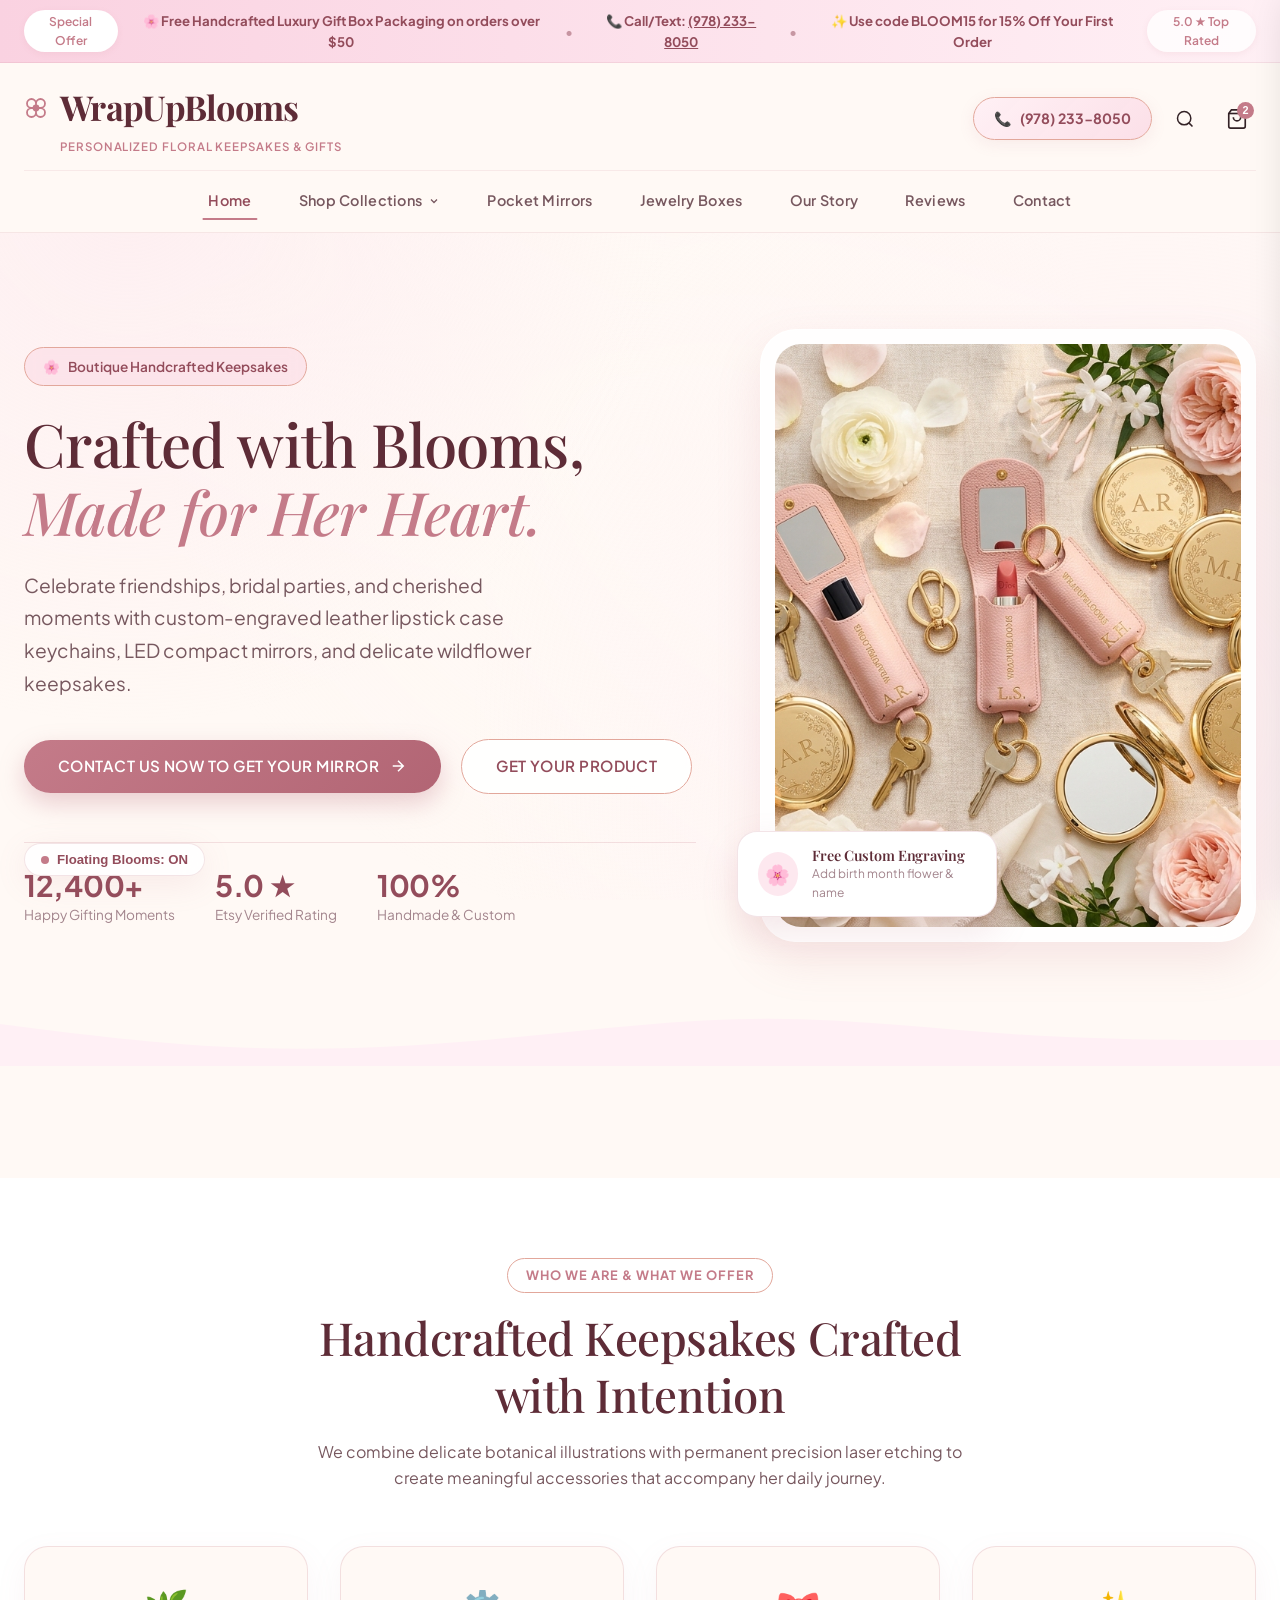
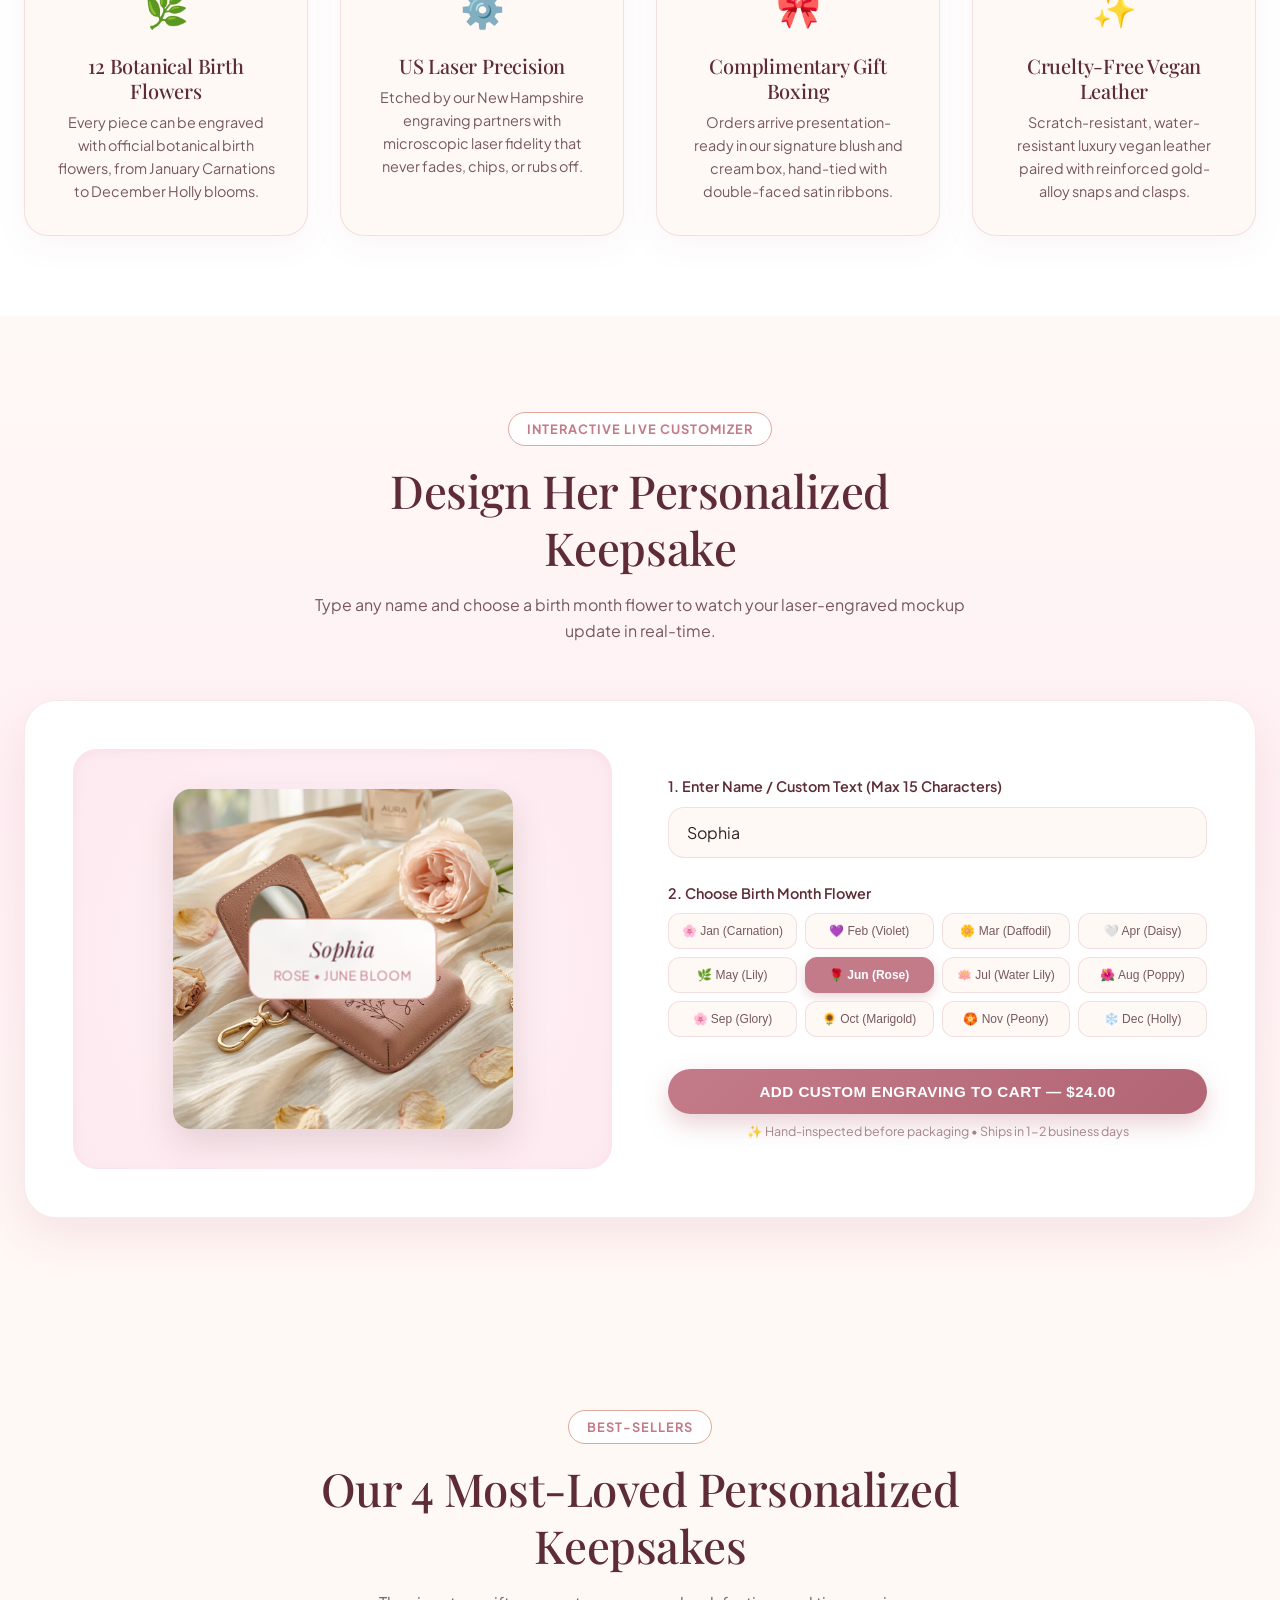
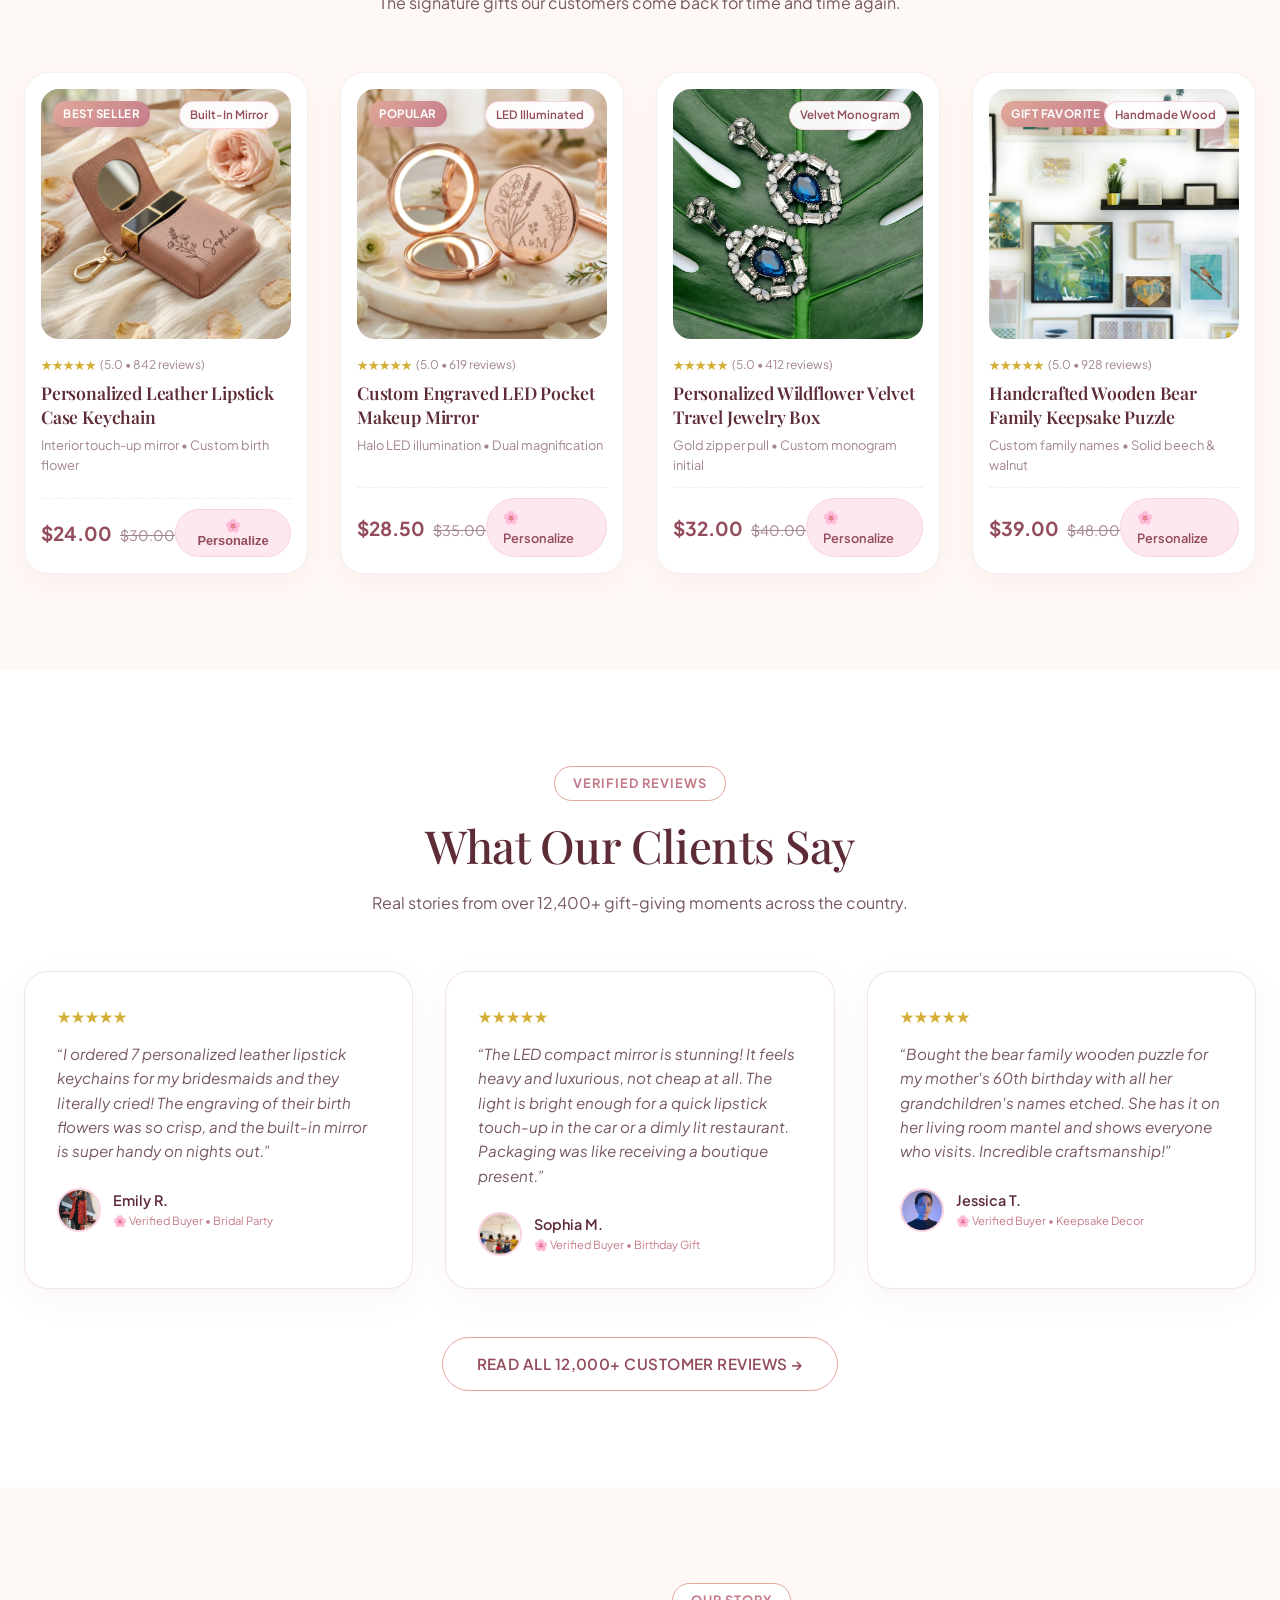
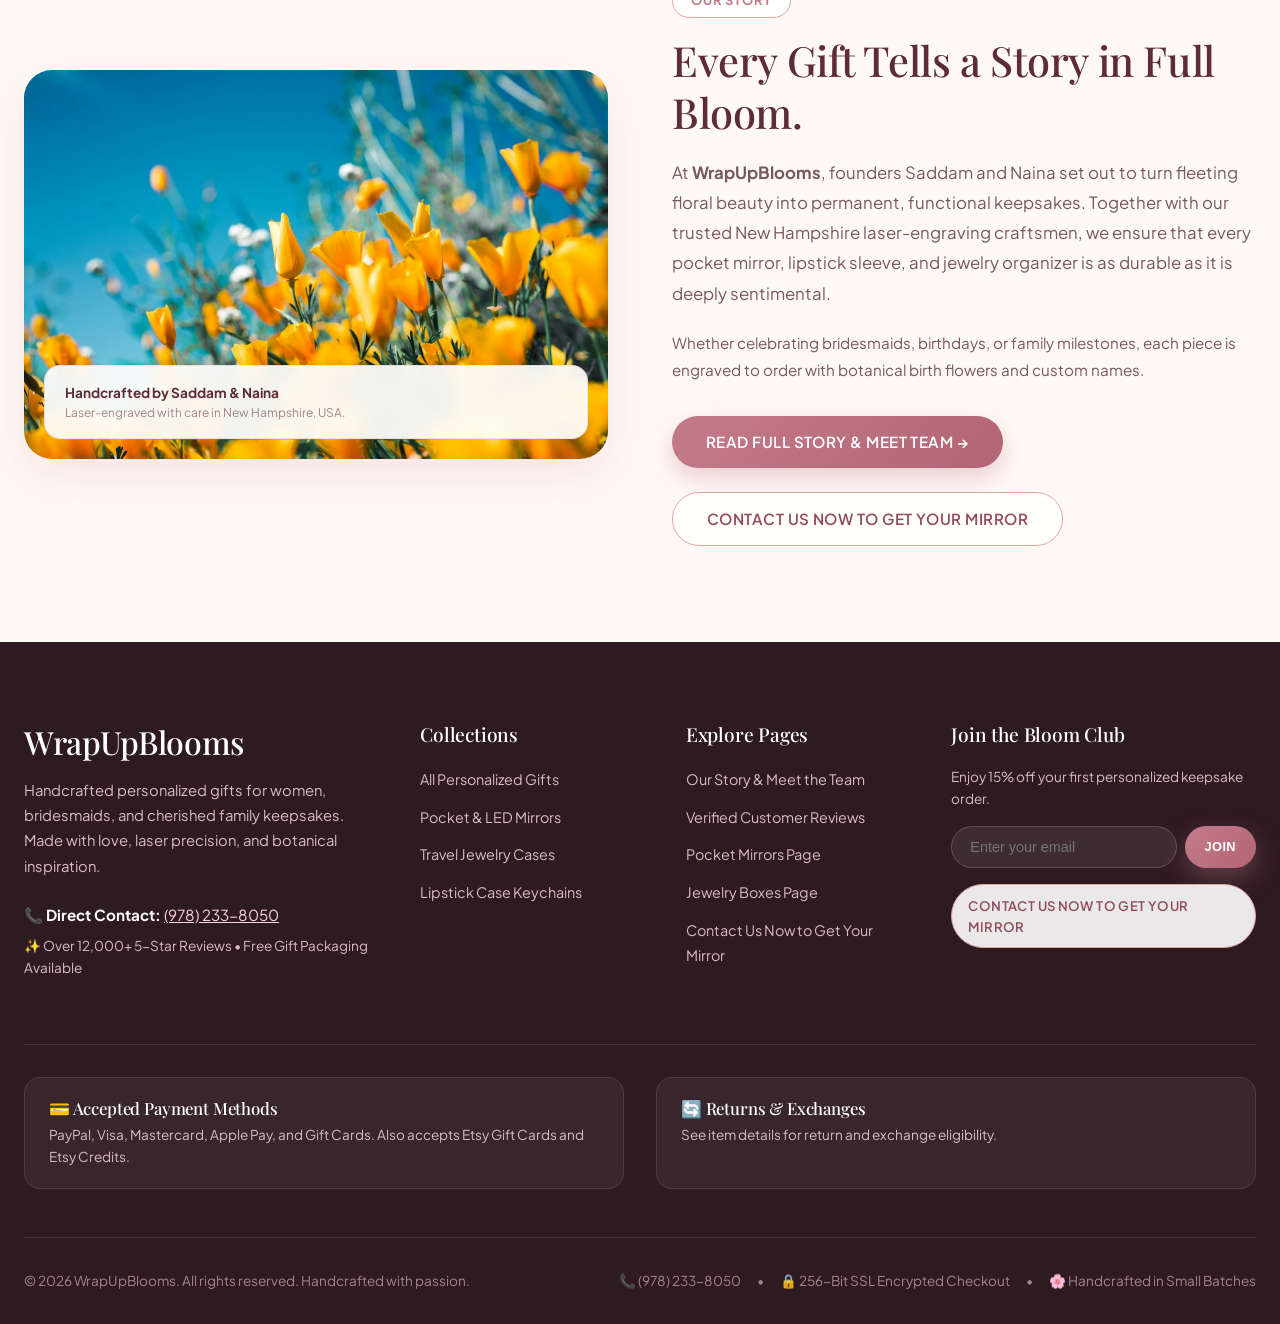
==== index.html @ 99eb697b "feat: add pink flower boutique favicon (SVG & PNG) across theme, layout, and pages" ====
<!DOCTYPE html>
<html lang="en">
<head>
  <meta charset="UTF-8">
  <meta name="viewport" content="width=device-width, initial-scale=1.0">
  <title>WrapUpBlooms &bull; Romantic Floral Personalized Gifts & Keepsakes</title>
  
  <!-- Pink Flower Boutique Favicon -->
  <link rel="icon" type="image/svg+xml" href="favicon.svg">
  <link rel="alternate icon" type="image/png" href="favicon.png">
  <link rel="apple-touch-icon" href="favicon.png">
  
  <!-- Google Fonts: Playfair Display & Plus Jakarta Sans -->
  <link rel="preconnect" href="https://fonts.googleapis.com">
  <link rel="preconnect" href="https://fonts.gstatic.com" crossorigin>
  <link href="https://fonts.googleapis.com/css2?family=Playfair+Display:ital,wght@0,400;0,600;0,700;1,400;1,600&family=Plus+Jakarta+Sans:wght@300;400;500;600;700&display=swap" rel="stylesheet">
  
  <link rel="stylesheet" href="WrapUpBlooms-Theme/assets/theme.css">
  <style>
    .hero-img-wrapper img, .preview-product-img, .product-card-media img, .cart-item-img {
      object-fit: cover;
    }
  </style>
</head>
<body>

  <!-- Floating Blossom Petals Canvas -->
  <canvas id="petals-canvas"></canvas>

  <!-- Petals Motion Toggle Pill -->
  <button id="toggle-petals" class="petals-toggle-btn" aria-label="Toggle Floating Blooms Animation">
    <span class="sparkle-dot"></span> Floating Blooms: ON
  </button>

  <!-- Announcement Bar -->
  <div class="announcement-bar" role="region" aria-label="Announcement">
    <div class="container">
      <div class="marquee-content">
        <span class="badge-pill">Special Offer</span>
        <span>🌸 <strong>Free Handcrafted Luxury Gift Box Packaging on orders over $50</strong></span>
        <span style="opacity: 0.5;">•</span>
        <span>📞 <strong>Call/Text: <a href="tel:9782338050" style="color: inherit; text-decoration: underline;">(978) 233-8050</a></strong></span>
        <span style="opacity: 0.5;">•</span>
        <span>✨ <strong>Use code BLOOM15 for 15% Off Your First Order</strong></span>
        <span class="badge-pill" style="background: rgba(255,255,255,0.8);">5.0 ★ Top Rated</span>
      </div>
    </div>
  </div>

  <!-- Two-Row Luxury Header -->
  <header class="site-header" role="banner">
    <div class="container">
      <!-- Row 1: Prominent Logo & Top Actions -->
      <div class="header-top-row">
        <div class="header-brand">
          <a href="index.html" class="brand-logo-text">
            <span class="bloom-icon">
              <svg width="24" height="24" viewBox="0 0 24 24" fill="none" stroke="currentColor" stroke-width="1.8" stroke-linecap="round" stroke-linejoin="round">
                <path d="M12 7.5a4.5 4.5 0 1 1 4.5 4.5M12 7.5A4.5 4.5 0 1 0 7.5 12M12 7.5V12m4.5 0a4.5 4.5 0 1 1-4.5 4.5M16.5 12H12m-4.5 0a4.5 4.5 0 1 0 4.5 4.5M7.5 12H12m0 4.5V12" />
                <circle cx="12" cy="12" r="2.5" fill="currentColor" />
              </svg>
            </span>
            <span>WrapUpBlooms</span>
          </a>
          <span class="brand-tagline-sub">Personalized Floral Keepsakes & Gifts</span>
        </div>

        <div class="header-top-actions">
          <a href="tel:9782338050" class="header-phone-pill" title="Call or Text WrapUpBlooms">
            <span>📞</span>
            <span>(978) 233-8050</span>
          </a>

          <button class="action-icon-btn" aria-label="Search" onclick="alert('Search WrapUpBlooms catalog');">
            <svg width="20" height="20" viewBox="0 0 24 24" fill="none" stroke="currentColor" stroke-width="1.8"><circle cx="11" cy="11" r="8"></circle><line x1="21" y1="21" x2="16.65" y2="16.65"></line></svg>
          </button>

          <button class="action-icon-btn cart-trigger-btn" aria-label="View Cart" onclick="window.WrapUpBloomsTheme.openCart();">
            <svg width="22" height="22" viewBox="0 0 24 24" fill="none" stroke="currentColor" stroke-width="1.8"><path d="M6 2L3 6v14a2 2 0 0 0 2 2h14a2 2 0 0 0 2-2V6l-3-4z"></path><line x1="3" y1="6" x2="21" y2="6"></line><path d="M16 10a4 4 0 0 1-8 0"></path></svg>
            <span class="cart-count-badge">2</span>
          </button>
        </div>
      </div>

      <!-- Row 2: Centered Navigation Bar with Dropdown -->
      <nav class="header-nav-row" role="navigation">
        <ul class="nav-menu">
          <li class="nav-item">
            <a href="index.html" class="nav-link active">Home</a>
          </li>

          <li class="nav-item">
            <a href="#featured-collection" class="nav-link">
              <span>Shop Collections</span>
              <svg width="12" height="12" viewBox="0 0 24 24" fill="none" stroke="currentColor" stroke-width="2.5"><polyline points="6 9 12 15 18 9"></polyline></svg>
            </a>
            <div class="nav-dropdown">
              <a href="#featured-collection" class="dropdown-item"><span class="icon">🌸</span><span>All Personalized Gifts</span></a>
              <a href="pocket-mirrors.html" class="dropdown-item"><span class="icon">🪞</span><span>Pocket & LED Mirrors</span></a>
              <a href="jewelry-boxes.html" class="dropdown-item"><span class="icon">💍</span><span>Jewelry & Keepsake Boxes</span></a>
              <a href="#water-showcase" class="dropdown-item"><span class="icon">💄</span><span>Lipstick Case Keychains</span></a>
            </div>
          </li>

          <li class="nav-item"><a href="pocket-mirrors.html" class="nav-link">Pocket Mirrors</a></li>
          <li class="nav-item"><a href="jewelry-boxes.html" class="nav-link">Jewelry Boxes</a></li>
          <li class="nav-item"><a href="our-story.html" class="nav-link">Our Story</a></li>
          <li class="nav-item"><a href="reviews.html" class="nav-link">Reviews</a></li>
          <li class="nav-item"><a href="contact.html" class="nav-link">Contact</a></li>
        </ul>
      </nav>
    </div>
  </header>

  <!-- 1. Hero Section -->
  <section class="hero-section" id="hero-banner">
    <div class="container">
      <div class="hero-grid">
        <div class="hero-content">
          <div class="hero-pill-badge">
            <span>🌸</span>
            <span>Boutique Handcrafted Keepsakes</span>
          </div>

          <h1 class="hero-title">
            Crafted with Blooms, <br>
            <span class="highlight">Made for Her Heart.</span>
          </h1>

          <p class="hero-subtitle">
            Celebrate friendships, bridal parties, and cherished moments with custom-engraved leather lipstick case keychains, LED compact mirrors, and delicate wildflower keepsakes.
          </p>

          <div class="hero-cta-group">
            <a href="contact.html" class="btn btn-primary">
              <span>Contact Us Now to Get Your Mirror</span>
              <svg width="18" height="18" viewBox="0 0 24 24" fill="none" stroke="currentColor" stroke-width="2"><path d="M5 12h14M12 5l7 7-7 7"/></svg>
            </a>
            <a href="#water-showcase" class="btn btn-secondary">
              <span>Get Your Product</span>
            </a>
          </div>

          <div class="hero-stats-row">
            <div class="stat-item">
              <h4>12,400+</h4>
              <p>Happy Gifting Moments</p>
            </div>
            <div class="stat-item">
              <h4>5.0 ★</h4>
              <p>Etsy Verified Rating</p>
            </div>
            <div class="stat-item">
              <h4>100%</h4>
              <p>Handmade & Custom</p>
            </div>
          </div>
        </div>

        <div class="hero-visual">
          <div class="hero-visual-card">
            <div class="hero-img-wrapper">
              <img src="images/hero-bespoke-banner.jpg" alt="WrapUpBlooms Luxury Personalized Keepsakes" onerror="this.src='images/hero-banner.jpg'">
            </div>

            <div class="hero-floating-floater floating-badge">
              <div class="floater-icon-circle">🌸</div>
              <div class="floater-text">
                <h5>Free Custom Engraving</h5>
                <p>Add birth month flower & name</p>
              </div>
            </div>
          </div>
        </div>
      </div>
    </div>

    <!-- Undulating Water Wave Divider -->
    <div class="water-wave-divider water-wave-animated" style="margin-top: 4rem;">
      <svg viewBox="0 0 1440 120" fill="none" preserveAspectRatio="none">
        <path d="M0,32L48,42.7C96,53,192,75,288,80C384,85,480,75,576,58.7C672,43,768,21,864,21.3C960,21,1056,43,1152,53.3C1248,64,1344,64,1392,64L1440,64L1440,120L1392,120C1344,120,1248,120,1152,120C1056,120,960,120,864,120C768,120,672,120,576,120C480,120,384,120,288,120C192,120,96,120,48,120L0,120Z" fill="#FFF0F5"></path>
      </svg>
    </div>
  </section>

  <!-- 2. Who We Are & What We Do Offer Section -->
  <section style="padding: 5rem 0; background: #FFFFFF;">
    <div class="container">
      <div class="section-header-center">
        <span class="section-subtitle-pill">Who We Are & What We Offer</span>
        <h2 class="section-title">Handcrafted Keepsakes Crafted with Intention</h2>
        <p>We combine delicate botanical illustrations with permanent precision laser etching to create meaningful accessories that accompany her daily journey.</p>
      </div>

      <div style="display: grid; grid-template-columns: repeat(auto-fit, minmax(260px, 1fr)); gap: 2rem;">
        <div style="background: var(--bg-cream); padding: 2rem; border-radius: 24px; border: 1px solid var(--border-delicate); text-align: center; box-shadow: var(--shadow-soft);">
          <div style="font-size: 2.25rem; margin-bottom: 1rem;">🌿</div>
          <h3 style="font-family: var(--font-serif); font-size: 1.25rem; color: var(--primary-deep); margin-bottom: 8px;">12 Botanical Birth Flowers</h3>
          <p style="font-size: 0.9rem; color: var(--text-secondary); line-height: 1.6;">Every piece can be engraved with official botanical birth flowers, from January Carnations to December Holly blooms.</p>
        </div>

        <div style="background: var(--bg-cream); padding: 2rem; border-radius: 24px; border: 1px solid var(--border-delicate); text-align: center; box-shadow: var(--shadow-soft);">
          <div style="font-size: 2.25rem; margin-bottom: 1rem;">⚙️</div>
          <h3 style="font-family: var(--font-serif); font-size: 1.25rem; color: var(--primary-deep); margin-bottom: 8px;">US Laser Precision</h3>
          <p style="font-size: 0.9rem; color: var(--text-secondary); line-height: 1.6;">Etched by our New Hampshire engraving partners with microscopic laser fidelity that never fades, chips, or rubs off.</p>
        </div>

        <div style="background: var(--bg-cream); padding: 2rem; border-radius: 24px; border: 1px solid var(--border-delicate); text-align: center; box-shadow: var(--shadow-soft);">
          <div style="font-size: 2.25rem; margin-bottom: 1rem;">🎀</div>
          <h3 style="font-family: var(--font-serif); font-size: 1.25rem; color: var(--primary-deep); margin-bottom: 8px;">Complimentary Gift Boxing</h3>
          <p style="font-size: 0.9rem; color: var(--text-secondary); line-height: 1.6;">Orders arrive presentation-ready in our signature blush and cream box, hand-tied with double-faced satin ribbons.</p>
        </div>

        <div style="background: var(--bg-cream); padding: 2rem; border-radius: 24px; border: 1px solid var(--border-delicate); text-align: center; box-shadow: var(--shadow-soft);">
          <div style="font-size: 2.25rem; margin-bottom: 1rem;">✨</div>
          <h3 style="font-family: var(--font-serif); font-size: 1.25rem; color: var(--primary-deep); margin-bottom: 8px;">Cruelty-Free Vegan Leather</h3>
          <p style="font-size: 0.9rem; color: var(--text-secondary); line-height: 1.6;">Scratch-resistant, water-resistant luxury vegan leather paired with reinforced gold-alloy snaps and clasps.</p>
        </div>
      </div>
    </div>
  </section>

  <!-- Interactive Live Customizer Spotlight -->
  <section class="water-showcase-section" id="water-showcase">
    <div class="container">
      <div class="section-header-center">
        <span class="section-subtitle-pill">Interactive Live Customizer</span>
        <h2 class="section-title">Design Her Personalized Keepsake</h2>
        <p>Type any name and choose a birth month flower to watch your laser-engraved mockup update in real-time.</p>
      </div>

      <div class="customizer-card">
        <div class="customizer-preview-box">
          <img src="images/bespoke-lipstick-keychain.jpg" alt="Custom Lipstick Case" class="preview-product-img" onerror="this.src='images/product-lipstick-case.jpg'">
          <div class="live-engrave-overlay floating-badge">
            <div class="live-engrave-name" id="live-engrave-name-display">Sophia</div>
            <div class="live-engrave-flower" id="live-engrave-flower-display">Rose • June Bloom</div>
          </div>
        </div>

        <div class="customizer-controls">
          <div class="control-group">
            <label class="control-label" for="customizer-name-input">1. Enter Name / Custom Text (Max 15 Characters)</label>
            <input type="text" id="customizer-name-input" class="input-engrave-text" placeholder="e.g. Sophia, Bridesmaid, Mama" maxlength="15" value="Sophia">
          </div>

          <div class="control-group">
            <label class="control-label">2. Choose Birth Month Flower</label>
            <div class="flower-chips-grid">
              <button type="button" class="flower-chip" data-flower="Carnation" data-month="Jan">🌸 Jan (Carnation)</button>
              <button type="button" class="flower-chip" data-flower="Violet" data-month="Feb">💜 Feb (Violet)</button>
              <button type="button" class="flower-chip" data-flower="Daffodil" data-month="Mar">🌼 Mar (Daffodil)</button>
              <button type="button" class="flower-chip" data-flower="Daisy" data-month="Apr">🤍 Apr (Daisy)</button>
              <button type="button" class="flower-chip" data-flower="Lily" data-month="May">🌿 May (Lily)</button>
              <button type="button" class="flower-chip active" data-flower="Rose" data-month="Jun">🌹 Jun (Rose)</button>
              <button type="button" class="flower-chip" data-flower="Water Lily" data-month="Jul">🪷 Jul (Water Lily)</button>
              <button type="button" class="flower-chip" data-flower="Poppy" data-month="Aug">🌺 Aug (Poppy)</button>
              <button type="button" class="flower-chip" data-flower="Morning Glory" data-month="Sep">🌸 Sep (Glory)</button>
              <button type="button" class="flower-chip" data-flower="Marigold" data-month="Oct">🌻 Oct (Marigold)</button>
              <button type="button" class="flower-chip" data-flower="Peony" data-month="Nov">🏵️ Nov (Peony)</button>
              <button type="button" class="flower-chip" data-flower="Holly" data-month="Dec">❄️ Dec (Holly)</button>
            </div>
          </div>

          <div style="margin-top: 2rem;">
            <button type="button" id="customizer-add-btn" class="btn btn-primary" style="width: 100%;">
              <span>Add Custom Engraving to Cart &mdash; $24.00</span>
            </button>
            <p style="font-size: 0.78rem; text-align: center; margin-top: 8px; color: var(--text-muted);">
              ✨ Hand-inspected before packaging &bull; Ships in 1-2 business days
            </p>
          </div>
        </div>
      </div>
    </div>
  </section>

  <!-- 3. Best-Selling Products Showcase (4 Signature Products with Tags) -->
  <section class="featured-collection-section" id="featured-collection" style="padding: 6rem 0; background: var(--bg-cream);">
    <div class="container">
      <div class="section-header-center">
        <span class="section-subtitle-pill">Best-Sellers</span>
        <h2 class="section-title">Our 4 Most-Loved Personalized Keepsakes</h2>
        <p>The signature gifts our customers come back for time and time again.</p>
      </div>

      <div style="display: grid; grid-template-columns: repeat(auto-fit, minmax(280px, 1fr)); gap: 2rem;">
        
        <!-- Product 1 -->
        <div class="product-card">
          <div class="product-card-media">
            <span class="product-badge-sale">Best Seller</span>
            <span class="product-badge-custom">Built-In Mirror</span>
            <a href="#water-showcase">
              <img src="images/bespoke-lipstick-keychain.jpg" alt="Personalized Leather Lipstick Case Keychain" onerror="this.src='images/product-lipstick-case.jpg'">
            </a>
          </div>
          <div class="product-rating">★★★★★ <span style="font-size: 0.75rem; color: var(--text-muted);">(5.0 &bull; 842 reviews)</span></div>
          <h3 class="product-title"><a href="#water-showcase">Personalized Leather Lipstick Case Keychain</a></h3>
          <p class="product-tagline">Interior touch-up mirror &bull; Custom birth flower</p>
          <div class="product-price-row">
            <div class="price-container">
              <span class="current-price">$24.00</span>
              <span class="compare-price">$30.00</span>
            </div>
            <button class="btn-quick-add">🌸 Personalize</button>
          </div>
        </div>

        <!-- Product 2 -->
        <div class="product-card">
          <div class="product-card-media">
            <span class="product-badge-sale">Popular</span>
            <span class="product-badge-custom">LED Illuminated</span>
            <a href="pocket-mirrors.html">
              <img src="images/bespoke-compact-mirror.jpg" alt="Custom Engraved LED Pocket Makeup Mirror" onerror="this.src='images/product-compact-mirror.jpg'">
            </a>
          </div>
          <div class="product-rating">★★★★★ <span style="font-size: 0.75rem; color: var(--text-muted);">(5.0 &bull; 619 reviews)</span></div>
          <h3 class="product-title"><a href="pocket-mirrors.html">Custom Engraved LED Pocket Makeup Mirror</a></h3>
          <p class="product-tagline">Halo LED illumination &bull; Dual magnification</p>
          <div class="product-price-row">
            <div class="price-container">
              <span class="current-price">$28.50</span>
              <span class="compare-price">$35.00</span>
            </div>
            <a href="pocket-mirrors.html" class="btn-quick-add">🌸 Personalize</a>
          </div>
        </div>

        <!-- Product 3 -->
        <div class="product-card">
          <div class="product-card-media">
            <span class="product-badge-custom">Velvet Monogram</span>
            <a href="jewelry-boxes.html">
              <img src="images/product-jewelry-box.jpg" alt="Personalized Wildflower Velvet Travel Jewelry Box">
            </a>
          </div>
          <div class="product-rating">★★★★★ <span style="font-size: 0.75rem; color: var(--text-muted);">(5.0 &bull; 412 reviews)</span></div>
          <h3 class="product-title"><a href="jewelry-boxes.html">Personalized Wildflower Velvet Travel Jewelry Box</a></h3>
          <p class="product-tagline">Gold zipper pull &bull; Custom monogram initial</p>
          <div class="product-price-row">
            <div class="price-container">
              <span class="current-price">$32.00</span>
              <span class="compare-price">$40.00</span>
            </div>
            <a href="jewelry-boxes.html" class="btn-quick-add">🌸 Personalize</a>
          </div>
        </div>

        <!-- Product 4 -->
        <div class="product-card">
          <div class="product-card-media">
            <span class="product-badge-sale">Gift Favorite</span>
            <span class="product-badge-custom">Handmade Wood</span>
            <a href="contact.html">
              <img src="images/product-bear-puzzle.jpg" alt="Handcrafted Wooden Bear Family Keepsake Puzzle">
            </a>
          </div>
          <div class="product-rating">★★★★★ <span style="font-size: 0.75rem; color: var(--text-muted);">(5.0 &bull; 928 reviews)</span></div>
          <h3 class="product-title"><a href="contact.html">Handcrafted Wooden Bear Family Keepsake Puzzle</a></h3>
          <p class="product-tagline">Custom family names &bull; Solid beech & walnut</p>
          <div class="product-price-row">
            <div class="price-container">
              <span class="current-price">$39.00</span>
              <span class="compare-price">$48.00</span>
            </div>
            <a href="contact.html" class="btn-quick-add">🌸 Personalize</a>
          </div>
        </div>

      </div>
    </div>
  </section>

  <!-- 4. What Our Clients Say (Testimonials Section) -->
  <section class="reviews-section" id="reviews" style="background: #FFF; padding: 6rem 0;">
    <div class="container">
      <div class="section-header-center">
        <span class="section-subtitle-pill">Verified Reviews</span>
        <h2 class="section-title">What Our Clients Say</h2>
        <p>Real stories from over 12,400+ gift-giving moments across the country.</p>
      </div>

      <div class="reviews-grid">
        <div class="review-card">
          <div class="review-stars">★★★★★</div>
          <p class="review-text">
            &ldquo;I ordered 7 personalized leather lipstick keychains for my bridesmaids and they literally cried! The engraving of their birth flowers was so crisp, and the built-in mirror is super handy on nights out.&rdquo;
          </p>
          <div class="reviewer-meta">
            <img src="images/lookbook-1.jpg" alt="Emily R." class="reviewer-avatar">
            <div>
              <div class="reviewer-name">Emily R.</div>
              <div class="verified-pill">🌸 Verified Buyer &bull; Bridal Party</div>
            </div>
          </div>
        </div>

        <div class="review-card">
          <div class="review-stars">★★★★★</div>
          <p class="review-text">
            &ldquo;The LED compact mirror is stunning! It feels heavy and luxurious, not cheap at all. The light is bright enough for a quick lipstick touch-up in the car or a dimly lit restaurant. Packaging was like receiving a boutique present.&rdquo;
          </p>
          <div class="reviewer-meta">
            <img src="images/lookbook-2.jpg" alt="Sophia M." class="reviewer-avatar">
            <div>
              <div class="reviewer-name">Sophia M.</div>
              <div class="verified-pill">🌸 Verified Buyer &bull; Birthday Gift</div>
            </div>
          </div>
        </div>

        <div class="review-card">
          <div class="review-stars">★★★★★</div>
          <p class="review-text">
            &ldquo;Bought the bear family wooden puzzle for my mother's 60th birthday with all her grandchildren's names etched. She has it on her living room mantel and shows everyone who visits. Incredible craftsmanship!&rdquo;
          </p>
          <div class="reviewer-meta">
            <img src="images/lookbook-3.jpg" alt="Jessica T." class="reviewer-avatar">
            <div>
              <div class="reviewer-name">Jessica T.</div>
              <div class="verified-pill">🌸 Verified Buyer &bull; Keepsake Decor</div>
            </div>
          </div>
        </div>
      </div>

      <div style="text-align: center; margin-top: 3rem;">
        <a href="reviews.html" class="btn btn-secondary">
          <span>Read All 12,000+ Customer Reviews &rarr;</span>
        </a>
      </div>
    </div>
  </section>

  <!-- 5. Small Story Section on Homepage -->
  <section class="story-section" id="story" style="padding: 6rem 0; background: var(--bg-cream); position: relative;">
    <div class="container">
      <div style="display: grid; grid-template-columns: 1fr 1fr; gap: 4rem; align-items: center;">
        <div style="position: relative; border-radius: 28px; overflow: hidden; box-shadow: var(--shadow-hover);">
          <img src="images/story-artisan-craft.jpg" alt="Artisan Craftsmanship at WrapUpBlooms" style="width: 100%; height: 100%; object-fit: cover;">
          <div style="position: absolute; bottom: 20px; left: 20px; right: 20px; background: rgba(255,255,255,0.92); backdrop-filter: blur(10px); padding: 16px 20px; border-radius: 16px; border: 1px solid var(--border-delicate);">
            <div style="font-size: 0.85rem; font-weight: 700; color: var(--primary-deep);">Handcrafted by Saddam & Naina</div>
            <div style="font-size: 0.75rem; color: var(--text-muted);">Laser-engraved with care in New Hampshire, USA.</div>
          </div>
        </div>

        <div>
          <span class="section-subtitle-pill">Our Story</span>
          <h2 style="font-size: 2.6rem; font-family: var(--font-serif); color: var(--primary-deep); margin-bottom: 1.25rem; line-height: 1.25;">
            Every Gift Tells a Story in Full Bloom.
          </h2>
          <p style="font-size: 1.05rem; line-height: 1.8; color: var(--text-secondary); margin-bottom: 1.25rem;">
            At <strong>WrapUpBlooms</strong>, founders Saddam and Naina set out to turn fleeting floral beauty into permanent, functional keepsakes. Together with our trusted New Hampshire laser-engraving craftsmen, we ensure that every pocket mirror, lipstick sleeve, and jewelry organizer is as durable as it is deeply sentimental.
          </p>
          <p style="font-size: 0.95rem; line-height: 1.8; color: var(--text-secondary); margin-bottom: 2rem;">
            Whether celebrating bridesmaids, birthdays, or family milestones, each piece is engraved to order with botanical birth flowers and custom names.
          </p>

          <div style="display: flex; gap: 1.5rem; align-items: center; flex-wrap: wrap;">
            <a href="our-story.html" class="btn btn-primary">
              <span>Read Full Story & Meet Team &rarr;</span>
            </a>
            <a href="contact.html" class="btn btn-secondary">
              <span>Contact Us Now to Get Your Mirror</span>
            </a>
          </div>
        </div>
      </div>
    </div>
  </section>

  <!-- Slide-out AJAX Cart Drawer -->
  <div id="cart-drawer-overlay" class="cart-drawer-overlay"></div>
  <div id="cart-drawer" class="cart-drawer" role="dialog" aria-modal="true" aria-label="Your Shopping Cart">
    <div class="cart-drawer-header">
      <h3 class="cart-drawer-title">Your Bloom Cart</h3>
      <button id="cart-drawer-close" class="cart-close-btn" aria-label="Close Cart"><svg width="20" height="20" viewBox="0 0 24 24" fill="none" stroke="currentColor" stroke-width="2"><line x1="18" y1="6" x2="6" y2="18"></line><line x1="6" y1="6" x2="18" y2="18"></line></svg></button>
    </div>
    <div class="shipping-meter">
      <div id="shipping-meter-text" class="shipping-meter-text">🌸 Add <strong>$7.50</strong> more to unlock FREE Luxury Gift Box Packaging!</div>
      <div class="shipping-bar-track"><div id="shipping-meter-fill" class="shipping-bar-fill" style="width: 87%;"></div></div>
    </div>
    <div class="cart-drawer-body"><div id="cart-drawer-items-list"></div></div>
    <div class="cart-drawer-footer">
      <div class="cart-subtotal-row"><span class="subtotal-label">Subtotal</span><span id="cart-drawer-subtotal" class="subtotal-val">$52.50</span></div>
      <button type="button" class="btn btn-primary" style="width: 100%;" onclick="alert('Proceeding to checkout');"><span>Proceed to Secure Checkout</span></button>
    </div>
  </div>

  <!-- 6. Footer -->
  <footer class="site-footer" role="contentinfo">
    <div class="container">
      <div class="footer-grid">
        <div>
          <h3 class="footer-brand-title">WrapUpBlooms</h3>
          <p class="footer-desc">Handcrafted personalized gifts for women, bridesmaids, and cherished family keepsakes. Made with love, laser precision, and botanical inspiration.</p>
          <div style="font-size: 0.95rem; color: #FFF; margin-bottom: 0.5rem;">📞 <strong>Direct Contact:</strong> <a href="tel:9782338050" style="color: var(--accent-blush); text-decoration: underline;">(978) 233-8050</a></div>
          <div style="font-size: 0.85rem; color: #D6BDC4;">✨ Over 12,000+ 5-Star Reviews &bull; Free Gift Packaging Available</div>
        </div>

        <div>
          <h4 class="footer-heading">Collections</h4>
          <ul class="footer-links">
            <li><a href="#featured-collection">All Personalized Gifts</a></li>
            <li><a href="pocket-mirrors.html">Pocket & LED Mirrors</a></li>
            <li><a href="jewelry-boxes.html">Travel Jewelry Cases</a></li>
            <li><a href="#water-showcase">Lipstick Case Keychains</a></li>
          </ul>
        </div>

        <div>
          <h4 class="footer-heading">Explore Pages</h4>
          <ul class="footer-links">
            <li><a href="our-story.html">Our Story & Meet the Team</a></li>
            <li><a href="reviews.html">Verified Customer Reviews</a></li>
            <li><a href="pocket-mirrors.html">Pocket Mirrors Page</a></li>
            <li><a href="jewelry-boxes.html">Jewelry Boxes Page</a></li>
            <li><a href="contact.html">Contact Us Now to Get Your Mirror</a></li>
          </ul>
        </div>

        <div>
          <h4 class="footer-heading">Join the Bloom Club</h4>
          <p style="font-size: 0.85rem; color: #D6BDC4; margin-bottom: 0.75rem;">Enjoy 15% off your first personalized keepsake order.</p>
          <form class="newsletter-form" onsubmit="event.preventDefault(); alert('🌸 Thank you for joining! Code BLOOM15 applied.');">
            <div class="newsletter-input-group">
              <input type="email" class="newsletter-input" placeholder="Enter your email" required>
              <button type="submit" class="btn btn-primary" style="padding: 10px 20px; font-size: 0.8rem;">Join</button>
            </div>
          </form>
          <div style="margin-top: 1rem;">
            <a href="contact.html" class="btn btn-secondary" style="width: 100%; font-size: 0.82rem; padding: 10px 16px;">Contact Us Now to Get Your Mirror</a>
          </div>
        </div>
      </div>

      <!-- Store Policies in Footer -->
      <div style="border-top: 1px solid rgba(255, 255, 255, 0.12); padding: 2rem 0 1.5rem; margin-bottom: 1.5rem; display: grid; grid-template-columns: 1fr 1fr; gap: 2rem;">
        <div style="background: rgba(255, 255, 255, 0.05); padding: 1.25rem 1.5rem; border-radius: 16px; border: 1px solid rgba(255, 255, 255, 0.1);">
          <h5 style="color: #FFF; font-family: var(--font-serif); font-size: 1.05rem; margin-bottom: 0.35rem;">💳 Accepted Payment Methods</h5>
          <p style="color: #D6BDC4; font-size: 0.85rem; line-height: 1.6; margin: 0;">PayPal, Visa, Mastercard, Apple Pay, and Gift Cards. Also accepts Etsy Gift Cards and Etsy Credits.</p>
        </div>
        <div style="background: rgba(255, 255, 255, 0.05); padding: 1.25rem 1.5rem; border-radius: 16px; border: 1px solid rgba(255, 255, 255, 0.1);">
          <h5 style="color: #FFF; font-family: var(--font-serif); font-size: 1.05rem; margin-bottom: 0.35rem;">🔄 Returns & Exchanges</h5>
          <p style="color: #D6BDC4; font-size: 0.85rem; line-height: 1.6; margin: 0;">See item details for return and exchange eligibility.</p>
        </div>
      </div>

      <div class="footer-bottom">
        <div>&copy; 2026 WrapUpBlooms. All rights reserved. Handcrafted with passion.</div>
        <div style="display: flex; gap: 1rem; align-items: center; flex-wrap: wrap;">
          <span>📞 (978) 233-8050</span><span>&bull;</span><span>🔒 256-Bit SSL Encrypted Checkout</span><span>&bull;</span><span>🌸 Handcrafted in Small Batches</span>
        </div>
      </div>
    </div>
  </footer>

  <script src="WrapUpBlooms-Theme/assets/floating-petals.js"></script>
  <script src="WrapUpBlooms-Theme/assets/water-ripple.js"></script>
  <script src="WrapUpBlooms-Theme/assets/theme.js"></script>
</body>
</html>
---- WrapUpBlooms-Theme/assets/theme.css ----
/* ==========================================================================
   WrapUpBlooms - Romantic Floral Luxury Boutique Shopify Theme CSS
   Palette: Soft Blossom Pink, Warm Ivory Cream, Rose Gold, Silk Lavender
   ========================================================================== */

:root {
  /* Color System */
  --bg-cream: #FFF9F5;
  --bg-blush: #FFF0F5;
  --bg-petal: #FDE8EF;
  --bg-card: #FFFFFF;
  --bg-card-glass: rgba(255, 255, 255, 0.85);
  
  --primary-rose: #C47B89;
  --primary-dark-rose: #934C5B;
  --primary-deep: #5E2C37;
  --accent-blush: #FAD2E1;
  --accent-gold: #D4AF37;
  --accent-rose-gold: #E2A79B;
  
  --text-primary: #332226;
  --text-secondary: #77585F;
  --text-muted: #A3858D;
  --text-light: #FAF4F4;
  
  --border-delicate: rgba(196, 123, 137, 0.2);
  --border-focus: #C47B89;
  --shadow-soft: 0 10px 30px rgba(196, 123, 137, 0.08);
  --shadow-hover: 0 18px 45px rgba(196, 123, 137, 0.16);
  --shadow-glass: 0 8px 32px 0 rgba(196, 123, 137, 0.12);
  
  /* Typography */
  --font-serif: 'Playfair Display', 'Cormorant Garamond', Georgia, serif;
  --font-sans: 'Plus Jakarta Sans', 'Inter', -apple-system, BlinkMacSystemFont, sans-serif;
  
  /* Transitions */
  --transition-smooth: all 0.4s cubic-bezier(0.16, 1, 0.3, 1);
  --transition-water: all 0.6s cubic-bezier(0.25, 0.8, 0.25, 1);
}

/* Base Styles */
*, *::before, *::after {
  box-sizing: border-box;
  margin: 0;
  padding: 0;
}

html {
  scroll-behavior: smooth;
  font-size: 16px;
}

body {
  font-family: var(--font-sans);
  background-color: var(--bg-cream);
  color: var(--text-primary);
  line-height: 1.6;
  overflow-x: hidden;
  position: relative;
  -webkit-font-smoothing: antialiased;
}

/* Background Subtle Gradient & Silk Wave Effect */
body::before {
  content: '';
  position: fixed;
  top: 0;
  left: 0;
  width: 100vw;
  height: 100vh;
  background: 
    radial-gradient(circle at 10% 20%, rgba(253, 232, 239, 0.6) 0%, transparent 40%),
    radial-gradient(circle at 90% 80%, rgba(255, 240, 245, 0.7) 0%, transparent 50%),
    radial-gradient(circle at 50% 50%, rgba(255, 249, 245, 0.5) 0%, transparent 60%);
  pointer-events: none;
  z-index: -1;
}

/* Typography Helpers */
h1, h2, h3, h4, h5, h6, .font-serif {
  font-family: var(--font-serif);
  font-weight: 500;
  line-height: 1.25;
  color: var(--text-primary);
  letter-spacing: -0.01em;
}

p {
  color: var(--text-secondary);
  font-size: 1rem;
}

a {
  color: inherit;
  text-decoration: none;
  transition: var(--transition-smooth);
}

img {
  max-width: 100%;
  height: auto;
  display: block;
}

.container {
  width: 100%;
  max-width: 1320px;
  margin: 0 auto;
  padding: 0 1.5rem;
}

/* Floating Flower Petals Canvas Container */
#petals-canvas {
  position: fixed;
  top: 0;
  left: 0;
  width: 100vw;
  height: 100vh;
  pointer-events: none;
  z-index: 99;
}

/* Petals Motion Toggle Pill */
.petals-toggle-btn {
  position: fixed;
  bottom: 24px;
  left: 24px;
  background: var(--bg-card-glass);
  backdrop-filter: blur(12px);
  -webkit-backdrop-filter: blur(12px);
  border: 1px solid var(--border-delicate);
  padding: 8px 16px;
  border-radius: 999px;
  font-size: 0.825rem;
  font-weight: 600;
  color: var(--primary-dark-rose);
  cursor: pointer;
  box-shadow: var(--shadow-glass);
  display: flex;
  align-items: center;
  gap: 8px;
  z-index: 100;
  transition: var(--transition-smooth);
}

.petals-toggle-btn:hover {
  transform: translateY(-2px);
  background: #FFF;
  box-shadow: var(--shadow-hover);
}

.petals-toggle-btn .sparkle-dot {
  width: 8px;
  height: 8px;
  border-radius: 50%;
  background: var(--primary-rose);
  animation: pulseDot 2s infinite;
}

@keyframes pulseDot {
  0%, 100% { transform: scale(1); opacity: 0.8; }
  50% { transform: scale(1.4); opacity: 1; }
}

/* Buttons & CTAs */
.btn {
  display: inline-flex;
  align-items: center;
  justify-content: center;
  gap: 10px;
  padding: 14px 34px;
  border-radius: 999px;
  font-size: 0.95rem;
  font-weight: 600;
  letter-spacing: 0.03em;
  text-transform: uppercase;
  cursor: pointer;
  transition: var(--transition-smooth);
  position: relative;
  overflow: hidden;
  border: none;
}

.btn-primary {
  background: linear-gradient(135deg, #C47B89 0%, #B26574 100%);
  color: #FFFFFF;
  box-shadow: 0 10px 24px rgba(196, 123, 137, 0.35);
}

.btn-primary:hover {
  background: linear-gradient(135deg, #B26574 0%, #934C5B 100%);
  box-shadow: 0 14px 30px rgba(178, 101, 116, 0.45);
  transform: translateY(-3px) scale(1.02);
  color: #FFF;
}

.btn-primary::after {
  content: '';
  position: absolute;
  top: -50%;
  left: -60%;
  width: 40%;
  height: 200%;
  background: rgba(255, 255, 255, 0.35);
  transform: rotate(25deg);
  transition: all 0.7s ease;
}

.btn-primary:hover::after {
  left: 130%;
}

.btn-secondary {
  background: rgba(255, 255, 255, 0.9);
  color: var(--primary-dark-rose);
  border: 1.5px solid var(--accent-rose-gold);
  backdrop-filter: blur(8px);
}

.btn-secondary:hover {
  background: #FFF;
  border-color: var(--primary-rose);
  transform: translateY(-2px);
  box-shadow: var(--shadow-soft);
}

/* Fluid Water Ripple & Wave Transitions */
.water-wave-divider {
  width: 100%;
  overflow: hidden;
  line-height: 0;
  position: relative;
  z-index: 2;
}

.water-wave-divider svg {
  display: block;
  width: 100%;
  height: 60px;
}

.water-wave-divider.inverted {
  transform: rotate(180deg);
}

.water-wave-animated path {
  animation: waveMotion 8s ease-in-out infinite alternate;
}

@keyframes waveMotion {
  0% { transform: translateX(0) scaleY(1); }
  50% { transform: translateX(-25px) scaleY(1.1); }
  100% { transform: translateX(0) scaleY(1); }
}

/* Water Flowing Floating Badge */
.floating-badge {
  animation: floatGentle 4.5s ease-in-out infinite;
}

@keyframes floatGentle {
  0%, 100% { transform: translateY(0); }
  50% { transform: translateY(-8px); }
}

/* Announcement Bar */
.announcement-bar {
  background: linear-gradient(90deg, #FAD2E1, #FFF0F5, #FDE8EF, #FAD2E1);
  background-size: 300% 100%;
  animation: waterGradientFlow 12s ease infinite;
  padding: 10px 0;
  text-align: center;
  font-size: 0.825rem;
  font-weight: 600;
  color: var(--primary-dark-rose);
  border-bottom: 1px solid rgba(196, 123, 137, 0.15);
  position: relative;
  z-index: 101;
}

@keyframes waterGradientFlow {
  0% { background-position: 0% 50%; }
  50% { background-position: 100% 50%; }
  100% { background-position: 0% 50%; }
}

.announcement-bar .marquee-content {
  display: flex;
  justify-content: center;
  align-items: center;
  gap: 20px;
}

.announcement-bar .badge-pill {
  background: #FFF;
  padding: 2px 10px;
  border-radius: 999px;
  font-size: 0.75rem;
  color: var(--primary-rose);
  box-shadow: 0 2px 6px rgba(196, 123, 137, 0.1);
}

/* Two-Row Luxury Boutique Header */
.site-header {
  position: sticky;
  top: 0;
  width: 100%;
  background: rgba(255, 249, 245, 0.95);
  backdrop-filter: blur(20px);
  -webkit-backdrop-filter: blur(20px);
  border-bottom: 1px solid rgba(196, 123, 137, 0.15);
  z-index: 100;
  transition: var(--transition-smooth);
}

.site-header.scrolled {
  background: rgba(255, 255, 255, 0.98);
  box-shadow: 0 10px 30px rgba(196, 123, 137, 0.08);
}

/* Row 1: Brand Logo & Top Actions */
.header-top-row {
  display: flex;
  align-items: center;
  justify-content: space-between;
  padding: 1.1rem 0 0.85rem;
  gap: 2rem;
}

.header-brand {
  display: flex;
  flex-direction: column;
}

.brand-logo-text {
  font-family: var(--font-serif);
  font-size: 2.15rem;
  font-weight: 700;
  color: var(--primary-deep);
  letter-spacing: -0.02em;
  display: inline-flex;
  align-items: center;
  gap: 12px;
  text-decoration: none;
}

.brand-logo-text .bloom-icon {
  color: var(--primary-rose);
  display: inline-flex;
  align-items: center;
  animation: rotateBloom 20s linear infinite;
}

.brand-tagline-sub {
  font-family: var(--font-sans);
  font-size: 0.72rem;
  font-weight: 600;
  color: var(--primary-rose);
  letter-spacing: 0.08em;
  text-transform: uppercase;
  margin-top: 2px;
  padding-left: 36px;
}

.header-top-actions {
  display: flex;
  align-items: center;
  gap: 14px;
}

.header-phone-pill {
  display: inline-flex;
  align-items: center;
  gap: 8px;
  font-size: 0.88rem;
  font-weight: 700;
  color: var(--primary-dark-rose);
  background: linear-gradient(135deg, rgba(255, 240, 245, 0.95), rgba(250, 210, 225, 0.65));
  padding: 9px 20px;
  border-radius: 999px;
  border: 1.5px solid var(--accent-rose-gold);
  white-space: nowrap;
  box-shadow: 0 4px 15px rgba(196, 123, 137, 0.12);
  text-decoration: none;
  transition: var(--transition-smooth);
}

.header-phone-pill:hover {
  background: #FFFFFF;
  box-shadow: 0 6px 20px rgba(196, 123, 137, 0.22);
  transform: translateY(-2px);
  color: var(--primary-rose);
}

/* Row 2: Clean Centered Navigation Bar with Dropdown */
.header-nav-row {
  border-top: 1px solid rgba(196, 123, 137, 0.12);
  padding: 0.65rem 0 0.75rem;
  display: flex;
  justify-content: center;
}

.nav-menu {
  display: flex;
  list-style: none;
  gap: 2.2rem;
  align-items: center;
  justify-content: center;
  margin: 0;
  padding: 0;
}

.nav-item {
  position: relative;
}

.nav-link {
  font-size: 0.9rem;
  font-weight: 600;
  color: var(--text-secondary);
  position: relative;
  padding: 8px 6px;
  white-space: nowrap;
  letter-spacing: 0.02em;
  display: inline-flex;
  align-items: center;
  gap: 6px;
  transition: var(--transition-smooth);
}

.nav-link:hover, .nav-link.active {
  color: var(--primary-dark-rose);
}

.nav-link::after {
  content: '';
  position: absolute;
  bottom: 0;
  left: 50%;
  width: 0;
  height: 2px;
  background: var(--primary-rose);
  border-radius: 2px;
  transition: var(--transition-smooth);
  transform: translateX(-50%);
}

.nav-link:hover::after, .nav-link.active::after {
  width: 100%;
}

/* Dropdown Menu Styles */
.nav-dropdown {
  position: absolute;
  top: 100%;
  left: 50%;
  transform: translateX(-50%) translateY(12px);
  background: rgba(255, 255, 255, 0.98);
  backdrop-filter: blur(16px);
  border: 1px solid var(--border-delicate);
  box-shadow: 0 15px 35px rgba(196, 123, 137, 0.18);
  border-radius: 20px;
  padding: 12px;
  min-width: 270px;
  opacity: 0;
  visibility: hidden;
  transition: all 0.3s cubic-bezier(0.16, 1, 0.3, 1);
  z-index: 200;
}

.nav-item:hover .nav-dropdown {
  opacity: 1;
  visibility: visible;
  transform: translateX(-50%) translateY(4px);
}

.dropdown-item {
  display: flex;
  align-items: center;
  gap: 12px;
  padding: 10px 14px;
  border-radius: 12px;
  font-size: 0.875rem;
  font-weight: 600;
  color: var(--primary-deep);
  transition: var(--transition-smooth);
  text-decoration: none;
}

.dropdown-item:hover {
  background: var(--bg-petal);
  color: var(--primary-rose);
  transform: translateX(4px);
}

.dropdown-item .icon {
  font-size: 1.15rem;
}

.action-icon-btn {
  background: transparent;
  border: none;
  cursor: pointer;
  color: var(--text-primary);
  display: flex;
  align-items: center;
  justify-content: center;
  width: 38px;
  height: 38px;
  border-radius: 50%;
  transition: var(--transition-smooth);
  position: relative;
  flex-shrink: 0;
}

.action-icon-btn:hover {
  background: var(--bg-petal);
  color: var(--primary-dark-rose);
  transform: translateY(-2px);
}

.cart-count-badge {
  position: absolute;
  top: 2px;
  right: 2px;
  background: var(--primary-rose);
  color: #FFF;
  font-size: 0.68rem;
  font-weight: 700;
  width: 17px;
  height: 17px;
  border-radius: 50%;
  display: flex;
  align-items: center;
  justify-content: center;
}

/* Hero Section */
.hero-section {
  position: relative;
  padding: 6rem 0 7rem;
  overflow: hidden;
}

.hero-grid {
  display: grid;
  grid-template-columns: 1.15fr 0.85fr;
  align-items: center;
  gap: 4rem;
}

.hero-pill-badge {
  display: inline-flex;
  align-items: center;
  gap: 8px;
  background: rgba(250, 210, 225, 0.45);
  border: 1px solid var(--accent-rose-gold);
  padding: 8px 18px;
  border-radius: 999px;
  font-size: 0.85rem;
  font-weight: 600;
  color: var(--primary-dark-rose);
  margin-bottom: 1.5rem;
  backdrop-filter: blur(8px);
}

.hero-title {
  font-size: 3.75rem;
  line-height: 1.12;
  color: var(--primary-deep);
  margin-bottom: 1.5rem;
}

.hero-title span.highlight {
  color: var(--primary-rose);
  font-style: italic;
  position: relative;
}

.hero-subtitle {
  font-size: 1.2rem;
  color: var(--text-secondary);
  margin-bottom: 2.5rem;
  max-width: 540px;
  line-height: 1.7;
}

.hero-cta-group {
  display: flex;
  align-items: center;
  gap: 1.25rem;
  flex-wrap: wrap;
  margin-bottom: 3rem;
}

.hero-stats-row {
  display: flex;
  align-items: center;
  gap: 2.5rem;
  padding-top: 1.5rem;
  border-top: 1px solid var(--border-delicate);
}

.stat-item h4 {
  font-size: 1.85rem;
  color: var(--primary-dark-rose);
  font-weight: 700;
  font-family: var(--font-sans);
}

.stat-item p {
  font-size: 0.85rem;
  color: var(--text-muted);
}

.hero-visual-card {
  position: relative;
  border-radius: 36px;
  padding: 14px;
  background: var(--bg-card-glass);
  box-shadow: var(--shadow-hover);
  border: 1px solid rgba(255, 255, 255, 0.8);
  backdrop-filter: blur(20px);
}

.hero-img-wrapper {
  position: relative;
  border-radius: 26px;
  overflow: hidden;
  aspect-ratio: 4/5;
}

.hero-img-wrapper img {
  width: 100%;
  height: 100%;
  object-fit: cover;
  transition: transform 1.2s cubic-bezier(0.16, 1, 0.3, 1);
}

.hero-visual-card:hover .hero-img-wrapper img {
  transform: scale(1.04);
}

.hero-floating-floater {
  position: absolute;
  bottom: 24px;
  left: -24px;
  background: #FFF;
  padding: 14px 20px;
  border-radius: 20px;
  box-shadow: 0 15px 35px rgba(196, 123, 137, 0.18);
  border: 1px solid var(--border-delicate);
  display: flex;
  align-items: center;
  gap: 14px;
  max-width: 260px;
}

.floater-icon-circle {
  width: 44px;
  height: 44px;
  border-radius: 50%;
  background: var(--bg-petal);
  display: flex;
  align-items: center;
  justify-content: center;
  color: var(--primary-rose);
  font-size: 1.25rem;
}

.floater-text h5 {
  font-size: 0.9rem;
  font-weight: 600;
  color: var(--primary-deep);
}

.floater-text p {
  font-size: 0.75rem;
  color: var(--text-muted);
}

/* Product Card */
.product-card {
  background: #FFFFFF;
  border-radius: 24px;
  padding: 16px;
  box-shadow: var(--shadow-soft);
  border: 1px solid rgba(196, 123, 137, 0.12);
  transition: var(--transition-water);
  position: relative;
  display: flex;
  flex-direction: column;
}

.product-card:hover {
  transform: translateY(-8px);
  box-shadow: var(--shadow-hover);
  border-color: var(--accent-rose-gold);
}

.product-card-media {
  position: relative;
  border-radius: 18px;
  overflow: hidden;
  aspect-ratio: 1/1;
  background: var(--bg-petal);
  margin-bottom: 1rem;
}

.product-card-media img {
  width: 100%;
  height: 100%;
  object-fit: cover;
  transition: transform 0.8s cubic-bezier(0.16, 1, 0.3, 1);
}

.product-card:hover .product-card-media img {
  transform: scale(1.08);
}

.product-badge-sale {
  position: absolute;
  top: 12px;
  left: 12px;
  background: linear-gradient(135deg, #E0A899, #C47B89);
  color: #FFF;
  font-size: 0.72rem;
  font-weight: 700;
  padding: 4px 10px;
  border-radius: 999px;
  text-transform: uppercase;
  letter-spacing: 0.05em;
  box-shadow: 0 4px 10px rgba(196, 123, 137, 0.3);
}

.product-badge-custom {
  position: absolute;
  top: 12px;
  right: 12px;
  background: rgba(255, 255, 255, 0.95);
  backdrop-filter: blur(6px);
  color: var(--primary-dark-rose);
  font-size: 0.72rem;
  font-weight: 600;
  padding: 4px 10px;
  border-radius: 999px;
  border: 1px solid var(--accent-blush);
}

.product-rating {
  display: flex;
  align-items: center;
  gap: 4px;
  font-size: 0.8rem;
  color: var(--accent-gold);
  margin-bottom: 6px;
}

.product-title {
  font-size: 1.1rem;
  font-family: var(--font-serif);
  font-weight: 600;
  color: var(--primary-deep);
  margin-bottom: 6px;
  line-height: 1.35;
}

.product-title a:hover {
  color: var(--primary-rose);
}

.product-tagline {
  font-size: 0.8rem;
  color: var(--text-muted);
  margin-bottom: 12px;
}

.product-price-row {
  display: flex;
  align-items: center;
  justify-content: space-between;
  margin-top: auto;
  padding-top: 10px;
  border-top: 1px dashed rgba(196, 123, 137, 0.15);
}

.price-container {
  display: flex;
  align-items: baseline;
  gap: 8px;
}

.current-price {
  font-size: 1.2rem;
  font-weight: 700;
  color: var(--primary-dark-rose);
}

.compare-price {
  font-size: 0.9rem;
  text-decoration: line-through;
  color: var(--text-muted);
}

.btn-quick-add {
  background: var(--bg-petal);
  color: var(--primary-dark-rose);
  border: 1px solid var(--accent-blush);
  padding: 8px 16px;
  border-radius: 999px;
  font-size: 0.8rem;
  font-weight: 600;
  cursor: pointer;
  transition: var(--transition-smooth);
}

.btn-quick-add:hover {
  background: var(--primary-rose);
  color: #FFF;
  border-color: var(--primary-rose);
}

/* Interactive Water Showcase Customizer */
.water-showcase-section {
  padding: 6rem 0;
  background: linear-gradient(180deg, var(--bg-cream) 0%, #FFF0F5 50%, var(--bg-cream) 100%);
  position: relative;
}

.section-header-center {
  text-align: center;
  max-width: 680px;
  margin: 0 auto 3.5rem;
}

.section-subtitle-pill {
  display: inline-block;
  background: #FFF;
  border: 1px solid var(--accent-rose-gold);
  color: var(--primary-rose);
  font-size: 0.8rem;
  font-weight: 700;
  letter-spacing: 0.08em;
  text-transform: uppercase;
  padding: 6px 18px;
  border-radius: 999px;
  margin-bottom: 1rem;
}

.section-title {
  font-size: 2.85rem;
  color: var(--primary-deep);
  margin-bottom: 1rem;
}

.customizer-card {
  background: #FFFFFF;
  border-radius: 32px;
  padding: 3rem;
  box-shadow: var(--shadow-hover);
  border: 1.5px solid rgba(196, 123, 137, 0.16);
  display: grid;
  grid-template-columns: 1fr 1fr;
  gap: 3.5rem;
  align-items: center;
}

.customizer-preview-box {
  background: radial-gradient(circle, #FFF5F8 0%, #FDE8EF 100%);
  border-radius: 24px;
  padding: 2.5rem;
  text-align: center;
  position: relative;
  overflow: hidden;
  box-shadow: inset 0 2px 10px rgba(196, 123, 137, 0.08);
}

.preview-product-img {
  max-width: 340px;
  margin: 0 auto;
  border-radius: 18px;
  box-shadow: 0 15px 35px rgba(94, 44, 55, 0.15);
  transition: transform 0.5s ease;
}

.live-engrave-overlay {
  position: absolute;
  top: 50%;
  left: 50%;
  transform: translate(-50%, -50%);
  background: rgba(255, 255, 255, 0.92);
  backdrop-filter: blur(8px);
  padding: 12px 24px;
  border-radius: 16px;
  box-shadow: 0 8px 24px rgba(196, 123, 137, 0.25);
  border: 1px solid var(--accent-rose-gold);
  text-align: center;
  pointer-events: none;
}

.live-engrave-name {
  font-family: var(--font-serif);
  font-size: 1.35rem;
  font-style: italic;
  color: var(--primary-deep);
}

.live-engrave-flower {
  font-size: 0.8rem;
  color: var(--primary-rose);
  text-transform: uppercase;
  letter-spacing: 0.05em;
}

/* Customizer Controls */
.control-group {
  margin-bottom: 1.5rem;
}

.control-label {
  display: block;
  font-size: 0.9rem;
  font-weight: 600;
  color: var(--primary-deep);
  margin-bottom: 8px;
}

.input-engrave-text {
  width: 100%;
  padding: 14px 18px;
  border-radius: 16px;
  border: 1.5px solid var(--border-delicate);
  font-family: var(--font-sans);
  font-size: 1rem;
  color: var(--text-primary);
  background: var(--bg-cream);
  outline: none;
  transition: var(--transition-smooth);
}

.input-engrave-text:focus {
  border-color: var(--primary-rose);
  background: #FFF;
  box-shadow: 0 0 0 4px rgba(196, 123, 137, 0.15);
}

.flower-chips-grid {
  display: grid;
  grid-template-columns: repeat(4, 1fr);
  gap: 8px;
}

.flower-chip {
  padding: 10px 8px;
  border-radius: 12px;
  background: var(--bg-cream);
  border: 1px solid var(--border-delicate);
  font-size: 0.75rem;
  font-weight: 500;
  text-align: center;
  cursor: pointer;
  transition: var(--transition-smooth);
  color: var(--text-secondary);
}

.flower-chip:hover {
  border-color: var(--primary-rose);
  background: #FFF;
}

.flower-chip.active {
  background: var(--primary-rose);
  color: #FFF;
  border-color: var(--primary-rose);
  font-weight: 600;
  box-shadow: 0 4px 12px rgba(196, 123, 137, 0.3);
}

/* Slide-out Cart Drawer */
.cart-drawer-overlay {
  position: fixed;
  top: 0;
  left: 0;
  width: 100vw;
  height: 100vh;
  background: rgba(51, 34, 38, 0.45);
  backdrop-filter: blur(4px);
  z-index: 1000;
  opacity: 0;
  visibility: hidden;
  transition: var(--transition-smooth);
}

.cart-drawer-overlay.active {
  opacity: 1;
  visibility: visible;
}

.cart-drawer {
  position: fixed;
  top: 0;
  right: -480px;
  width: 100%;
  max-width: 460px;
  height: 100vh;
  background: #FFFFFF;
  box-shadow: -10px 0 40px rgba(0, 0, 0, 0.15);
  z-index: 1001;
  transition: right 0.5s cubic-bezier(0.16, 1, 0.3, 1);
  display: flex;
  flex-direction: column;
}

.cart-drawer.active {
  right: 0;
}

.cart-drawer-header {
  padding: 1.5rem;
  border-bottom: 1px solid var(--border-delicate);
  display: flex;
  align-items: center;
  justify-content: space-between;
  background: var(--bg-cream);
}

.cart-drawer-title {
  font-family: var(--font-serif);
  font-size: 1.4rem;
  color: var(--primary-deep);
}

.cart-close-btn {
  background: none;
  border: none;
  font-size: 1.5rem;
  cursor: pointer;
  color: var(--text-secondary);
  transition: var(--transition-smooth);
}

.cart-close-btn:hover {
  color: var(--primary-rose);
  transform: rotate(90deg);
}

/* Free Shipping Meter */
.shipping-meter {
  padding: 1rem 1.5rem;
  background: var(--bg-blush);
  border-bottom: 1px solid var(--border-delicate);
}

.shipping-meter-text {
  font-size: 0.85rem;
  font-weight: 600;
  color: var(--primary-dark-rose);
  margin-bottom: 6px;
  display: flex;
  align-items: center;
  gap: 6px;
}

.shipping-bar-track {
  width: 100%;
  height: 6px;
  background: rgba(196, 123, 137, 0.2);
  border-radius: 999px;
  overflow: hidden;
}

.shipping-bar-fill {
  height: 100%;
  width: 75%;
  background: linear-gradient(90deg, #FAD2E1, #C47B89);
  border-radius: 999px;
  transition: width 0.6s ease;
}

.cart-drawer-body {
  padding: 1.5rem;
  overflow-y: auto;
  flex: 1;
}

.cart-item {
  display: flex;
  gap: 1rem;
  padding-bottom: 1.25rem;
  margin-bottom: 1.25rem;
  border-bottom: 1px solid rgba(196, 123, 137, 0.1);
}

.cart-item-img {
  width: 80px;
  height: 80px;
  border-radius: 12px;
  object-fit: cover;
  background: var(--bg-petal);
}

.cart-item-details {
  flex: 1;
}

.cart-item-title {
  font-family: var(--font-serif);
  font-size: 1rem;
  font-weight: 600;
  color: var(--primary-deep);
  margin-bottom: 4px;
}

.cart-item-customization {
  font-size: 0.75rem;
  color: var(--primary-rose);
  background: var(--bg-petal);
  padding: 2px 8px;
  border-radius: 6px;
  display: inline-block;
  margin-bottom: 6px;
}

.cart-item-price {
  font-weight: 700;
  color: var(--primary-dark-rose);
  font-size: 0.95rem;
}

.cart-drawer-footer {
  padding: 1.5rem;
  background: var(--bg-cream);
  border-top: 1px solid var(--border-delicate);
}

.cart-subtotal-row {
  display: flex;
  align-items: center;
  justify-content: space-between;
  margin-bottom: 1.25rem;
}

.subtotal-label {
  font-size: 1.1rem;
  font-weight: 600;
  color: var(--primary-deep);
}

.subtotal-val {
  font-size: 1.3rem;
  font-weight: 700;
  color: var(--primary-dark-rose);
}

/* Reviews / Testimonials */
.reviews-section {
  padding: 6rem 0;
  position: relative;
}

.reviews-grid {
  display: grid;
  grid-template-columns: repeat(3, 1fr);
  gap: 2rem;
}

.review-card {
  background: #FFF;
  border-radius: 24px;
  padding: 2rem;
  box-shadow: var(--shadow-soft);
  border: 1px solid var(--border-delicate);
  transition: var(--transition-smooth);
}

.review-card:hover {
  transform: translateY(-6px);
  box-shadow: var(--shadow-hover);
  border-color: var(--accent-rose-gold);
}

.review-stars {
  color: var(--accent-gold);
  font-size: 1rem;
  margin-bottom: 12px;
}

.review-text {
  font-size: 0.95rem;
  color: var(--text-secondary);
  font-style: italic;
  margin-bottom: 1.5rem;
  line-height: 1.6;
}

.reviewer-meta {
  display: flex;
  align-items: center;
  gap: 12px;
}

.reviewer-avatar {
  width: 44px;
  height: 44px;
  border-radius: 50%;
  object-fit: cover;
  border: 2px solid var(--accent-blush);
}

.reviewer-name {
  font-weight: 600;
  font-size: 0.9rem;
  color: var(--primary-deep);
}

.verified-pill {
  font-size: 0.7rem;
  color: var(--primary-rose);
  display: flex;
  align-items: center;
  gap: 4px;
}

/* Footer */
.site-footer {
  background: #2E1B21;
  color: #FAF4F4;
  padding: 5rem 0 2rem;
  position: relative;
}

.footer-grid {
  display: grid;
  grid-template-columns: 1.6fr 1fr 1fr 1.4fr;
  gap: 3rem;
  margin-bottom: 4rem;
}

.footer-brand-title {
  font-family: var(--font-serif);
  font-size: 2rem;
  color: #FFF;
  margin-bottom: 1rem;
}

.footer-desc {
  color: #D6BDC4;
  font-size: 0.925rem;
  margin-bottom: 1.5rem;
  line-height: 1.7;
}

.footer-heading {
  font-family: var(--font-serif);
  font-size: 1.2rem;
  color: #FFF;
  margin-bottom: 1.25rem;
}

.footer-links {
  list-style: none;
}

.footer-links li {
  margin-bottom: 0.75rem;
}

.footer-links a {
  color: #D6BDC4;
  font-size: 0.9rem;
  transition: var(--transition-smooth);
}

.footer-links a:hover {
  color: var(--accent-blush);
  padding-left: 4px;
}

.newsletter-input-group {
  display: flex;
  gap: 8px;
  margin-top: 1rem;
}

.newsletter-input {
  flex: 1;
  padding: 12px 18px;
  border-radius: 999px;
  border: 1px solid rgba(250, 210, 225, 0.2);
  background: rgba(255, 255, 255, 0.08);
  color: #FFF;
  outline: none;
  font-size: 0.9rem;
}

.newsletter-input:focus {
  border-color: var(--accent-rose-gold);
}

.footer-bottom {
  border-top: 1px solid rgba(255, 255, 255, 0.1);
  padding-top: 2rem;
  display: flex;
  align-items: center;
  justify-content: space-between;
  font-size: 0.85rem;
  color: #A3858D;
  flex-wrap: wrap;
  gap: 1rem;
}

/* Responsive Media Queries */
@media (max-width: 1024px) {
  .hero-grid {
    grid-template-columns: 1fr;
    text-align: center;
    gap: 3rem;
  }
  .hero-subtitle {
    margin: 0 auto 2.5rem;
  }
  .hero-cta-group {
    justify-content: center;
  }
  .hero-stats-row {
    justify-content: center;
  }
  .customizer-card {
    grid-template-columns: 1fr;
    padding: 2rem;
  }
  .footer-grid {
    grid-template-columns: 1fr 1fr;
  }
}

@media (max-width: 768px) {
  .hero-title {
    font-size: 2.6rem;
  }
  .nav-menu {
    display: none;
  }
  .reviews-grid {
    grid-template-columns: 1fr;
  }
  .flower-chips-grid {
    grid-template-columns: repeat(3, 1fr);
  }
  .footer-grid {
    grid-template-columns: 1fr;
  }
}
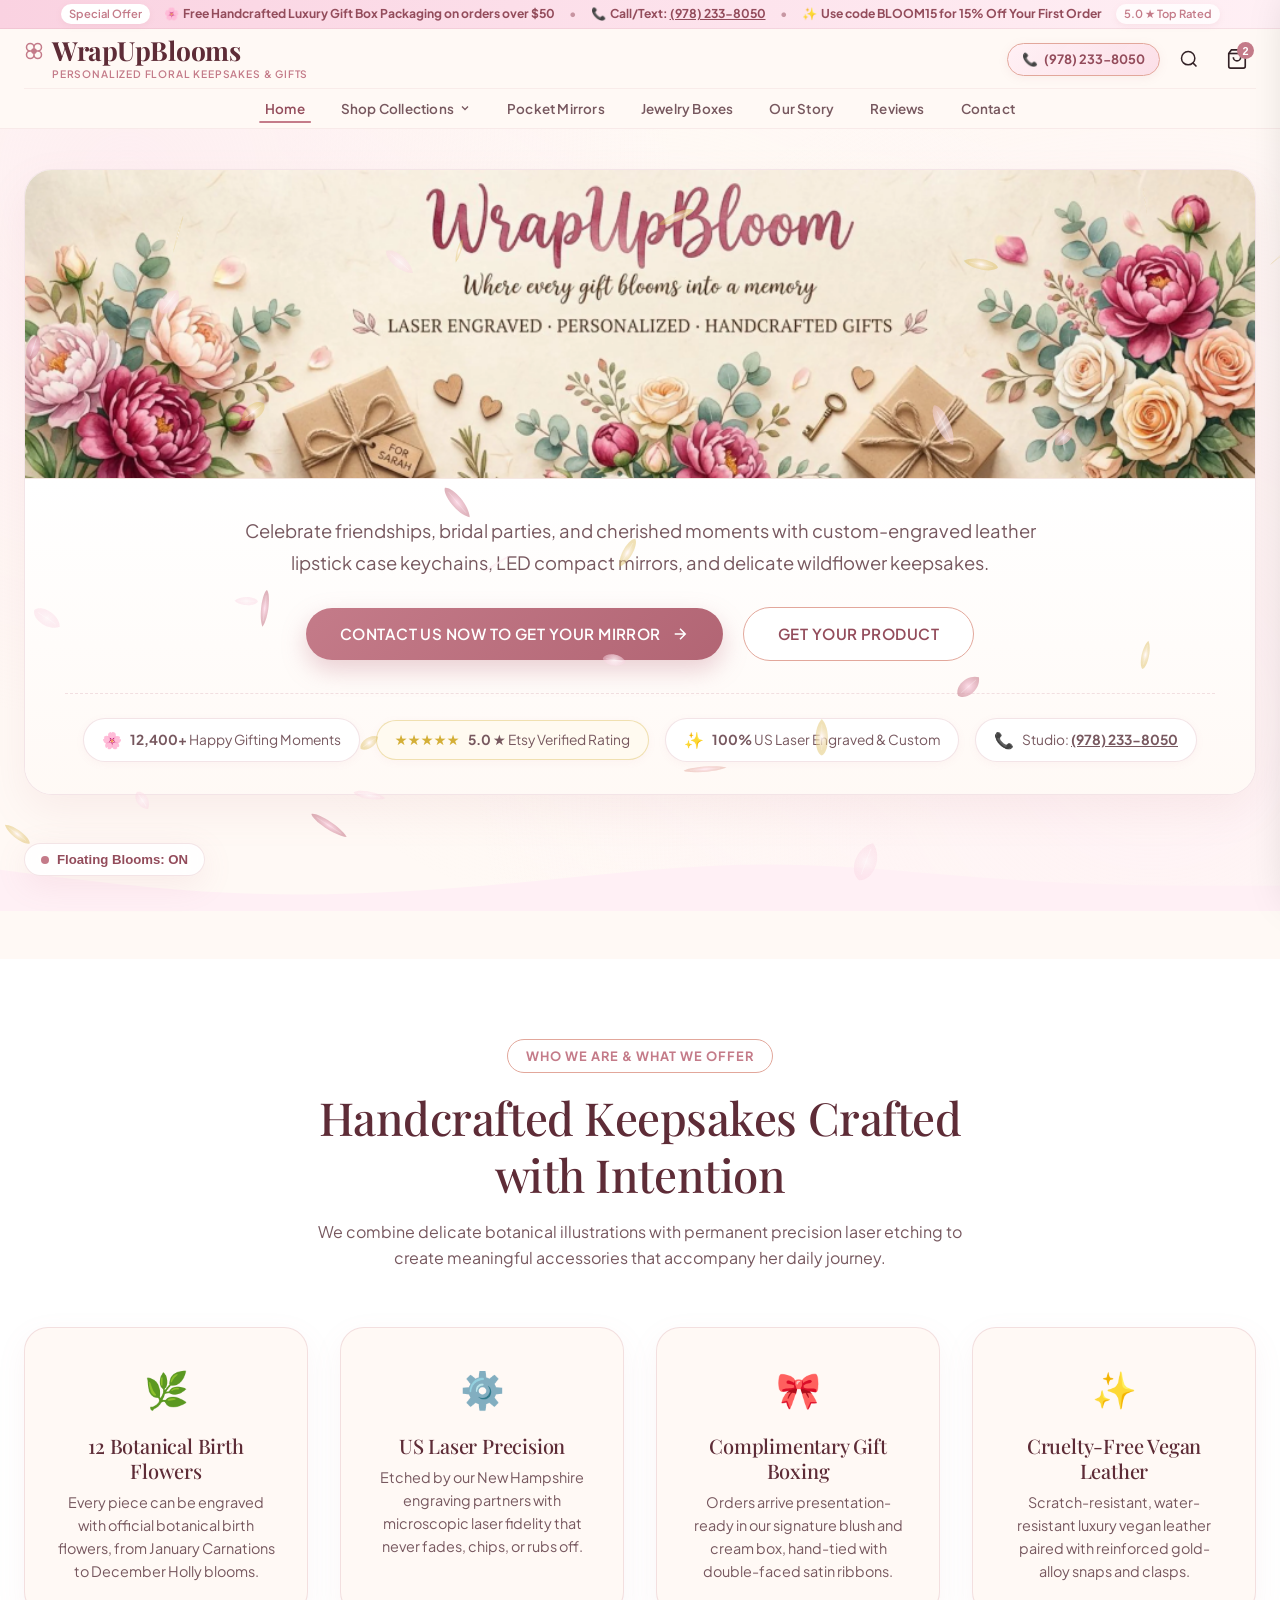
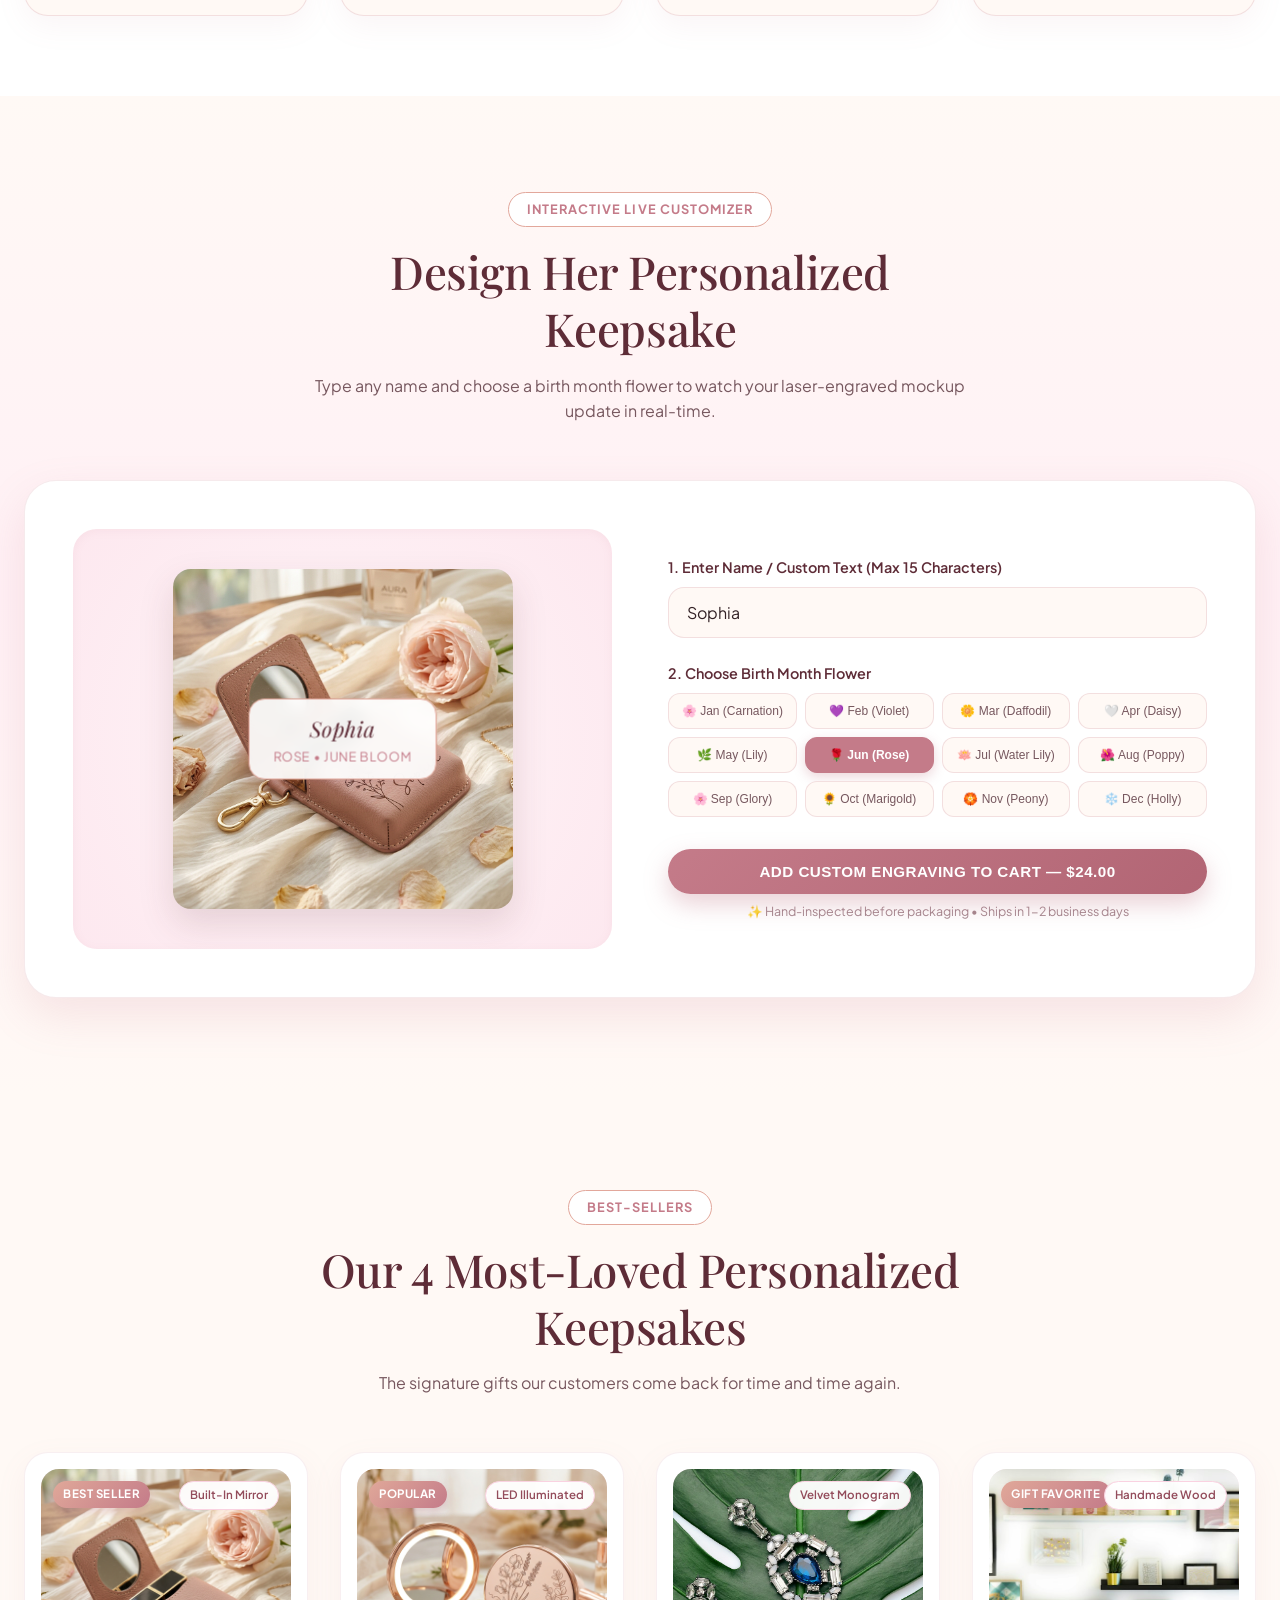
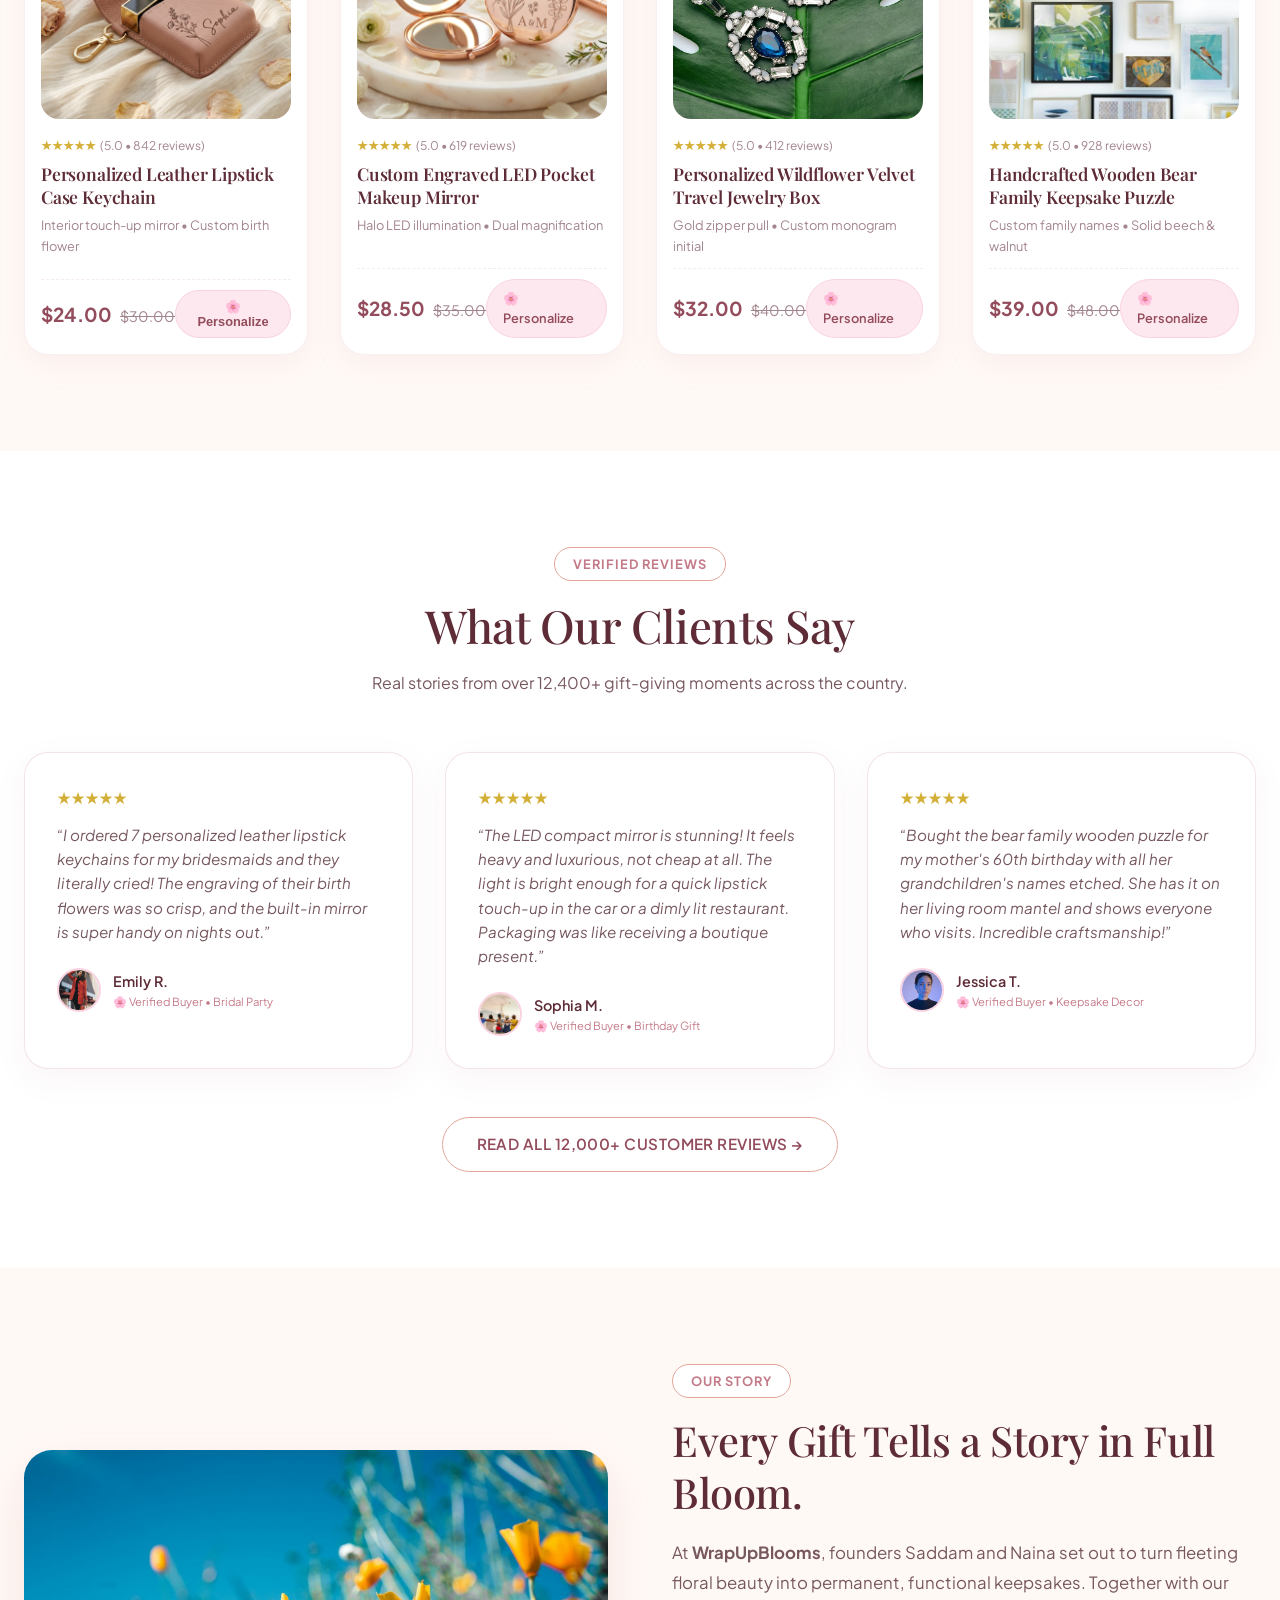
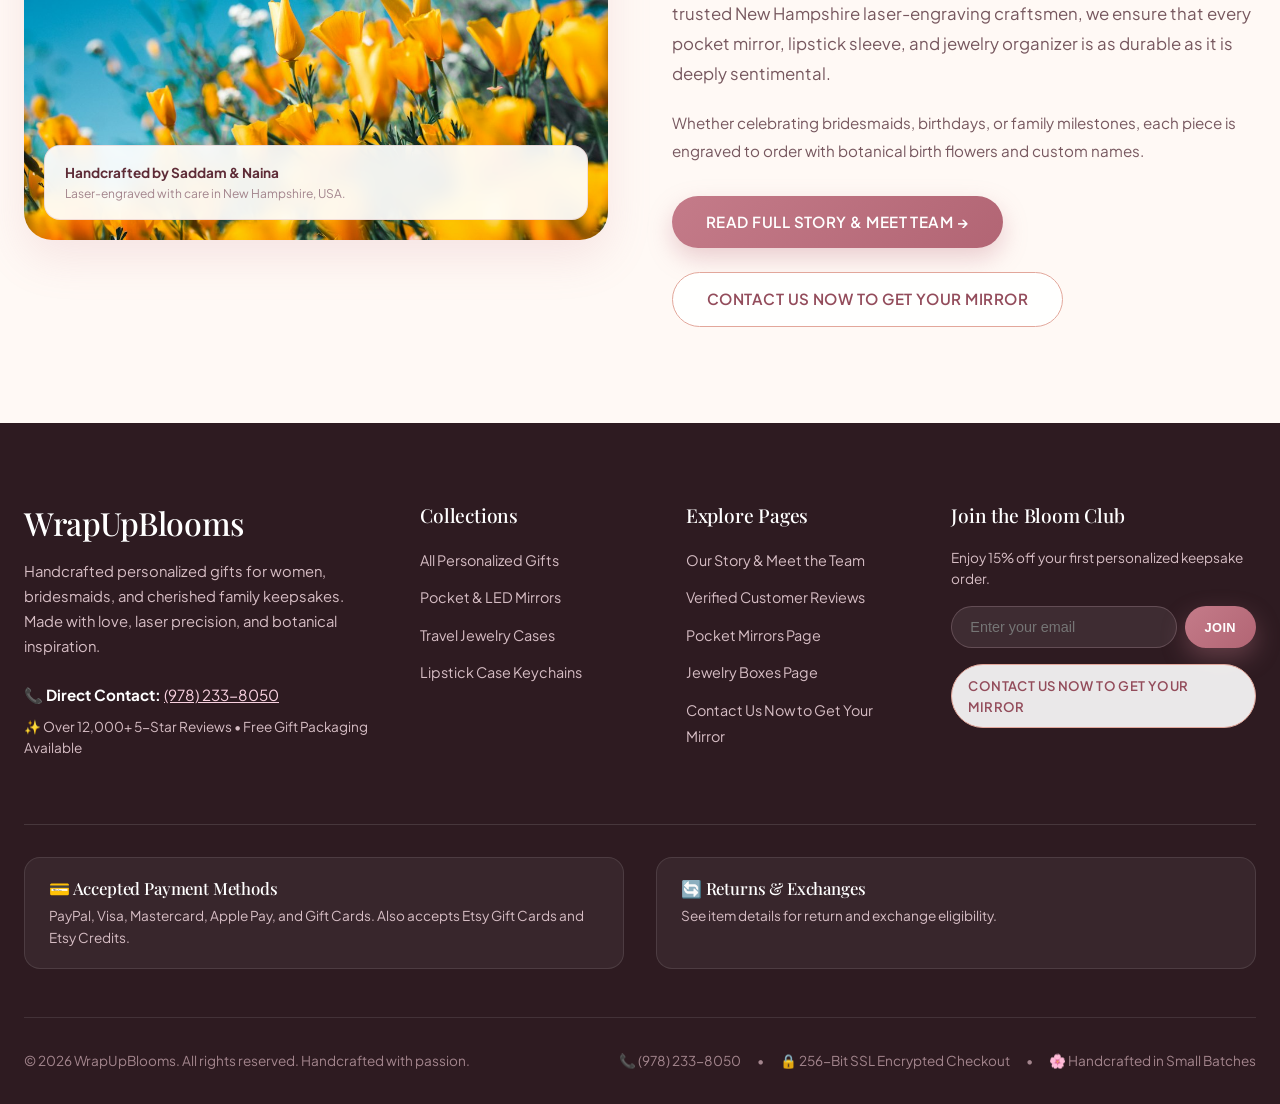
==== commit b9b8735a: "feat(hero): integrate panoramic WrapUpBloom artwork banner with unobstructed action shelf, CTAs, and" ====
--- a/index.html
+++ b/index.html
@@ -112,71 +112,68 @@
     </div>
   </header>
 
-  <!-- 1. Hero Section -->
-  <section class="hero-section" id="hero-banner">
-    <div class="container">
-      <div class="hero-grid">
-        <div class="hero-content">
-          <div class="hero-pill-badge">
-            <span>🌸</span>
-            <span>Boutique Handcrafted Keepsakes</span>
-          </div>
-
-          <h1 class="hero-title">
-            Crafted with Blooms, <br>
-            <span class="highlight">Made for Her Heart.</span>
-          </h1>
-
-          <p class="hero-subtitle">
+  <!-- 1. Hero Section: Panoramic Masterpiece Showcase -->
+  <section class="hero-section hero-panoramic-section" id="hero-banner">
+    <div class="container">
+      
+      <!-- Hero Panoramic Showcase Card -->
+      <div class="hero-banner-showcase">
+        <!-- 1. The Panoramic Artwork Image (Clean, completely unobstructed, full beauty) -->
+        <div class="hero-artwork-frame">
+          <img 
+            src="images/hero-wrapupbloom-banner.png" 
+            alt="WrapUpBloom - Where every gift blooms into a memory - Laser Engraved Personalized Handcrafted Gifts" 
+            class="hero-artwork-img"
+            width="1024"
+            height="256"
+          >
+        </div>
+
+        <!-- 2. Integrated Action & Social Proof Shelf (Unobstructed, elegant presentation) -->
+        <div class="hero-action-shelf">
+          
+          <p class="hero-shelf-subtitle">
             Celebrate friendships, bridal parties, and cherished moments with custom-engraved leather lipstick case keychains, LED compact mirrors, and delicate wildflower keepsakes.
           </p>
 
-          <div class="hero-cta-group">
-            <a href="contact.html" class="btn btn-primary">
+          <!-- CTAs: Prominent, luxury styled -->
+          <div class="hero-shelf-cta-group">
+            <a href="contact.html" class="btn btn-primary hero-btn-main">
               <span>Contact Us Now to Get Your Mirror</span>
               <svg width="18" height="18" viewBox="0 0 24 24" fill="none" stroke="currentColor" stroke-width="2"><path d="M5 12h14M12 5l7 7-7 7"/></svg>
             </a>
-            <a href="#water-showcase" class="btn btn-secondary">
+            <a href="#featured-collection" class="btn btn-secondary hero-btn-sub">
               <span>Get Your Product</span>
             </a>
           </div>
 
-          <div class="hero-stats-row">
-            <div class="stat-item">
-              <h4>12,400+</h4>
-              <p>Happy Gifting Moments</p>
-            </div>
-            <div class="stat-item">
-              <h4>5.0 ★</h4>
-              <p>Etsy Verified Rating</p>
-            </div>
-            <div class="stat-item">
-              <h4>100%</h4>
-              <p>Handmade & Custom</p>
-            </div>
-          </div>
-        </div>
-
-        <div class="hero-visual">
-          <div class="hero-visual-card">
-            <div class="hero-img-wrapper">
-              <img src="images/hero-bespoke-banner.jpg" alt="WrapUpBlooms Luxury Personalized Keepsakes" onerror="this.src='images/hero-banner.jpg'">
-            </div>
-
-            <div class="hero-floating-floater floating-badge">
-              <div class="floater-icon-circle">🌸</div>
-              <div class="floater-text">
-                <h5>Free Custom Engraving</h5>
-                <p>Add birth month flower & name</p>
-              </div>
-            </div>
-          </div>
-        </div>
-      </div>
+          <!-- Verified Reviews & Trust Metrics Strip -->
+          <div class="hero-shelf-trust-strip">
+            <div class="trust-pill">
+              <span class="trust-icon">🌸</span>
+              <span><strong>12,400+</strong> Happy Gifting Moments</span>
+            </div>
+            <div class="trust-pill highlight-gold">
+              <span class="trust-stars">★★★★★</span>
+              <span><strong>5.0 ★</strong> Etsy Verified Rating</span>
+            </div>
+            <div class="trust-pill">
+              <span class="trust-icon">✨</span>
+              <span><strong>100%</strong> US Laser Engraved & Custom</span>
+            </div>
+            <div class="trust-pill">
+              <span class="trust-icon">📞</span>
+              <span>Studio: <a href="tel:9782338050" style="color: inherit; text-decoration: underline;"><strong>(978) 233-8050</strong></a></span>
+            </div>
+          </div>
+
+        </div>
+      </div>
+
     </div>
 
     <!-- Undulating Water Wave Divider -->
-    <div class="water-wave-divider water-wave-animated" style="margin-top: 4rem;">
+    <div class="water-wave-divider water-wave-animated" style="margin-top: 3.5rem;">
       <svg viewBox="0 0 1440 120" fill="none" preserveAspectRatio="none">
         <path d="M0,32L48,42.7C96,53,192,75,288,80C384,85,480,75,576,58.7C672,43,768,21,864,21.3C960,21,1056,43,1152,53.3C1248,64,1344,64,1392,64L1440,64L1440,120L1392,120C1344,120,1248,120,1152,120C1056,120,960,120,864,120C768,120,672,120,576,120C480,120,384,120,288,120C192,120,96,120,48,120L0,120Z" fill="#FFF0F5"></path>
       </svg>
--- a/WrapUpBlooms-Theme/assets/theme.css
+++ b/WrapUpBlooms-Theme/assets/theme.css
@@ -268,9 +268,9 @@
   background: linear-gradient(90deg, #FAD2E1, #FFF0F5, #FDE8EF, #FAD2E1);
   background-size: 300% 100%;
   animation: waterGradientFlow 12s ease infinite;
-  padding: 10px 0;
+  padding: 4px 0;
   text-align: center;
-  font-size: 0.825rem;
+  font-size: 0.76rem;
   font-weight: 600;
   color: var(--primary-dark-rose);
   border-bottom: 1px solid rgba(196, 123, 137, 0.15);
@@ -288,14 +288,23 @@
   display: flex;
   justify-content: center;
   align-items: center;
-  gap: 20px;
+  gap: 14px;
+  white-space: nowrap;
+  flex-wrap: nowrap;
+}
+
+.announcement-bar .marquee-content > * {
+  white-space: nowrap;
+  display: inline-flex;
+  align-items: center;
+  gap: 4px;
 }
 
 .announcement-bar .badge-pill {
   background: #FFF;
-  padding: 2px 10px;
+  padding: 1px 8px;
   border-radius: 999px;
-  font-size: 0.75rem;
+  font-size: 0.7rem;
   color: var(--primary-rose);
   box-shadow: 0 2px 6px rgba(196, 123, 137, 0.1);
 }
@@ -305,17 +314,17 @@
   position: sticky;
   top: 0;
   width: 100%;
-  background: rgba(255, 249, 245, 0.95);
+  background: rgba(255, 249, 245, 0.96);
   backdrop-filter: blur(20px);
   -webkit-backdrop-filter: blur(20px);
-  border-bottom: 1px solid rgba(196, 123, 137, 0.15);
+  border-bottom: 1px solid rgba(196, 123, 137, 0.12);
   z-index: 100;
   transition: var(--transition-smooth);
 }
 
 .site-header.scrolled {
   background: rgba(255, 255, 255, 0.98);
-  box-shadow: 0 10px 30px rgba(196, 123, 137, 0.08);
+  box-shadow: 0 6px 20px rgba(196, 123, 137, 0.08);
 }
 
 /* Row 1: Brand Logo & Top Actions */
@@ -323,8 +332,8 @@
   display: flex;
   align-items: center;
   justify-content: space-between;
-  padding: 1.1rem 0 0.85rem;
-  gap: 2rem;
+  padding: 0.45rem 0 0.35rem;
+  gap: 1.5rem;
 }
 
 .header-brand {
@@ -334,14 +343,15 @@
 
 .brand-logo-text {
   font-family: var(--font-serif);
-  font-size: 2.15rem;
+  font-size: 1.65rem;
   font-weight: 700;
   color: var(--primary-deep);
-  letter-spacing: -0.02em;
+  letter-spacing: -0.01em;
   display: inline-flex;
   align-items: center;
-  gap: 12px;
+  gap: 8px;
   text-decoration: none;
+  line-height: 1.1;
 }
 
 .brand-logo-text .bloom-icon {
@@ -351,51 +361,56 @@
   animation: rotateBloom 20s linear infinite;
 }
 
+.brand-logo-text .bloom-icon svg {
+  width: 20px;
+  height: 20px;
+}
+
 .brand-tagline-sub {
   font-family: var(--font-sans);
-  font-size: 0.72rem;
+  font-size: 0.64rem;
   font-weight: 600;
   color: var(--primary-rose);
   letter-spacing: 0.08em;
   text-transform: uppercase;
-  margin-top: 2px;
-  padding-left: 36px;
+  margin-top: 1px;
+  padding-left: 28px;
 }
 
 .header-top-actions {
   display: flex;
   align-items: center;
-  gap: 14px;
+  gap: 10px;
 }
 
 .header-phone-pill {
   display: inline-flex;
   align-items: center;
-  gap: 8px;
-  font-size: 0.88rem;
+  gap: 6px;
+  font-size: 0.8rem;
   font-weight: 700;
   color: var(--primary-dark-rose);
   background: linear-gradient(135deg, rgba(255, 240, 245, 0.95), rgba(250, 210, 225, 0.65));
-  padding: 9px 20px;
+  padding: 5px 14px;
   border-radius: 999px;
-  border: 1.5px solid var(--accent-rose-gold);
+  border: 1.2px solid var(--accent-rose-gold);
   white-space: nowrap;
-  box-shadow: 0 4px 15px rgba(196, 123, 137, 0.12);
+  box-shadow: 0 2px 10px rgba(196, 123, 137, 0.1);
   text-decoration: none;
   transition: var(--transition-smooth);
 }
 
 .header-phone-pill:hover {
   background: #FFFFFF;
-  box-shadow: 0 6px 20px rgba(196, 123, 137, 0.22);
-  transform: translateY(-2px);
+  box-shadow: 0 4px 15px rgba(196, 123, 137, 0.2);
+  transform: translateY(-1px);
   color: var(--primary-rose);
 }
 
 /* Row 2: Clean Centered Navigation Bar with Dropdown */
 .header-nav-row {
-  border-top: 1px solid rgba(196, 123, 137, 0.12);
-  padding: 0.65rem 0 0.75rem;
+  border-top: 1px solid rgba(196, 123, 137, 0.1);
+  padding: 0.28rem 0 0.32rem;
   display: flex;
   justify-content: center;
 }
@@ -403,7 +418,7 @@
 .nav-menu {
   display: flex;
   list-style: none;
-  gap: 2.2rem;
+  gap: 1.5rem;
   align-items: center;
   justify-content: center;
   margin: 0;
@@ -415,16 +430,16 @@
 }
 
 .nav-link {
-  font-size: 0.9rem;
+  font-size: 0.84rem;
   font-weight: 600;
   color: var(--text-secondary);
   position: relative;
-  padding: 8px 6px;
+  padding: 4px 6px;
   white-space: nowrap;
-  letter-spacing: 0.02em;
+  letter-spacing: 0.015em;
   display: inline-flex;
   align-items: center;
-  gap: 6px;
+  gap: 5px;
   transition: var(--transition-smooth);
 }
 
@@ -538,8 +553,103 @@
 /* Hero Section */
 .hero-section {
   position: relative;
-  padding: 6rem 0 7rem;
+  padding: 2.5rem 0 3rem;
   overflow: hidden;
+}
+
+/* Panoramic Masterpiece Hero Showcase */
+.hero-banner-showcase {
+  background: #FFFFFF;
+  border-radius: 28px;
+  overflow: hidden;
+  border: 1.5px solid var(--border-delicate);
+  box-shadow: 0 16px 40px rgba(196, 123, 137, 0.1);
+  transition: var(--transition-smooth);
+}
+
+.hero-banner-showcase:hover {
+  box-shadow: 0 20px 48px rgba(196, 123, 137, 0.15);
+}
+
+.hero-artwork-frame {
+  width: 100%;
+  position: relative;
+  overflow: hidden;
+  line-height: 0;
+  background: #FBF6EF;
+  border-bottom: 1.5px solid rgba(196, 123, 137, 0.12);
+}
+
+.hero-artwork-img {
+  width: 100%;
+  height: auto;
+  display: block;
+  object-fit: contain;
+}
+
+.hero-action-shelf {
+  padding: 2.25rem 2.5rem 2rem;
+  text-align: center;
+  background: linear-gradient(180deg, #FFFFFF 0%, rgba(255, 249, 245, 0.95) 100%);
+}
+
+.hero-shelf-subtitle {
+  font-size: 1.15rem;
+  color: var(--text-secondary);
+  max-width: 820px;
+  margin: 0 auto 1.75rem;
+  line-height: 1.75;
+}
+
+.hero-shelf-cta-group {
+  display: flex;
+  justify-content: center;
+  align-items: center;
+  gap: 1.25rem;
+  margin-bottom: 2rem;
+  flex-wrap: wrap;
+}
+
+.hero-shelf-cta-group .btn {
+  padding: 14px 34px;
+}
+
+.hero-shelf-trust-strip {
+  display: flex;
+  justify-content: center;
+  align-items: center;
+  gap: 1rem;
+  flex-wrap: wrap;
+  padding-top: 1.5rem;
+  border-top: 1px dashed rgba(196, 123, 137, 0.22);
+}
+
+.trust-pill {
+  display: inline-flex;
+  align-items: center;
+  gap: 8px;
+  background: #FFFFFF;
+  padding: 8px 18px;
+  border-radius: 999px;
+  border: 1px solid var(--border-delicate);
+  font-size: 0.86rem;
+  color: var(--text-secondary);
+  box-shadow: 0 2px 8px rgba(196, 123, 137, 0.06);
+  white-space: nowrap;
+}
+
+.trust-pill.highlight-gold {
+  border-color: rgba(212, 175, 55, 0.35);
+  background: #FFFAF0;
+}
+
+.trust-pill .trust-stars {
+  color: var(--accent-gold);
+  letter-spacing: 1px;
+}
+
+.trust-pill .trust-icon {
+  font-size: 1rem;
 }
 
 .hero-grid {
@@ -1336,10 +1446,36 @@
 
 @media (max-width: 768px) {
   .hero-title {
-    font-size: 2.6rem;
+    font-size: 2.3rem;
+  }
+  .header-nav-row {
+    overflow-x: auto;
+    -webkit-overflow-scrolling: touch;
+    scrollbar-width: none;
+    padding: 0.25rem 0.5rem;
+    justify-content: flex-start;
+  }
+  .header-nav-row::-webkit-scrollbar {
+    display: none;
   }
   .nav-menu {
+    display: flex;
+    gap: 1.1rem;
+    padding: 0 0.25rem;
+  }
+  .nav-link {
+    font-size: 0.8rem;
+    padding: 3px 6px;
+  }
+  .brand-logo-text {
+    font-size: 1.35rem;
+  }
+  .brand-tagline-sub {
     display: none;
+  }
+  .header-phone-pill {
+    padding: 4px 10px;
+    font-size: 0.74rem;
   }
   .reviews-grid {
     grid-template-columns: 1fr;
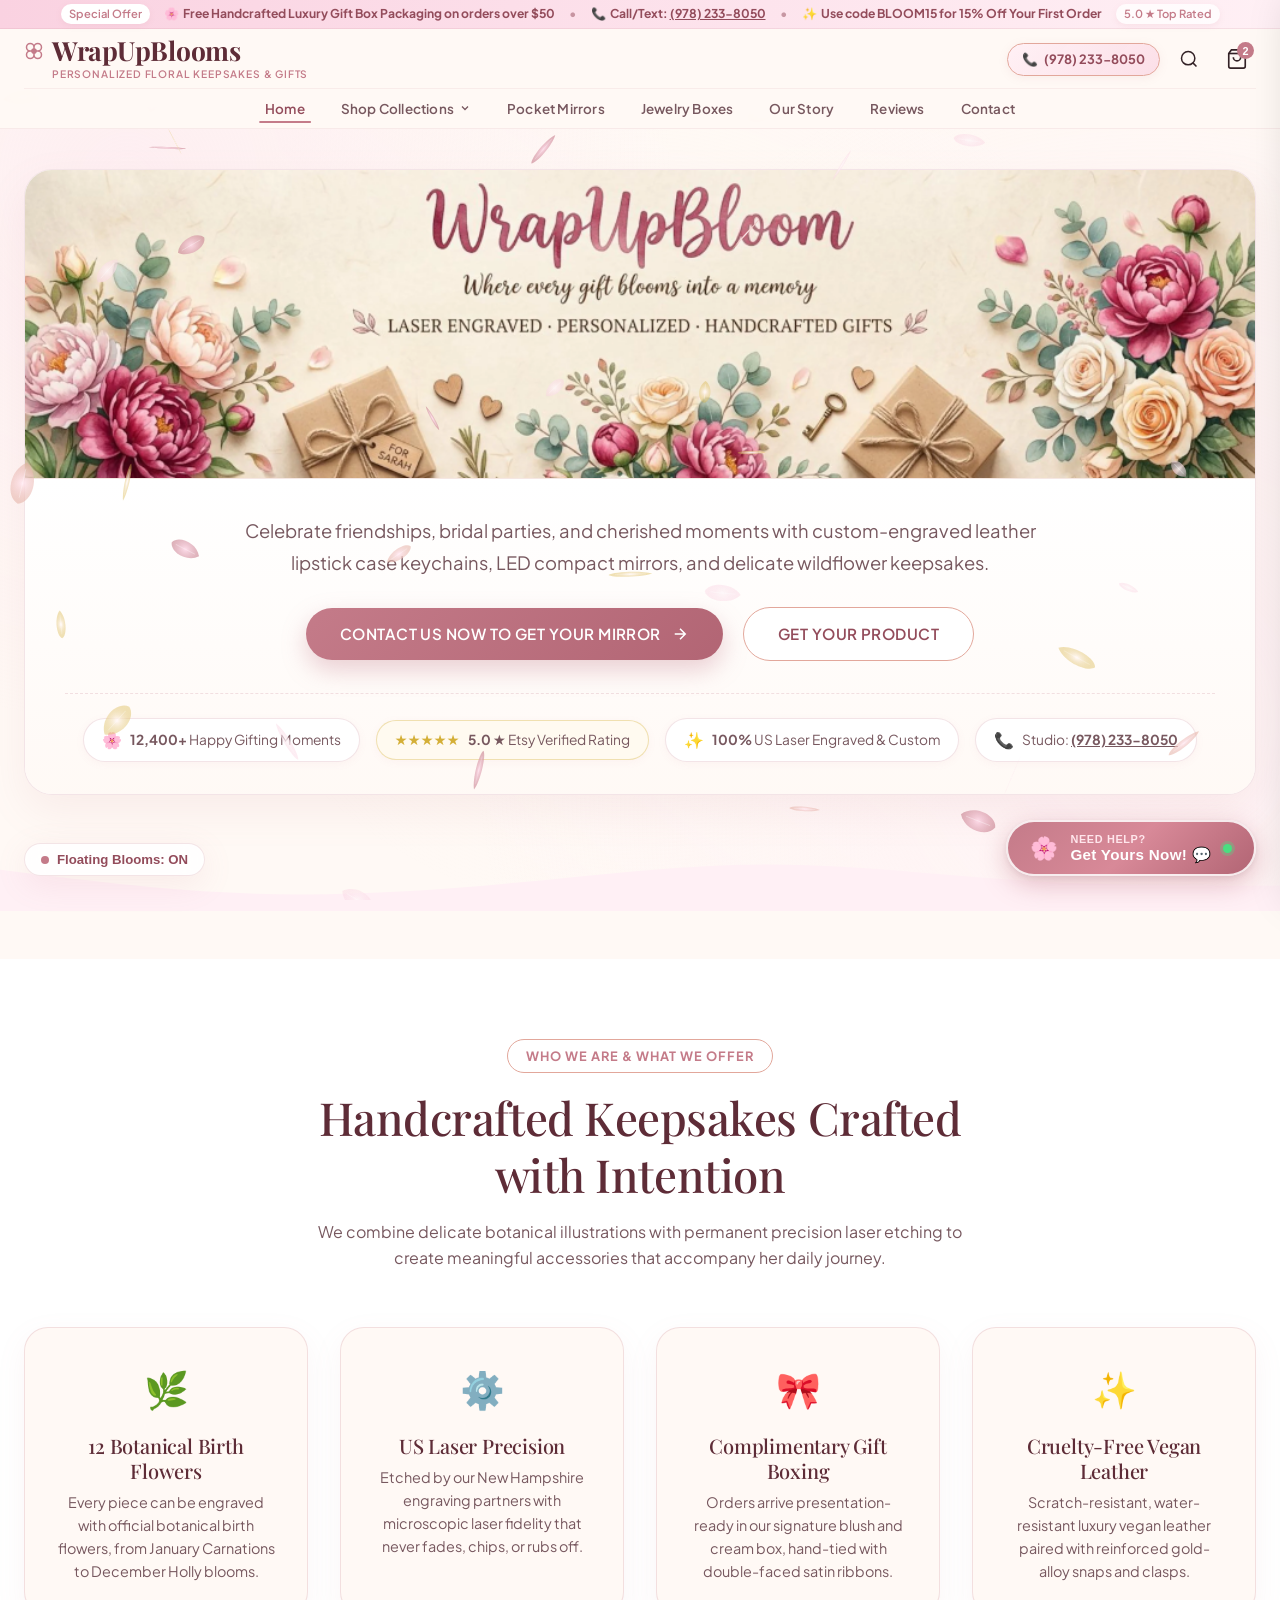
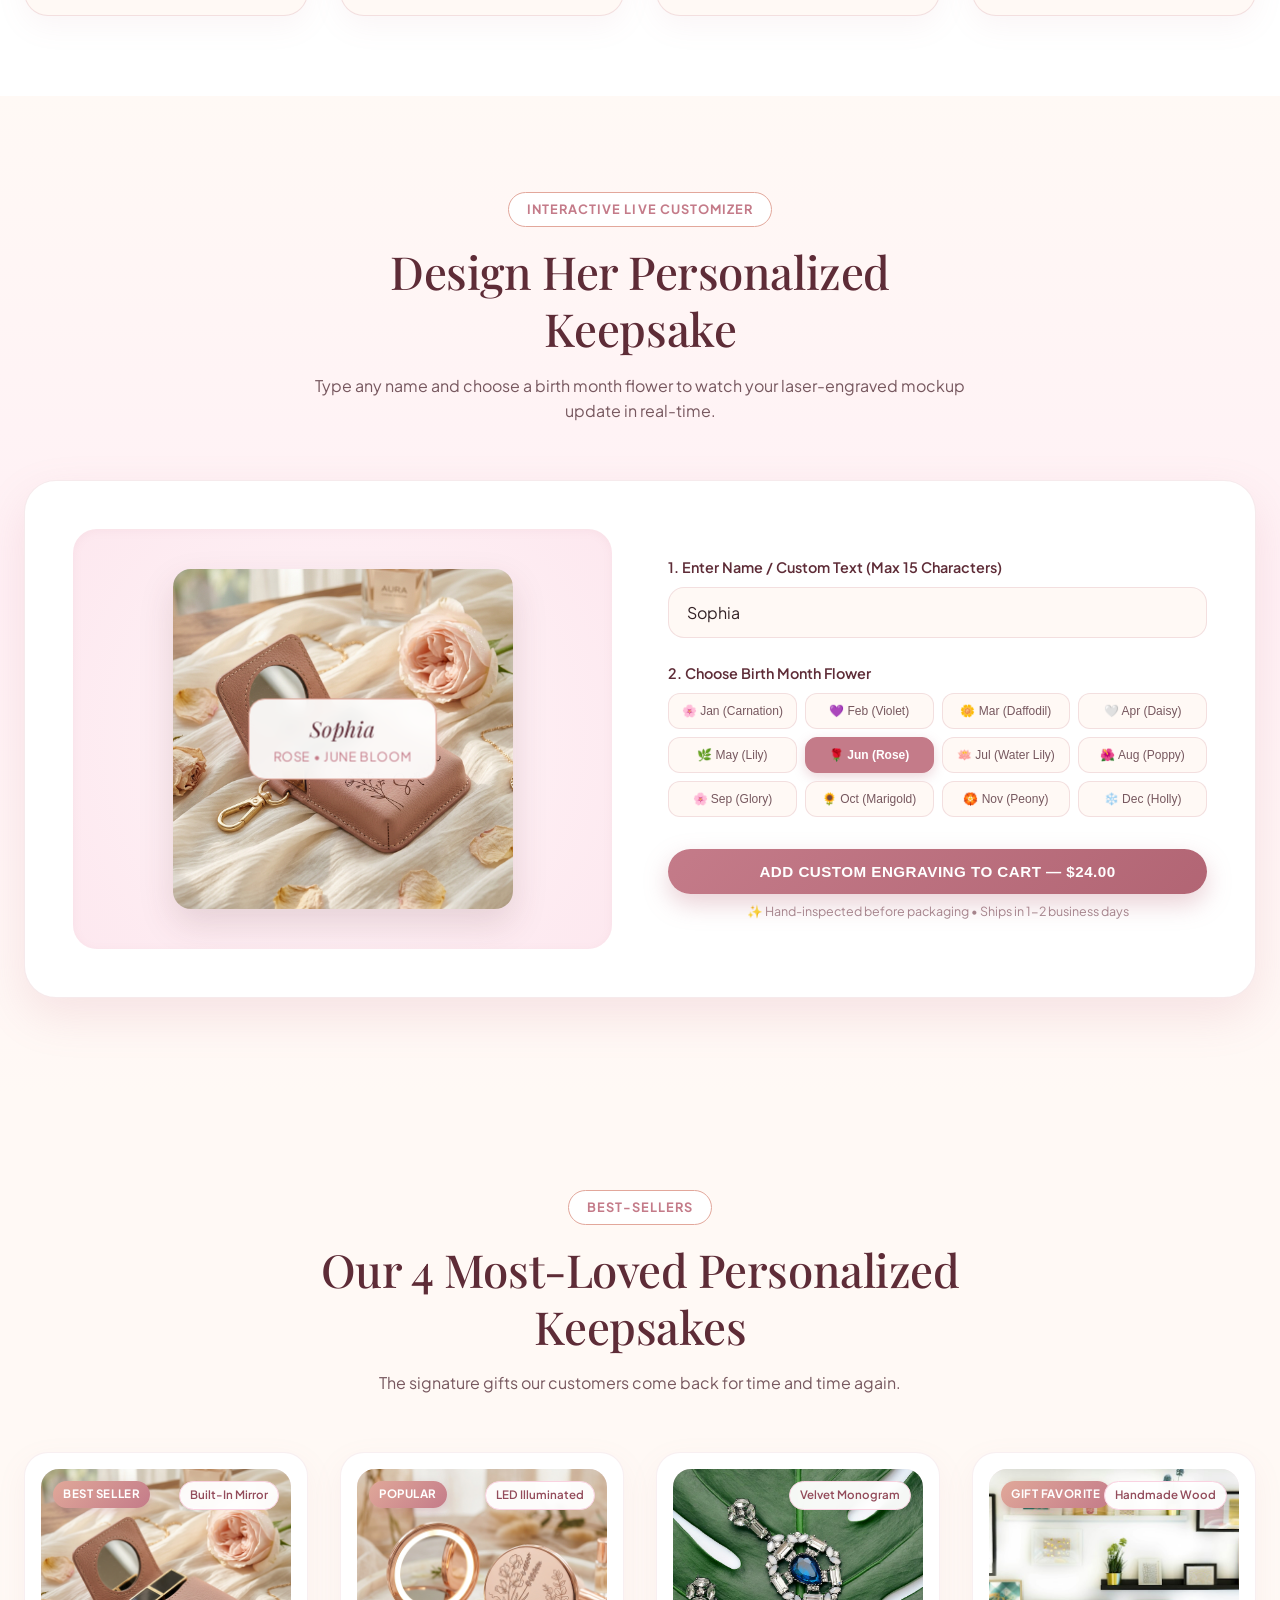
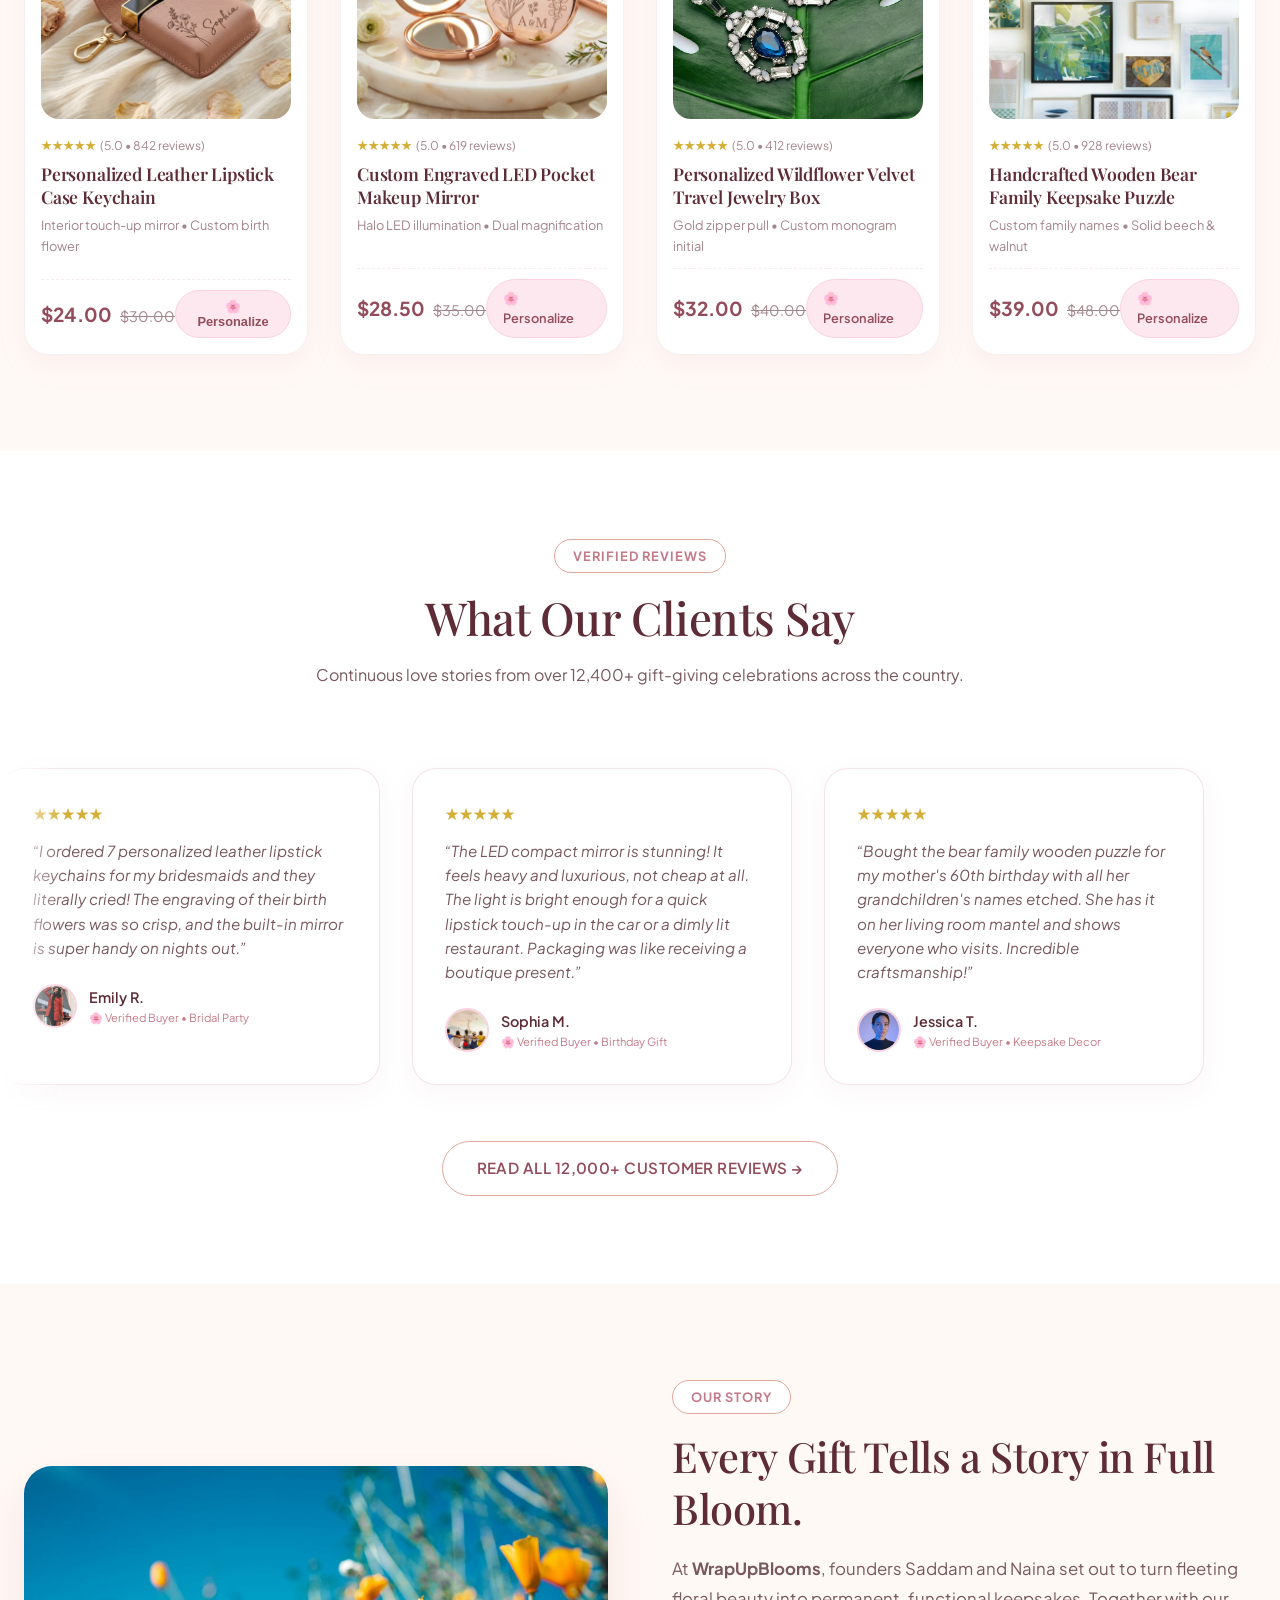
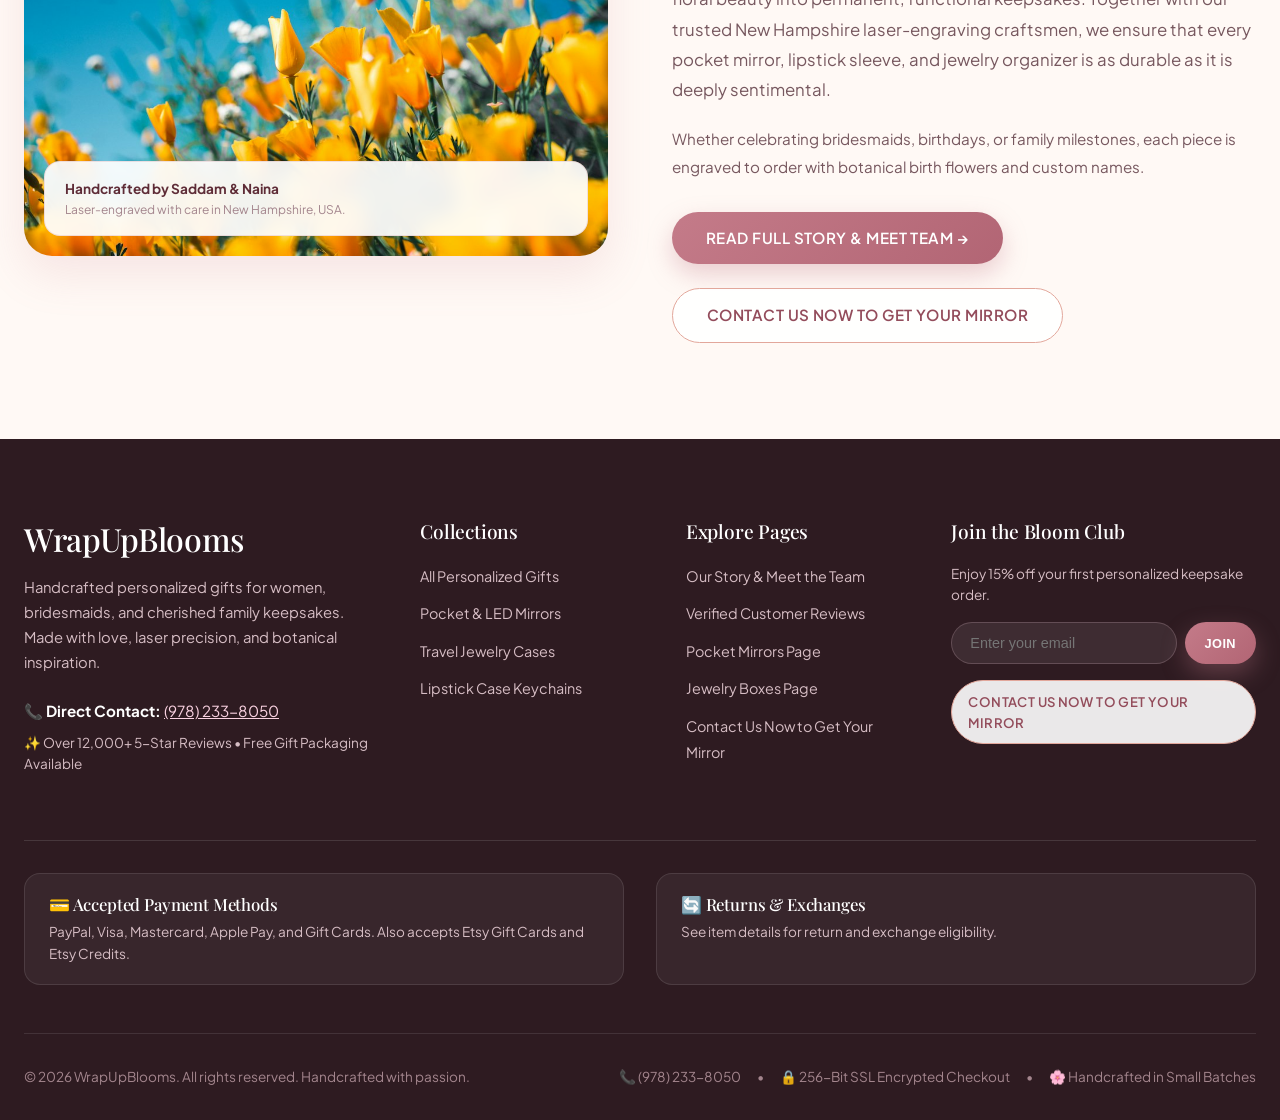
==== commit 96c1363c: "feat: infinite non-stop testimonials marquee and pinkish boutique concierge chatbot (Get Yours Now!)" ====
--- a/index.html
+++ b/index.html
@@ -370,16 +370,20 @@
     </div>
   </section>
 
-  <!-- 4. What Our Clients Say (Testimonials Section) -->
-  <section class="reviews-section" id="reviews" style="background: #FFF; padding: 6rem 0;">
+  <!-- 4. What Our Clients Say (Non-Stop Continuously Moving Testimonials Section) -->
+  <section class="reviews-section" id="reviews" style="background: #FFFFFF; padding: 5.5rem 0; overflow: hidden;">
     <div class="container">
       <div class="section-header-center">
         <span class="section-subtitle-pill">Verified Reviews</span>
         <h2 class="section-title">What Our Clients Say</h2>
-        <p>Real stories from over 12,400+ gift-giving moments across the country.</p>
-      </div>
-
-      <div class="reviews-grid">
+        <p>Continuous love stories from over 12,400+ gift-giving celebrations across the country.</p>
+      </div>
+    </div>
+
+    <!-- Non-Stop Continuously Moving Testimonials Stream -->
+    <div class="testimonials-marquee-wrapper">
+      <div class="testimonials-marquee-track">
+        <!-- Set 1 -->
         <div class="review-card">
           <div class="review-stars">★★★★★</div>
           <p class="review-text">
@@ -421,13 +425,112 @@
             </div>
           </div>
         </div>
-      </div>
-
-      <div style="text-align: center; margin-top: 3rem;">
-        <a href="reviews.html" class="btn btn-secondary">
-          <span>Read All 12,000+ Customer Reviews &rarr;</span>
-        </a>
-      </div>
+
+        <div class="review-card">
+          <div class="review-stars">★★★★★</div>
+          <p class="review-text">
+            &ldquo;The velvet travel jewelry box is so plush! Kept all my rings and necklaces knot-free on my weekend getaway. The gold initial monogram looks so high-end!&rdquo;
+          </p>
+          <div class="reviewer-meta">
+            <img src="images/lookbook-4.jpg" alt="Chloe B." class="reviewer-avatar">
+            <div>
+              <div class="reviewer-name">Chloe B.</div>
+              <div class="verified-pill">🌸 Verified Buyer &bull; Travel Jewelry Case</div>
+            </div>
+          </div>
+        </div>
+
+        <div class="review-card">
+          <div class="review-stars">★★★★★</div>
+          <p class="review-text">
+            &ldquo;The floral resin keychain has genuine pressed petals and gold flakes. Shipped so quickly from New Hampshire and arrived in a delicate ribbon box!&rdquo;
+          </p>
+          <div class="reviewer-meta">
+            <img src="images/lookbook-1.jpg" alt="Hannah K." class="reviewer-avatar">
+            <div>
+              <div class="reviewer-name">Hannah K.</div>
+              <div class="verified-pill">🌸 Verified Buyer &bull; Maid of Honor</div>
+            </div>
+          </div>
+        </div>
+
+        <!-- Set 2 (Exact Duplicate for Seamless, Zero-Jerk Infinite Loop) -->
+        <div class="review-card">
+          <div class="review-stars">★★★★★</div>
+          <p class="review-text">
+            &ldquo;I ordered 7 personalized leather lipstick keychains for my bridesmaids and they literally cried! The engraving of their birth flowers was so crisp, and the built-in mirror is super handy on nights out.&rdquo;
+          </p>
+          <div class="reviewer-meta">
+            <img src="images/lookbook-1.jpg" alt="Emily R." class="reviewer-avatar">
+            <div>
+              <div class="reviewer-name">Emily R.</div>
+              <div class="verified-pill">🌸 Verified Buyer &bull; Bridal Party</div>
+            </div>
+          </div>
+        </div>
+
+        <div class="review-card">
+          <div class="review-stars">★★★★★</div>
+          <p class="review-text">
+            &ldquo;The LED compact mirror is stunning! It feels heavy and luxurious, not cheap at all. The light is bright enough for a quick lipstick touch-up in the car or a dimly lit restaurant. Packaging was like receiving a boutique present.&rdquo;
+          </p>
+          <div class="reviewer-meta">
+            <img src="images/lookbook-2.jpg" alt="Sophia M." class="reviewer-avatar">
+            <div>
+              <div class="reviewer-name">Sophia M.</div>
+              <div class="verified-pill">🌸 Verified Buyer &bull; Birthday Gift</div>
+            </div>
+          </div>
+        </div>
+
+        <div class="review-card">
+          <div class="review-stars">★★★★★</div>
+          <p class="review-text">
+            &ldquo;Bought the bear family wooden puzzle for my mother's 60th birthday with all her grandchildren's names etched. She has it on her living room mantel and shows everyone who visits. Incredible craftsmanship!&rdquo;
+          </p>
+          <div class="reviewer-meta">
+            <img src="images/lookbook-3.jpg" alt="Jessica T." class="reviewer-avatar">
+            <div>
+              <div class="reviewer-name">Jessica T.</div>
+              <div class="verified-pill">🌸 Verified Buyer &bull; Keepsake Decor</div>
+            </div>
+          </div>
+        </div>
+
+        <div class="review-card">
+          <div class="review-stars">★★★★★</div>
+          <p class="review-text">
+            &ldquo;The velvet travel jewelry box is so plush! Kept all my rings and necklaces knot-free on my weekend getaway. The gold initial monogram looks so high-end!&rdquo;
+          </p>
+          <div class="reviewer-meta">
+            <img src="images/lookbook-4.jpg" alt="Chloe B." class="reviewer-avatar">
+            <div>
+              <div class="reviewer-name">Chloe B.</div>
+              <div class="verified-pill">🌸 Verified Buyer &bull; Travel Jewelry Case</div>
+            </div>
+          </div>
+        </div>
+
+        <div class="review-card">
+          <div class="review-stars">★★★★★</div>
+          <p class="review-text">
+            &ldquo;The floral resin keychain has genuine pressed petals and gold flakes. Shipped so quickly from New Hampshire and arrived in a delicate ribbon box!&rdquo;
+          </p>
+          <div class="reviewer-meta">
+            <img src="images/lookbook-1.jpg" alt="Hannah K." class="reviewer-avatar">
+            <div>
+              <div class="reviewer-name">Hannah K.</div>
+              <div class="verified-pill">🌸 Verified Buyer &bull; Maid of Honor</div>
+            </div>
+          </div>
+        </div>
+      </div>
+    </div>
+
+    <div class="container" style="text-align: center; margin-top: 1.5rem;">
+      <a href="reviews.html" class="btn btn-secondary">
+        <span>Read All 12,000+ Customer Reviews &rarr;</span>
+      </a>
     </div>
   </section>
 
@@ -554,6 +657,61 @@
     </div>
   </footer>
 
+  <!-- Floating Boutique Concierge Chatbot ("Get Yours Now!") -->
+  <div id="wrapup-chatbot-root" class="wrapup-chatbot-root">
+    <!-- Floating Pinkish Trigger Button -->
+    <button id="chatbot-toggle-btn" class="chatbot-floating-pill" aria-label="Open WrapUpBlooms Live Assistant">
+      <span class="chatbot-pill-icon">🌸</span>
+      <span class="chatbot-pill-text">
+        <span class="chatbot-pill-sub">Need Help?</span>
+        <span class="chatbot-pill-title">Get Yours Now! 💬</span>
+      </span>
+      <span class="chatbot-pulse-dot"></span>
+    </button>
+
+    <!-- Interactive Chat Window -->
+    <div id="chatbot-window" class="chatbot-window" role="dialog" aria-modal="true" aria-label="WrapUpBlooms Boutique Chat Assistant">
+      <div class="chatbot-header">
+        <div class="chatbot-header-info">
+          <div class="chatbot-avatar">🌸</div>
+          <div>
+            <h3 class="chatbot-title">WrapUpBlooms Studio</h3>
+            <span class="chatbot-status">Saddam & Naina &bull; Online Now</span>
+          </div>
+        </div>
+        <button id="chatbot-close-btn" class="chatbot-close-btn" aria-label="Close Chat">✕</button>
+      </div>
+
+      <div id="chatbot-body" class="chatbot-body">
+        <div class="chat-bubble bot">
+          🌸 <strong>Hello darling!</strong> Welcome to WrapUpBlooms. We handcraft laser-engraved compact mirrors, lipstick keychains, and velvet jewelry organizers.
+        </div>
+        <div class="chat-bubble bot">
+          How can we help you personalize her keepsake today? Click a prompt below or ask us anything! 💖
+        </div>
+
+        <div class="chatbot-quick-chips">
+          <button type="button" class="chatbot-chip">🪞 Order Custom Mirror</button>
+          <button type="button" class="chatbot-chip">💄 Lipstick Case Keychain</button>
+          <button type="button" class="chatbot-chip">💍 Velvet Jewelry Box</button>
+          <button type="button" class="chatbot-chip">🌸 12 Birth Flowers Guide</button>
+          <button type="button" class="chatbot-chip">✨ Bridal Party Discounts</button>
+          <button type="button" class="chatbot-chip">📞 Call/Text: (978) 233-8050</button>
+        </div>
+      </div>
+
+      <div class="chatbot-footer">
+        <form id="chatbot-form" class="chatbot-form">
+          <input type="text" id="chatbot-input" class="chatbot-input" placeholder="Type your question or name here..." autocomplete="off">
+          <button type="submit" class="chatbot-send-btn" aria-label="Send Message">➤</button>
+        </form>
+        <div class="chatbot-cta-row">
+          <a href="contact.html" class="chatbot-direct-cta">👉 Contact Us Now to Get Your Mirror</a>
+        </div>
+      </div>
+    </div>
+  </div>
+
   <script src="WrapUpBlooms-Theme/assets/floating-petals.js"></script>
   <script src="WrapUpBlooms-Theme/assets/water-ripple.js"></script>
   <script src="WrapUpBlooms-Theme/assets/theme.js"></script>
--- a/WrapUpBlooms-Theme/assets/theme.css
+++ b/WrapUpBlooms-Theme/assets/theme.css
@@ -1487,3 +1487,380 @@
     grid-template-columns: 1fr;
   }
 }
+
+/* ========================================================
+   Infinite Non-Stop Moving Testimonials Marquee
+   ======================================================== */
+.testimonials-marquee-wrapper {
+  width: 100%;
+  overflow: hidden;
+  position: relative;
+  padding: 1.5rem 0 2rem;
+  -webkit-mask-image: linear-gradient(to right, transparent 0%, black 5%, black 95%, transparent 100%);
+  mask-image: linear-gradient(to right, transparent 0%, black 5%, black 95%, transparent 100%);
+}
+
+.testimonials-marquee-track {
+  display: flex;
+  gap: 2rem;
+  width: max-content;
+  animation: infiniteMarqueeScroll 38s linear infinite;
+  will-change: transform;
+}
+
+.testimonials-marquee-track:hover {
+  animation-play-state: paused;
+}
+
+@keyframes infiniteMarqueeScroll {
+  0% {
+    transform: translateX(0);
+  }
+  100% {
+    transform: translateX(-50%);
+  }
+}
+
+.testimonials-marquee-track .review-card {
+  flex: 0 0 380px;
+  width: 380px;
+  min-width: 340px;
+  max-width: 420px;
+  box-shadow: 0 8px 24px rgba(196, 123, 137, 0.08);
+  transition: transform 0.3s ease, box-shadow 0.3s ease;
+  margin: 0;
+  border-radius: 24px;
+}
+
+.testimonials-marquee-track .review-card:hover {
+  transform: translateY(-4px) scale(1.02);
+  box-shadow: 0 14px 32px rgba(196, 123, 137, 0.16);
+}
+
+@media (max-width: 768px) {
+  .testimonials-marquee-track .review-card {
+    flex: 0 0 300px;
+    width: 300px;
+    min-width: 280px;
+  }
+  .testimonials-marquee-track {
+    animation-duration: 26s;
+  }
+}
+
+/* ========================================================
+   Floating Pinkish Boutique Concierge Chatbot ("Get Yours Now!")
+   ======================================================== */
+.wrapup-chatbot-root {
+  position: fixed;
+  bottom: 24px;
+  right: 24px;
+  z-index: 9999;
+  font-family: var(--font-sans);
+}
+
+.chatbot-floating-pill {
+  display: flex;
+  align-items: center;
+  gap: 12px;
+  background: linear-gradient(135deg, #C47B89 0%, #D88998 50%, #B26574 100%);
+  color: #FFFFFF;
+  border: 2px solid rgba(255, 255, 255, 0.85);
+  padding: 11px 22px;
+  border-radius: 999px;
+  box-shadow: 0 8px 26px rgba(196, 123, 137, 0.45), 0 2px 6px rgba(0, 0, 0, 0.08);
+  cursor: pointer;
+  transition: all 0.3s cubic-bezier(0.16, 1, 0.3, 1);
+  text-decoration: none;
+  animation: chatbotFloatWave 4s ease-in-out infinite;
+}
+
+.chatbot-floating-pill:hover {
+  transform: translateY(-3px) scale(1.03);
+  box-shadow: 0 12px 32px rgba(196, 123, 137, 0.6);
+  background: linear-gradient(135deg, #B26574 0%, #C47B89 50%, #934C5B 100%);
+}
+
+@keyframes chatbotFloatWave {
+  0%, 100% {
+    transform: translateY(0);
+  }
+  50% {
+    transform: translateY(-5px);
+  }
+}
+
+.chatbot-pill-icon {
+  font-size: 1.4rem;
+  display: flex;
+  align-items: center;
+  justify-content: center;
+}
+
+.chatbot-pill-text {
+  display: flex;
+  flex-direction: column;
+  text-align: left;
+  line-height: 1.15;
+}
+
+.chatbot-pill-sub {
+  font-size: 0.68rem;
+  letter-spacing: 0.06em;
+  text-transform: uppercase;
+  color: #FFE6EC;
+  font-weight: 600;
+}
+
+.chatbot-pill-title {
+  font-size: 0.95rem;
+  font-weight: 700;
+  letter-spacing: 0.02em;
+  color: #FFFFFF;
+  white-space: nowrap;
+}
+
+.chatbot-pulse-dot {
+  width: 9px;
+  height: 9px;
+  background: #4ADE80;
+  border-radius: 50%;
+  box-shadow: 0 0 0 3px rgba(74, 222, 128, 0.3);
+  animation: pulseDot 2s infinite;
+}
+
+/* Chatbot Popup Window */
+.chatbot-window {
+  position: absolute;
+  bottom: 70px;
+  right: 0;
+  width: 370px;
+  max-width: calc(100vw - 32px);
+  height: 520px;
+  max-height: calc(100vh - 120px);
+  background: #FFFFFF;
+  border-radius: 28px;
+  box-shadow: 0 20px 50px rgba(196, 123, 137, 0.28), 0 4px 15px rgba(0, 0, 0, 0.08);
+  border: 1.5px solid var(--border-delicate);
+  display: flex;
+  flex-direction: column;
+  overflow: hidden;
+  opacity: 0;
+  visibility: hidden;
+  transform: translateY(20px) scale(0.95);
+  transition: all 0.35s cubic-bezier(0.16, 1, 0.3, 1);
+  z-index: 10000;
+}
+
+.chatbot-window.open {
+  opacity: 1;
+  visibility: visible;
+  transform: translateY(0) scale(1);
+}
+
+.chatbot-header {
+  background: linear-gradient(135deg, #C47B89 0%, #B26574 100%);
+  color: #FFFFFF;
+  padding: 16px 18px;
+  display: flex;
+  align-items: center;
+  justify-content: space-between;
+  border-bottom: 1px solid rgba(255, 255, 255, 0.15);
+}
+
+.chatbot-header-info {
+  display: flex;
+  align-items: center;
+  gap: 12px;
+}
+
+.chatbot-avatar {
+  width: 38px;
+  height: 38px;
+  border-radius: 50%;
+  background: rgba(255, 255, 255, 0.2);
+  display: flex;
+  align-items: center;
+  justify-content: center;
+  font-size: 1.25rem;
+  border: 1.5px solid rgba(255, 255, 255, 0.5);
+}
+
+.chatbot-title {
+  font-family: var(--font-serif);
+  font-size: 1.05rem;
+  font-weight: 700;
+  margin: 0;
+  color: #FFFFFF;
+}
+
+.chatbot-status {
+  font-size: 0.74rem;
+  color: #FFE6EC;
+  display: flex;
+  align-items: center;
+  gap: 5px;
+}
+
+.chatbot-status::before {
+  content: '';
+  width: 6px;
+  height: 6px;
+  background: #4ADE80;
+  border-radius: 50%;
+  display: inline-block;
+}
+
+.chatbot-close-btn {
+  background: rgba(255, 255, 255, 0.15);
+  border: none;
+  color: #FFFFFF;
+  width: 30px;
+  height: 30px;
+  border-radius: 50%;
+  cursor: pointer;
+  display: flex;
+  align-items: center;
+  justify-content: center;
+  font-size: 1.1rem;
+  transition: var(--transition-smooth);
+}
+
+.chatbot-close-btn:hover {
+  background: rgba(255, 255, 255, 0.3);
+  transform: scale(1.1);
+}
+
+.chatbot-body {
+  flex: 1;
+  padding: 16px;
+  overflow-y: auto;
+  background: radial-gradient(circle at 50% 0%, #FFF0F5 0%, #FFF9F5 100%);
+  display: flex;
+  flex-direction: column;
+  gap: 12px;
+}
+
+.chat-bubble {
+  max-width: 86%;
+  padding: 12px 16px;
+  border-radius: 18px;
+  font-size: 0.88rem;
+  line-height: 1.5;
+}
+
+.chat-bubble.bot {
+  background: #FFFFFF;
+  color: var(--primary-deep);
+  border: 1px solid var(--border-delicate);
+  border-bottom-left-radius: 4px;
+  align-self: flex-start;
+  box-shadow: 0 2px 8px rgba(196, 123, 137, 0.06);
+}
+
+.chat-bubble.user {
+  background: linear-gradient(135deg, #C47B89, #B26574);
+  color: #FFFFFF;
+  border-bottom-right-radius: 4px;
+  align-self: flex-end;
+  box-shadow: 0 4px 12px rgba(196, 123, 137, 0.25);
+}
+
+.chatbot-quick-chips {
+  display: flex;
+  flex-wrap: wrap;
+  gap: 8px;
+  margin-top: 4px;
+}
+
+.chatbot-chip {
+  background: #FFFFFF;
+  border: 1px solid var(--accent-rose-gold);
+  color: var(--primary-dark-rose);
+  padding: 6px 12px;
+  border-radius: 999px;
+  font-size: 0.78rem;
+  font-weight: 600;
+  cursor: pointer;
+  transition: var(--transition-smooth);
+  box-shadow: 0 2px 6px rgba(196, 123, 137, 0.08);
+}
+
+.chatbot-chip:hover {
+  background: var(--bg-petal);
+  border-color: var(--primary-rose);
+  transform: translateY(-1px);
+}
+
+.chatbot-footer {
+  padding: 12px 14px;
+  background: #FFFFFF;
+  border-top: 1px solid var(--border-delicate);
+}
+
+.chatbot-form {
+  display: flex;
+  align-items: center;
+  gap: 8px;
+}
+
+.chatbot-input {
+  flex: 1;
+  padding: 9px 14px;
+  border: 1.5px solid var(--border-delicate);
+  border-radius: 999px;
+  font-size: 0.86rem;
+  outline: none;
+  background: var(--bg-cream);
+  color: var(--text-primary);
+  transition: var(--transition-smooth);
+}
+
+.chatbot-input:focus {
+  border-color: var(--primary-rose);
+  background: #FFFFFF;
+  box-shadow: 0 0 0 3px rgba(196, 123, 137, 0.15);
+}
+
+.chatbot-send-btn {
+  width: 36px;
+  height: 36px;
+  border-radius: 50%;
+  background: linear-gradient(135deg, #C47B89, #B26574);
+  color: #FFFFFF;
+  border: none;
+  cursor: pointer;
+  display: flex;
+  align-items: center;
+  justify-content: center;
+  font-size: 1rem;
+  transition: var(--transition-smooth);
+}
+
+.chatbot-send-btn:hover {
+  transform: scale(1.08);
+  box-shadow: 0 4px 12px rgba(196, 123, 137, 0.35);
+}
+
+.chatbot-cta-row {
+  margin-top: 8px;
+  text-align: center;
+}
+
+.chatbot-direct-cta {
+  display: block;
+  background: var(--bg-petal);
+  color: var(--primary-dark-rose);
+  padding: 6px 12px;
+  border-radius: 999px;
+  font-size: 0.75rem;
+  font-weight: 700;
+  text-decoration: none;
+  border: 1px dashed var(--primary-rose);
+  transition: var(--transition-smooth);
+}
+
+.chatbot-direct-cta:hover {
+  background: var(--primary-rose);
+  color: #FFFFFF;
+}
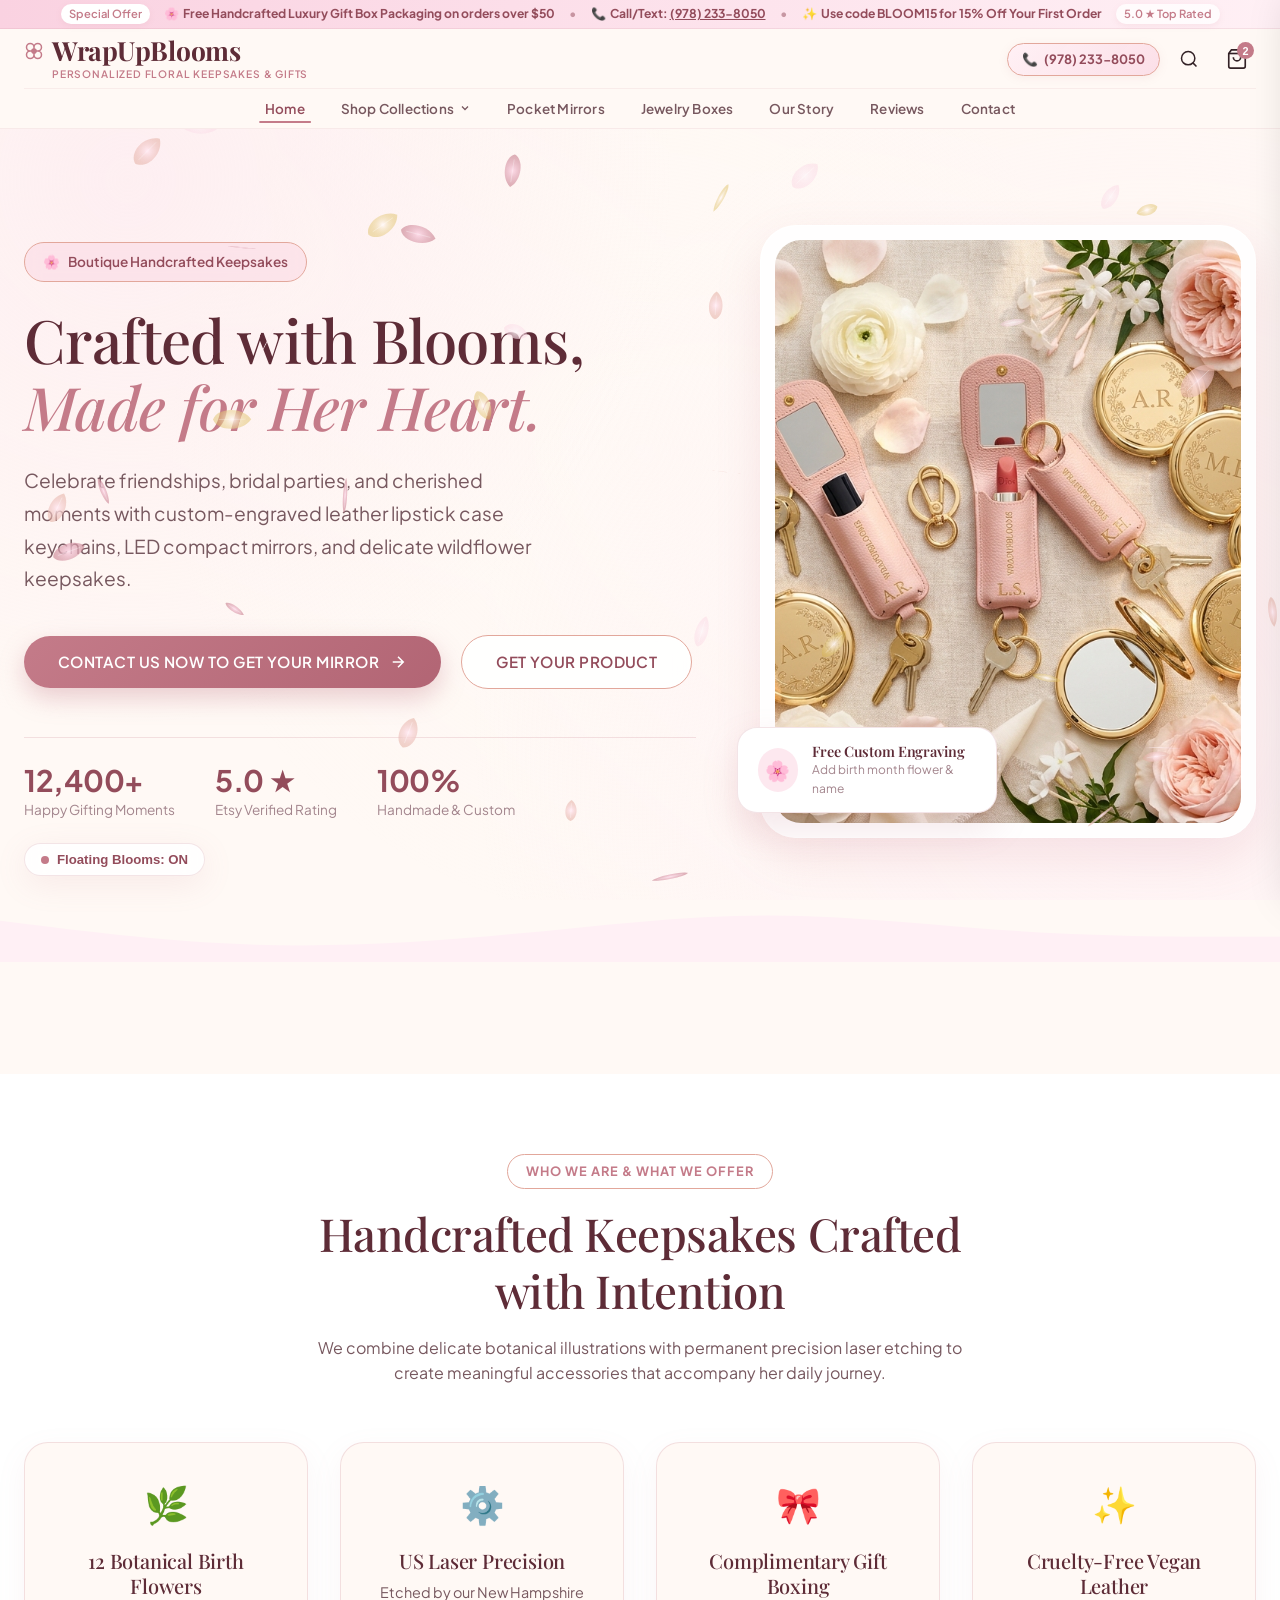
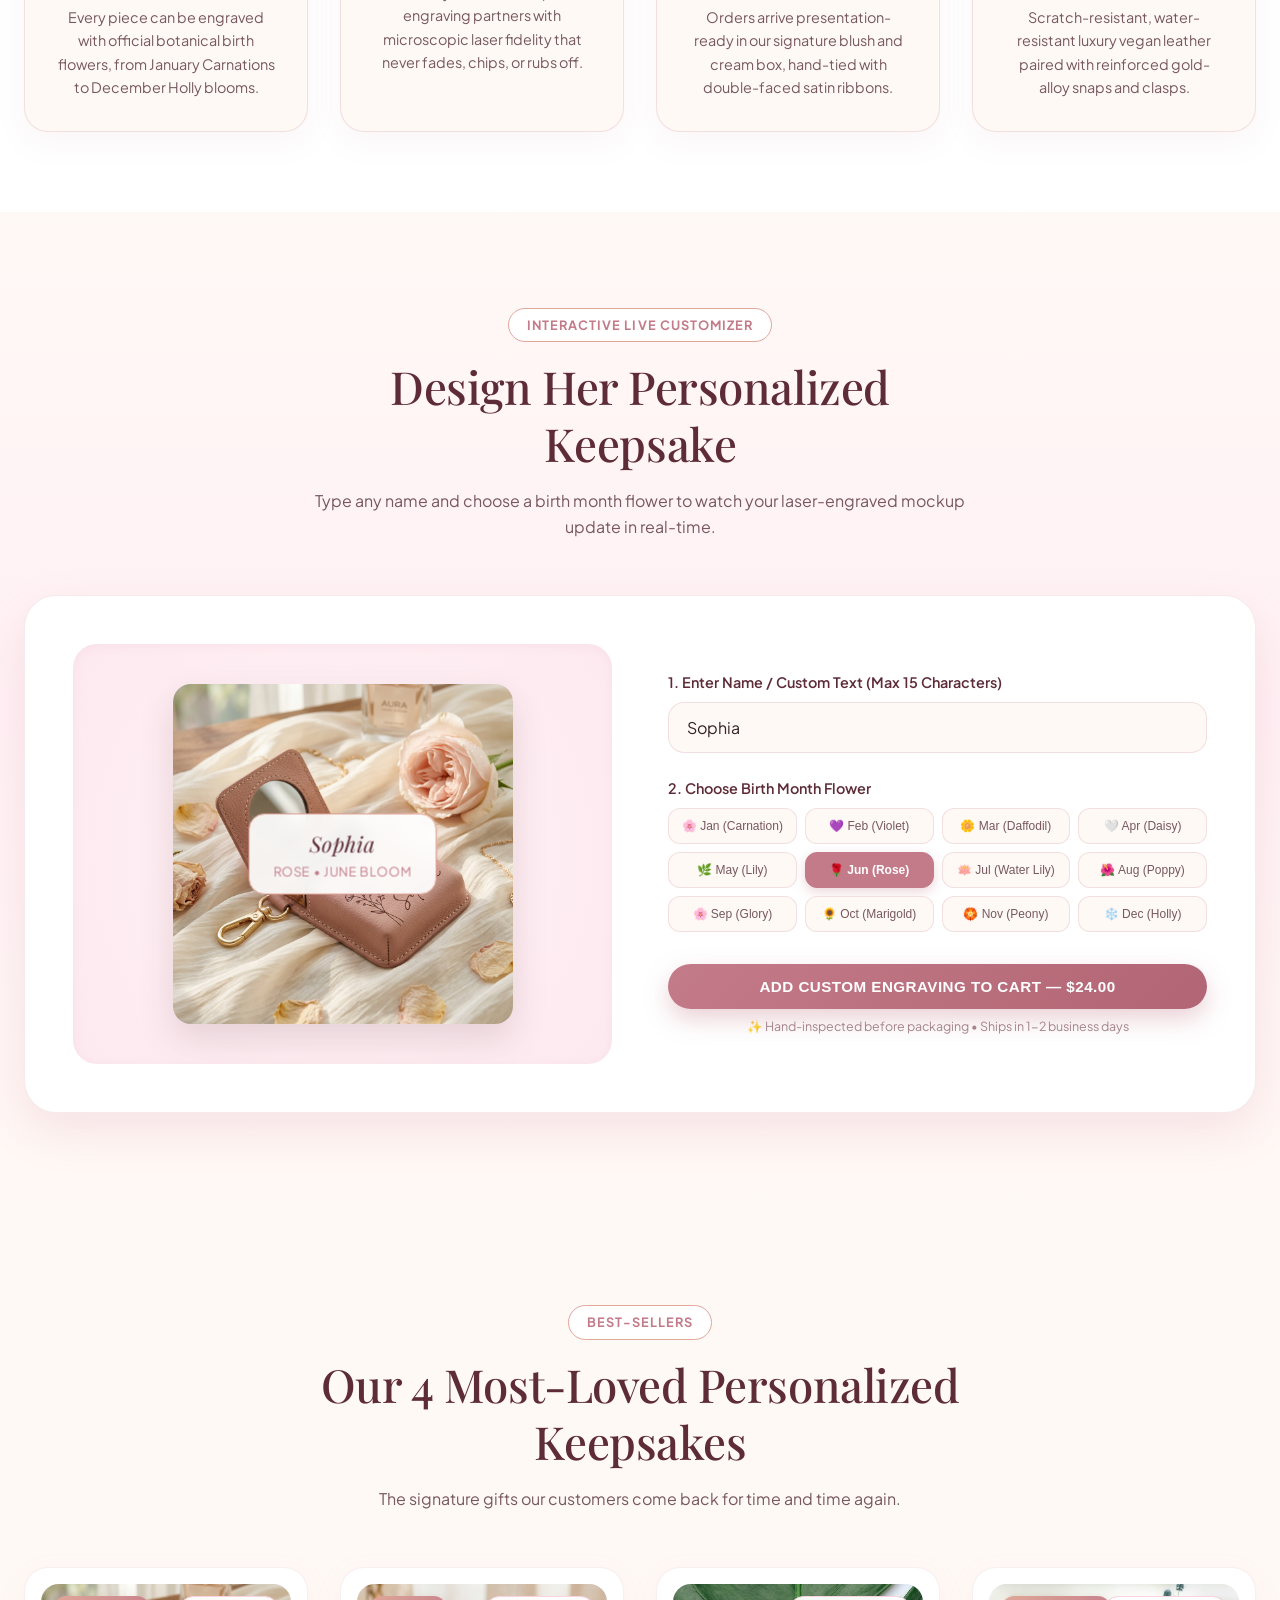
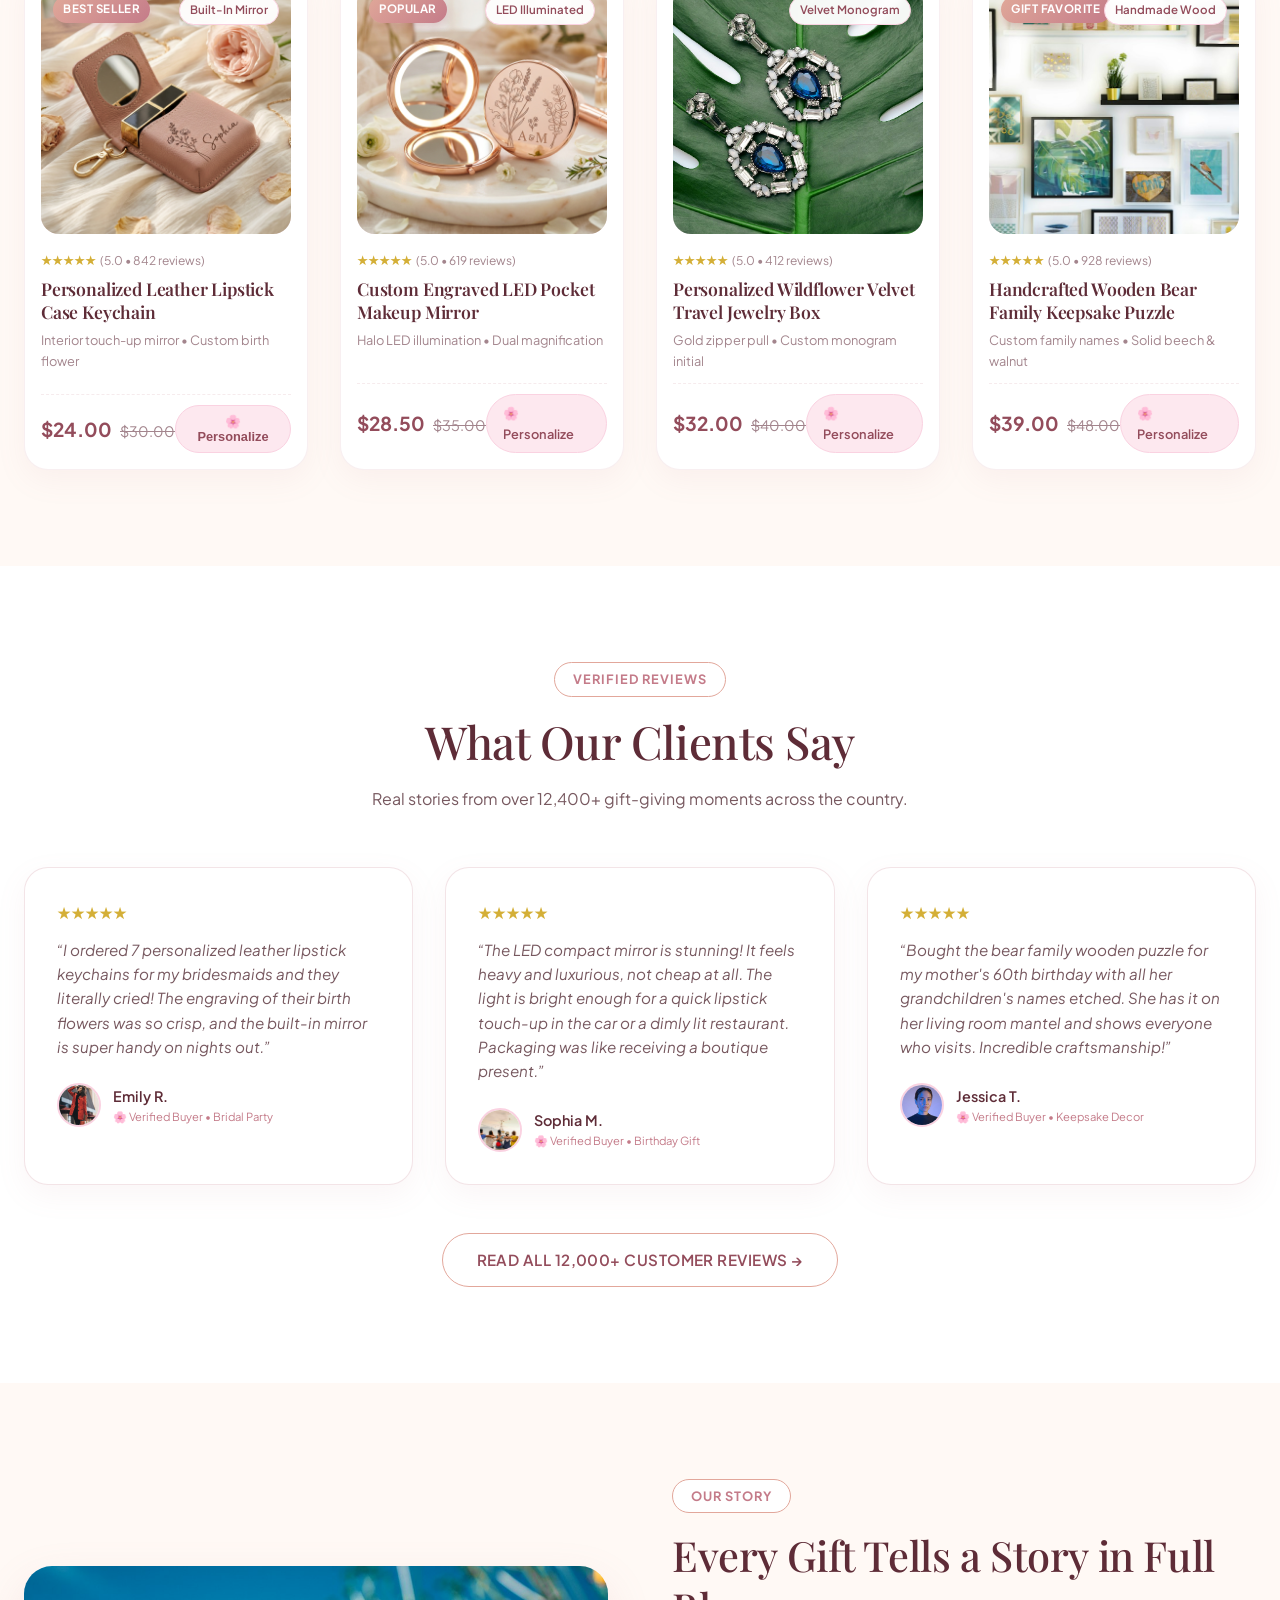
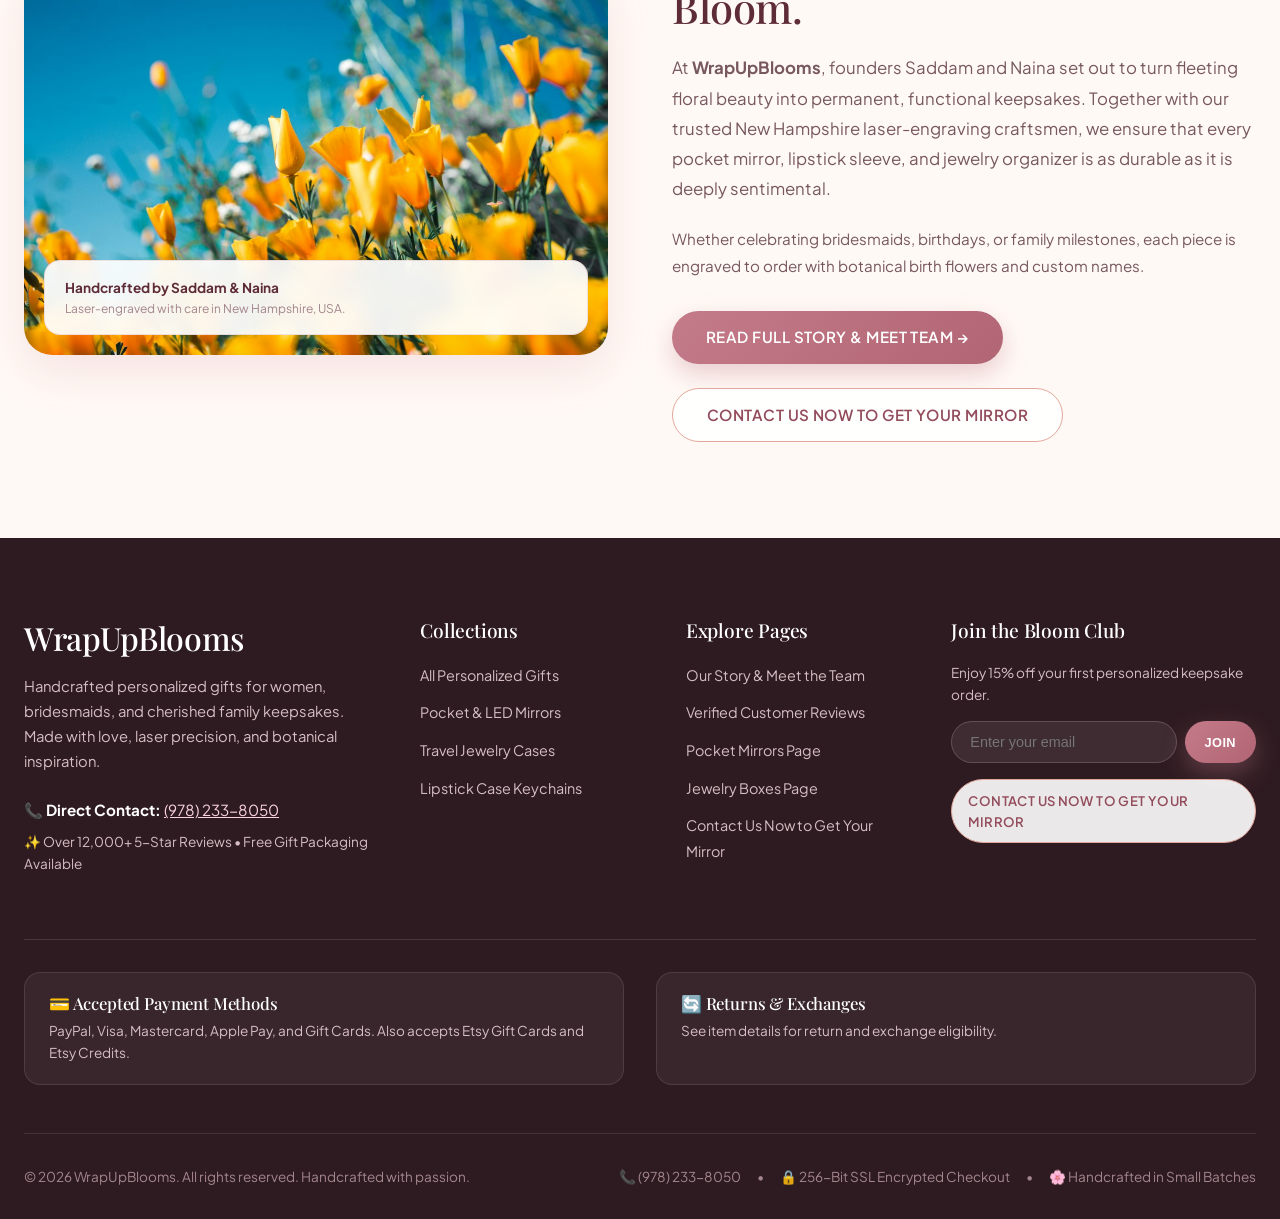
==== commit a5824d6c: "revert: restore original clean luxury theme build with compact header, two-column hero, and clean la" ====
--- a/index.html
+++ b/index.html
@@ -112,68 +112,71 @@
     </div>
   </header>
 
-  <!-- 1. Hero Section: Panoramic Masterpiece Showcase -->
-  <section class="hero-section hero-panoramic-section" id="hero-banner">
-    <div class="container">
-      
-      <!-- Hero Panoramic Showcase Card -->
-      <div class="hero-banner-showcase">
-        <!-- 1. The Panoramic Artwork Image (Clean, completely unobstructed, full beauty) -->
-        <div class="hero-artwork-frame">
-          <img 
-            src="images/hero-wrapupbloom-banner.png" 
-            alt="WrapUpBloom - Where every gift blooms into a memory - Laser Engraved Personalized Handcrafted Gifts" 
-            class="hero-artwork-img"
-            width="1024"
-            height="256"
-          >
-        </div>
-
-        <!-- 2. Integrated Action & Social Proof Shelf (Unobstructed, elegant presentation) -->
-        <div class="hero-action-shelf">
-          
-          <p class="hero-shelf-subtitle">
+  <!-- 1. Hero Section -->
+  <section class="hero-section" id="hero-banner">
+    <div class="container">
+      <div class="hero-grid">
+        <div class="hero-content">
+          <div class="hero-pill-badge">
+            <span>🌸</span>
+            <span>Boutique Handcrafted Keepsakes</span>
+          </div>
+
+          <h1 class="hero-title">
+            Crafted with Blooms, <br>
+            <span class="highlight">Made for Her Heart.</span>
+          </h1>
+
+          <p class="hero-subtitle">
             Celebrate friendships, bridal parties, and cherished moments with custom-engraved leather lipstick case keychains, LED compact mirrors, and delicate wildflower keepsakes.
           </p>
 
-          <!-- CTAs: Prominent, luxury styled -->
-          <div class="hero-shelf-cta-group">
-            <a href="contact.html" class="btn btn-primary hero-btn-main">
+          <div class="hero-cta-group">
+            <a href="contact.html" class="btn btn-primary">
               <span>Contact Us Now to Get Your Mirror</span>
               <svg width="18" height="18" viewBox="0 0 24 24" fill="none" stroke="currentColor" stroke-width="2"><path d="M5 12h14M12 5l7 7-7 7"/></svg>
             </a>
-            <a href="#featured-collection" class="btn btn-secondary hero-btn-sub">
+            <a href="#water-showcase" class="btn btn-secondary">
               <span>Get Your Product</span>
             </a>
           </div>
 
-          <!-- Verified Reviews & Trust Metrics Strip -->
-          <div class="hero-shelf-trust-strip">
-            <div class="trust-pill">
-              <span class="trust-icon">🌸</span>
-              <span><strong>12,400+</strong> Happy Gifting Moments</span>
-            </div>
-            <div class="trust-pill highlight-gold">
-              <span class="trust-stars">★★★★★</span>
-              <span><strong>5.0 ★</strong> Etsy Verified Rating</span>
-            </div>
-            <div class="trust-pill">
-              <span class="trust-icon">✨</span>
-              <span><strong>100%</strong> US Laser Engraved & Custom</span>
-            </div>
-            <div class="trust-pill">
-              <span class="trust-icon">📞</span>
-              <span>Studio: <a href="tel:9782338050" style="color: inherit; text-decoration: underline;"><strong>(978) 233-8050</strong></a></span>
-            </div>
-          </div>
-
-        </div>
-      </div>
-
+          <div class="hero-stats-row">
+            <div class="stat-item">
+              <h4>12,400+</h4>
+              <p>Happy Gifting Moments</p>
+            </div>
+            <div class="stat-item">
+              <h4>5.0 ★</h4>
+              <p>Etsy Verified Rating</p>
+            </div>
+            <div class="stat-item">
+              <h4>100%</h4>
+              <p>Handmade & Custom</p>
+            </div>
+          </div>
+        </div>
+
+        <div class="hero-visual">
+          <div class="hero-visual-card">
+            <div class="hero-img-wrapper">
+              <img src="images/hero-bespoke-banner.jpg" alt="WrapUpBlooms Luxury Personalized Keepsakes" onerror="this.src='images/hero-banner.jpg'">
+            </div>
+
+            <div class="hero-floating-floater floating-badge">
+              <div class="floater-icon-circle">🌸</div>
+              <div class="floater-text">
+                <h5>Free Custom Engraving</h5>
+                <p>Add birth month flower & name</p>
+              </div>
+            </div>
+          </div>
+        </div>
+      </div>
     </div>
 
     <!-- Undulating Water Wave Divider -->
-    <div class="water-wave-divider water-wave-animated" style="margin-top: 3.5rem;">
+    <div class="water-wave-divider water-wave-animated" style="margin-top: 4rem;">
       <svg viewBox="0 0 1440 120" fill="none" preserveAspectRatio="none">
         <path d="M0,32L48,42.7C96,53,192,75,288,80C384,85,480,75,576,58.7C672,43,768,21,864,21.3C960,21,1056,43,1152,53.3C1248,64,1344,64,1392,64L1440,64L1440,120L1392,120C1344,120,1248,120,1152,120C1056,120,960,120,864,120C768,120,672,120,576,120C480,120,384,120,288,120C192,120,96,120,48,120L0,120Z" fill="#FFF0F5"></path>
       </svg>
@@ -370,20 +373,16 @@
     </div>
   </section>
 
-  <!-- 4. What Our Clients Say (Non-Stop Continuously Moving Testimonials Section) -->
-  <section class="reviews-section" id="reviews" style="background: #FFFFFF; padding: 5.5rem 0; overflow: hidden;">
+  <!-- 4. What Our Clients Say (Testimonials Section) -->
+  <section class="reviews-section" id="reviews" style="background: #FFF; padding: 6rem 0;">
     <div class="container">
       <div class="section-header-center">
         <span class="section-subtitle-pill">Verified Reviews</span>
         <h2 class="section-title">What Our Clients Say</h2>
-        <p>Continuous love stories from over 12,400+ gift-giving celebrations across the country.</p>
-      </div>
-    </div>
-
-    <!-- Non-Stop Continuously Moving Testimonials Stream -->
-    <div class="testimonials-marquee-wrapper">
-      <div class="testimonials-marquee-track">
-        <!-- Set 1 -->
+        <p>Real stories from over 12,400+ gift-giving moments across the country.</p>
+      </div>
+
+      <div class="reviews-grid">
         <div class="review-card">
           <div class="review-stars">★★★★★</div>
           <p class="review-text">
@@ -425,112 +424,13 @@
             </div>
           </div>
         </div>
-
-        <div class="review-card">
-          <div class="review-stars">★★★★★</div>
-          <p class="review-text">
-            &ldquo;The velvet travel jewelry box is so plush! Kept all my rings and necklaces knot-free on my weekend getaway. The gold initial monogram looks so high-end!&rdquo;
-          </p>
-          <div class="reviewer-meta">
-            <img src="images/lookbook-4.jpg" alt="Chloe B." class="reviewer-avatar">
-            <div>
-              <div class="reviewer-name">Chloe B.</div>
-              <div class="verified-pill">🌸 Verified Buyer &bull; Travel Jewelry Case</div>
-            </div>
-          </div>
-        </div>
-
-        <div class="review-card">
-          <div class="review-stars">★★★★★</div>
-          <p class="review-text">
-            &ldquo;The floral resin keychain has genuine pressed petals and gold flakes. Shipped so quickly from New Hampshire and arrived in a delicate ribbon box!&rdquo;
-          </p>
-          <div class="reviewer-meta">
-            <img src="images/lookbook-1.jpg" alt="Hannah K." class="reviewer-avatar">
-            <div>
-              <div class="reviewer-name">Hannah K.</div>
-              <div class="verified-pill">🌸 Verified Buyer &bull; Maid of Honor</div>
-            </div>
-          </div>
-        </div>
-
-        <!-- Set 2 (Exact Duplicate for Seamless, Zero-Jerk Infinite Loop) -->
-        <div class="review-card">
-          <div class="review-stars">★★★★★</div>
-          <p class="review-text">
-            &ldquo;I ordered 7 personalized leather lipstick keychains for my bridesmaids and they literally cried! The engraving of their birth flowers was so crisp, and the built-in mirror is super handy on nights out.&rdquo;
-          </p>
-          <div class="reviewer-meta">
-            <img src="images/lookbook-1.jpg" alt="Emily R." class="reviewer-avatar">
-            <div>
-              <div class="reviewer-name">Emily R.</div>
-              <div class="verified-pill">🌸 Verified Buyer &bull; Bridal Party</div>
-            </div>
-          </div>
-        </div>
-
-        <div class="review-card">
-          <div class="review-stars">★★★★★</div>
-          <p class="review-text">
-            &ldquo;The LED compact mirror is stunning! It feels heavy and luxurious, not cheap at all. The light is bright enough for a quick lipstick touch-up in the car or a dimly lit restaurant. Packaging was like receiving a boutique present.&rdquo;
-          </p>
-          <div class="reviewer-meta">
-            <img src="images/lookbook-2.jpg" alt="Sophia M." class="reviewer-avatar">
-            <div>
-              <div class="reviewer-name">Sophia M.</div>
-              <div class="verified-pill">🌸 Verified Buyer &bull; Birthday Gift</div>
-            </div>
-          </div>
-        </div>
-
-        <div class="review-card">
-          <div class="review-stars">★★★★★</div>
-          <p class="review-text">
-            &ldquo;Bought the bear family wooden puzzle for my mother's 60th birthday with all her grandchildren's names etched. She has it on her living room mantel and shows everyone who visits. Incredible craftsmanship!&rdquo;
-          </p>
-          <div class="reviewer-meta">
-            <img src="images/lookbook-3.jpg" alt="Jessica T." class="reviewer-avatar">
-            <div>
-              <div class="reviewer-name">Jessica T.</div>
-              <div class="verified-pill">🌸 Verified Buyer &bull; Keepsake Decor</div>
-            </div>
-          </div>
-        </div>
-
-        <div class="review-card">
-          <div class="review-stars">★★★★★</div>
-          <p class="review-text">
-            &ldquo;The velvet travel jewelry box is so plush! Kept all my rings and necklaces knot-free on my weekend getaway. The gold initial monogram looks so high-end!&rdquo;
-          </p>
-          <div class="reviewer-meta">
-            <img src="images/lookbook-4.jpg" alt="Chloe B." class="reviewer-avatar">
-            <div>
-              <div class="reviewer-name">Chloe B.</div>
-              <div class="verified-pill">🌸 Verified Buyer &bull; Travel Jewelry Case</div>
-            </div>
-          </div>
-        </div>
-
-        <div class="review-card">
-          <div class="review-stars">★★★★★</div>
-          <p class="review-text">
-            &ldquo;The floral resin keychain has genuine pressed petals and gold flakes. Shipped so quickly from New Hampshire and arrived in a delicate ribbon box!&rdquo;
-          </p>
-          <div class="reviewer-meta">
-            <img src="images/lookbook-1.jpg" alt="Hannah K." class="reviewer-avatar">
-            <div>
-              <div class="reviewer-name">Hannah K.</div>
-              <div class="verified-pill">🌸 Verified Buyer &bull; Maid of Honor</div>
-            </div>
-          </div>
-        </div>
-      </div>
-    </div>
-
-    <div class="container" style="text-align: center; margin-top: 1.5rem;">
-      <a href="reviews.html" class="btn btn-secondary">
-        <span>Read All 12,000+ Customer Reviews &rarr;</span>
-      </a>
+      </div>
+
+      <div style="text-align: center; margin-top: 3rem;">
+        <a href="reviews.html" class="btn btn-secondary">
+          <span>Read All 12,000+ Customer Reviews &rarr;</span>
+        </a>
+      </div>
     </div>
   </section>
 
@@ -657,61 +557,6 @@
     </div>
   </footer>
 
-  <!-- Floating Boutique Concierge Chatbot ("Get Yours Now!") -->
-  <div id="wrapup-chatbot-root" class="wrapup-chatbot-root">
-    <!-- Floating Pinkish Trigger Button -->
-    <button id="chatbot-toggle-btn" class="chatbot-floating-pill" aria-label="Open WrapUpBlooms Live Assistant">
-      <span class="chatbot-pill-icon">🌸</span>
-      <span class="chatbot-pill-text">
-        <span class="chatbot-pill-sub">Need Help?</span>
-        <span class="chatbot-pill-title">Get Yours Now! 💬</span>
-      </span>
-      <span class="chatbot-pulse-dot"></span>
-    </button>
-
-    <!-- Interactive Chat Window -->
-    <div id="chatbot-window" class="chatbot-window" role="dialog" aria-modal="true" aria-label="WrapUpBlooms Boutique Chat Assistant">
-      <div class="chatbot-header">
-        <div class="chatbot-header-info">
-          <div class="chatbot-avatar">🌸</div>
-          <div>
-            <h3 class="chatbot-title">WrapUpBlooms Studio</h3>
-            <span class="chatbot-status">Saddam & Naina &bull; Online Now</span>
-          </div>
-        </div>
-        <button id="chatbot-close-btn" class="chatbot-close-btn" aria-label="Close Chat">✕</button>
-      </div>
-
-      <div id="chatbot-body" class="chatbot-body">
-        <div class="chat-bubble bot">
-          🌸 <strong>Hello darling!</strong> Welcome to WrapUpBlooms. We handcraft laser-engraved compact mirrors, lipstick keychains, and velvet jewelry organizers.
-        </div>
-        <div class="chat-bubble bot">
-          How can we help you personalize her keepsake today? Click a prompt below or ask us anything! 💖
-        </div>
-
-        <div class="chatbot-quick-chips">
-          <button type="button" class="chatbot-chip">🪞 Order Custom Mirror</button>
-          <button type="button" class="chatbot-chip">💄 Lipstick Case Keychain</button>
-          <button type="button" class="chatbot-chip">💍 Velvet Jewelry Box</button>
-          <button type="button" class="chatbot-chip">🌸 12 Birth Flowers Guide</button>
-          <button type="button" class="chatbot-chip">✨ Bridal Party Discounts</button>
-          <button type="button" class="chatbot-chip">📞 Call/Text: (978) 233-8050</button>
-        </div>
-      </div>
-
-      <div class="chatbot-footer">
-        <form id="chatbot-form" class="chatbot-form">
-          <input type="text" id="chatbot-input" class="chatbot-input" placeholder="Type your question or name here..." autocomplete="off">
-          <button type="submit" class="chatbot-send-btn" aria-label="Send Message">➤</button>
-        </form>
-        <div class="chatbot-cta-row">
-          <a href="contact.html" class="chatbot-direct-cta">👉 Contact Us Now to Get Your Mirror</a>
-        </div>
-      </div>
-    </div>
-  </div>
-
   <script src="WrapUpBlooms-Theme/assets/floating-petals.js"></script>
   <script src="WrapUpBlooms-Theme/assets/water-ripple.js"></script>
   <script src="WrapUpBlooms-Theme/assets/theme.js"></script>
--- a/WrapUpBlooms-Theme/assets/theme.css
+++ b/WrapUpBlooms-Theme/assets/theme.css
@@ -553,103 +553,8 @@
 /* Hero Section */
 .hero-section {
   position: relative;
-  padding: 2.5rem 0 3rem;
+  padding: 6rem 0 7rem;
   overflow: hidden;
-}
-
-/* Panoramic Masterpiece Hero Showcase */
-.hero-banner-showcase {
-  background: #FFFFFF;
-  border-radius: 28px;
-  overflow: hidden;
-  border: 1.5px solid var(--border-delicate);
-  box-shadow: 0 16px 40px rgba(196, 123, 137, 0.1);
-  transition: var(--transition-smooth);
-}
-
-.hero-banner-showcase:hover {
-  box-shadow: 0 20px 48px rgba(196, 123, 137, 0.15);
-}
-
-.hero-artwork-frame {
-  width: 100%;
-  position: relative;
-  overflow: hidden;
-  line-height: 0;
-  background: #FBF6EF;
-  border-bottom: 1.5px solid rgba(196, 123, 137, 0.12);
-}
-
-.hero-artwork-img {
-  width: 100%;
-  height: auto;
-  display: block;
-  object-fit: contain;
-}
-
-.hero-action-shelf {
-  padding: 2.25rem 2.5rem 2rem;
-  text-align: center;
-  background: linear-gradient(180deg, #FFFFFF 0%, rgba(255, 249, 245, 0.95) 100%);
-}
-
-.hero-shelf-subtitle {
-  font-size: 1.15rem;
-  color: var(--text-secondary);
-  max-width: 820px;
-  margin: 0 auto 1.75rem;
-  line-height: 1.75;
-}
-
-.hero-shelf-cta-group {
-  display: flex;
-  justify-content: center;
-  align-items: center;
-  gap: 1.25rem;
-  margin-bottom: 2rem;
-  flex-wrap: wrap;
-}
-
-.hero-shelf-cta-group .btn {
-  padding: 14px 34px;
-}
-
-.hero-shelf-trust-strip {
-  display: flex;
-  justify-content: center;
-  align-items: center;
-  gap: 1rem;
-  flex-wrap: wrap;
-  padding-top: 1.5rem;
-  border-top: 1px dashed rgba(196, 123, 137, 0.22);
-}
-
-.trust-pill {
-  display: inline-flex;
-  align-items: center;
-  gap: 8px;
-  background: #FFFFFF;
-  padding: 8px 18px;
-  border-radius: 999px;
-  border: 1px solid var(--border-delicate);
-  font-size: 0.86rem;
-  color: var(--text-secondary);
-  box-shadow: 0 2px 8px rgba(196, 123, 137, 0.06);
-  white-space: nowrap;
-}
-
-.trust-pill.highlight-gold {
-  border-color: rgba(212, 175, 55, 0.35);
-  background: #FFFAF0;
-}
-
-.trust-pill .trust-stars {
-  color: var(--accent-gold);
-  letter-spacing: 1px;
-}
-
-.trust-pill .trust-icon {
-  font-size: 1rem;
 }
 
 .hero-grid {
@@ -1487,380 +1392,3 @@
     grid-template-columns: 1fr;
   }
 }
-
-/* ========================================================
-   Infinite Non-Stop Moving Testimonials Marquee
-   ======================================================== */
-.testimonials-marquee-wrapper {
-  width: 100%;
-  overflow: hidden;
-  position: relative;
-  padding: 1.5rem 0 2rem;
-  -webkit-mask-image: linear-gradient(to right, transparent 0%, black 5%, black 95%, transparent 100%);
-  mask-image: linear-gradient(to right, transparent 0%, black 5%, black 95%, transparent 100%);
-}
-
-.testimonials-marquee-track {
-  display: flex;
-  gap: 2rem;
-  width: max-content;
-  animation: infiniteMarqueeScroll 38s linear infinite;
-  will-change: transform;
-}
-
-.testimonials-marquee-track:hover {
-  animation-play-state: paused;
-}
-
-@keyframes infiniteMarqueeScroll {
-  0% {
-    transform: translateX(0);
-  }
-  100% {
-    transform: translateX(-50%);
-  }
-}
-
-.testimonials-marquee-track .review-card {
-  flex: 0 0 380px;
-  width: 380px;
-  min-width: 340px;
-  max-width: 420px;
-  box-shadow: 0 8px 24px rgba(196, 123, 137, 0.08);
-  transition: transform 0.3s ease, box-shadow 0.3s ease;
-  margin: 0;
-  border-radius: 24px;
-}
-
-.testimonials-marquee-track .review-card:hover {
-  transform: translateY(-4px) scale(1.02);
-  box-shadow: 0 14px 32px rgba(196, 123, 137, 0.16);
-}
-
-@media (max-width: 768px) {
-  .testimonials-marquee-track .review-card {
-    flex: 0 0 300px;
-    width: 300px;
-    min-width: 280px;
-  }
-  .testimonials-marquee-track {
-    animation-duration: 26s;
-  }
-}
-
-/* ========================================================
-   Floating Pinkish Boutique Concierge Chatbot ("Get Yours Now!")
-   ======================================================== */
-.wrapup-chatbot-root {
-  position: fixed;
-  bottom: 24px;
-  right: 24px;
-  z-index: 9999;
-  font-family: var(--font-sans);
-}
-
-.chatbot-floating-pill {
-  display: flex;
-  align-items: center;
-  gap: 12px;
-  background: linear-gradient(135deg, #C47B89 0%, #D88998 50%, #B26574 100%);
-  color: #FFFFFF;
-  border: 2px solid rgba(255, 255, 255, 0.85);
-  padding: 11px 22px;
-  border-radius: 999px;
-  box-shadow: 0 8px 26px rgba(196, 123, 137, 0.45), 0 2px 6px rgba(0, 0, 0, 0.08);
-  cursor: pointer;
-  transition: all 0.3s cubic-bezier(0.16, 1, 0.3, 1);
-  text-decoration: none;
-  animation: chatbotFloatWave 4s ease-in-out infinite;
-}
-
-.chatbot-floating-pill:hover {
-  transform: translateY(-3px) scale(1.03);
-  box-shadow: 0 12px 32px rgba(196, 123, 137, 0.6);
-  background: linear-gradient(135deg, #B26574 0%, #C47B89 50%, #934C5B 100%);
-}
-
-@keyframes chatbotFloatWave {
-  0%, 100% {
-    transform: translateY(0);
-  }
-  50% {
-    transform: translateY(-5px);
-  }
-}
-
-.chatbot-pill-icon {
-  font-size: 1.4rem;
-  display: flex;
-  align-items: center;
-  justify-content: center;
-}
-
-.chatbot-pill-text {
-  display: flex;
-  flex-direction: column;
-  text-align: left;
-  line-height: 1.15;
-}
-
-.chatbot-pill-sub {
-  font-size: 0.68rem;
-  letter-spacing: 0.06em;
-  text-transform: uppercase;
-  color: #FFE6EC;
-  font-weight: 600;
-}
-
-.chatbot-pill-title {
-  font-size: 0.95rem;
-  font-weight: 700;
-  letter-spacing: 0.02em;
-  color: #FFFFFF;
-  white-space: nowrap;
-}
-
-.chatbot-pulse-dot {
-  width: 9px;
-  height: 9px;
-  background: #4ADE80;
-  border-radius: 50%;
-  box-shadow: 0 0 0 3px rgba(74, 222, 128, 0.3);
-  animation: pulseDot 2s infinite;
-}
-
-/* Chatbot Popup Window */
-.chatbot-window {
-  position: absolute;
-  bottom: 70px;
-  right: 0;
-  width: 370px;
-  max-width: calc(100vw - 32px);
-  height: 520px;
-  max-height: calc(100vh - 120px);
-  background: #FFFFFF;
-  border-radius: 28px;
-  box-shadow: 0 20px 50px rgba(196, 123, 137, 0.28), 0 4px 15px rgba(0, 0, 0, 0.08);
-  border: 1.5px solid var(--border-delicate);
-  display: flex;
-  flex-direction: column;
-  overflow: hidden;
-  opacity: 0;
-  visibility: hidden;
-  transform: translateY(20px) scale(0.95);
-  transition: all 0.35s cubic-bezier(0.16, 1, 0.3, 1);
-  z-index: 10000;
-}
-
-.chatbot-window.open {
-  opacity: 1;
-  visibility: visible;
-  transform: translateY(0) scale(1);
-}
-
-.chatbot-header {
-  background: linear-gradient(135deg, #C47B89 0%, #B26574 100%);
-  color: #FFFFFF;
-  padding: 16px 18px;
-  display: flex;
-  align-items: center;
-  justify-content: space-between;
-  border-bottom: 1px solid rgba(255, 255, 255, 0.15);
-}
-
-.chatbot-header-info {
-  display: flex;
-  align-items: center;
-  gap: 12px;
-}
-
-.chatbot-avatar {
-  width: 38px;
-  height: 38px;
-  border-radius: 50%;
-  background: rgba(255, 255, 255, 0.2);
-  display: flex;
-  align-items: center;
-  justify-content: center;
-  font-size: 1.25rem;
-  border: 1.5px solid rgba(255, 255, 255, 0.5);
-}
-
-.chatbot-title {
-  font-family: var(--font-serif);
-  font-size: 1.05rem;
-  font-weight: 700;
-  margin: 0;
-  color: #FFFFFF;
-}
-
-.chatbot-status {
-  font-size: 0.74rem;
-  color: #FFE6EC;
-  display: flex;
-  align-items: center;
-  gap: 5px;
-}
-
-.chatbot-status::before {
-  content: '';
-  width: 6px;
-  height: 6px;
-  background: #4ADE80;
-  border-radius: 50%;
-  display: inline-block;
-}
-
-.chatbot-close-btn {
-  background: rgba(255, 255, 255, 0.15);
-  border: none;
-  color: #FFFFFF;
-  width: 30px;
-  height: 30px;
-  border-radius: 50%;
-  cursor: pointer;
-  display: flex;
-  align-items: center;
-  justify-content: center;
-  font-size: 1.1rem;
-  transition: var(--transition-smooth);
-}
-
-.chatbot-close-btn:hover {
-  background: rgba(255, 255, 255, 0.3);
-  transform: scale(1.1);
-}
-
-.chatbot-body {
-  flex: 1;
-  padding: 16px;
-  overflow-y: auto;
-  background: radial-gradient(circle at 50% 0%, #FFF0F5 0%, #FFF9F5 100%);
-  display: flex;
-  flex-direction: column;
-  gap: 12px;
-}
-
-.chat-bubble {
-  max-width: 86%;
-  padding: 12px 16px;
-  border-radius: 18px;
-  font-size: 0.88rem;
-  line-height: 1.5;
-}
-
-.chat-bubble.bot {
-  background: #FFFFFF;
-  color: var(--primary-deep);
-  border: 1px solid var(--border-delicate);
-  border-bottom-left-radius: 4px;
-  align-self: flex-start;
-  box-shadow: 0 2px 8px rgba(196, 123, 137, 0.06);
-}
-
-.chat-bubble.user {
-  background: linear-gradient(135deg, #C47B89, #B26574);
-  color: #FFFFFF;
-  border-bottom-right-radius: 4px;
-  align-self: flex-end;
-  box-shadow: 0 4px 12px rgba(196, 123, 137, 0.25);
-}
-
-.chatbot-quick-chips {
-  display: flex;
-  flex-wrap: wrap;
-  gap: 8px;
-  margin-top: 4px;
-}
-
-.chatbot-chip {
-  background: #FFFFFF;
-  border: 1px solid var(--accent-rose-gold);
-  color: var(--primary-dark-rose);
-  padding: 6px 12px;
-  border-radius: 999px;
-  font-size: 0.78rem;
-  font-weight: 600;
-  cursor: pointer;
-  transition: var(--transition-smooth);
-  box-shadow: 0 2px 6px rgba(196, 123, 137, 0.08);
-}
-
-.chatbot-chip:hover {
-  background: var(--bg-petal);
-  border-color: var(--primary-rose);
-  transform: translateY(-1px);
-}
-
-.chatbot-footer {
-  padding: 12px 14px;
-  background: #FFFFFF;
-  border-top: 1px solid var(--border-delicate);
-}
-
-.chatbot-form {
-  display: flex;
-  align-items: center;
-  gap: 8px;
-}
-
-.chatbot-input {
-  flex: 1;
-  padding: 9px 14px;
-  border: 1.5px solid var(--border-delicate);
-  border-radius: 999px;
-  font-size: 0.86rem;
-  outline: none;
-  background: var(--bg-cream);
-  color: var(--text-primary);
-  transition: var(--transition-smooth);
-}
-
-.chatbot-input:focus {
-  border-color: var(--primary-rose);
-  background: #FFFFFF;
-  box-shadow: 0 0 0 3px rgba(196, 123, 137, 0.15);
-}
-
-.chatbot-send-btn {
-  width: 36px;
-  height: 36px;
-  border-radius: 50%;
-  background: linear-gradient(135deg, #C47B89, #B26574);
-  color: #FFFFFF;
-  border: none;
-  cursor: pointer;
-  display: flex;
-  align-items: center;
-  justify-content: center;
-  font-size: 1rem;
-  transition: var(--transition-smooth);
-}
-
-.chatbot-send-btn:hover {
-  transform: scale(1.08);
-  box-shadow: 0 4px 12px rgba(196, 123, 137, 0.35);
-}
-
-.chatbot-cta-row {
-  margin-top: 8px;
-  text-align: center;
-}
-
-.chatbot-direct-cta {
-  display: block;
-  background: var(--bg-petal);
-  color: var(--primary-dark-rose);
-  padding: 6px 12px;
-  border-radius: 999px;
-  font-size: 0.75rem;
-  font-weight: 700;
-  text-decoration: none;
-  border: 1px dashed var(--primary-rose);
-  transition: var(--transition-smooth);
-}
-
-.chatbot-direct-cta:hover {
-  background: var(--primary-rose);
-  color: #FFFFFF;
-}
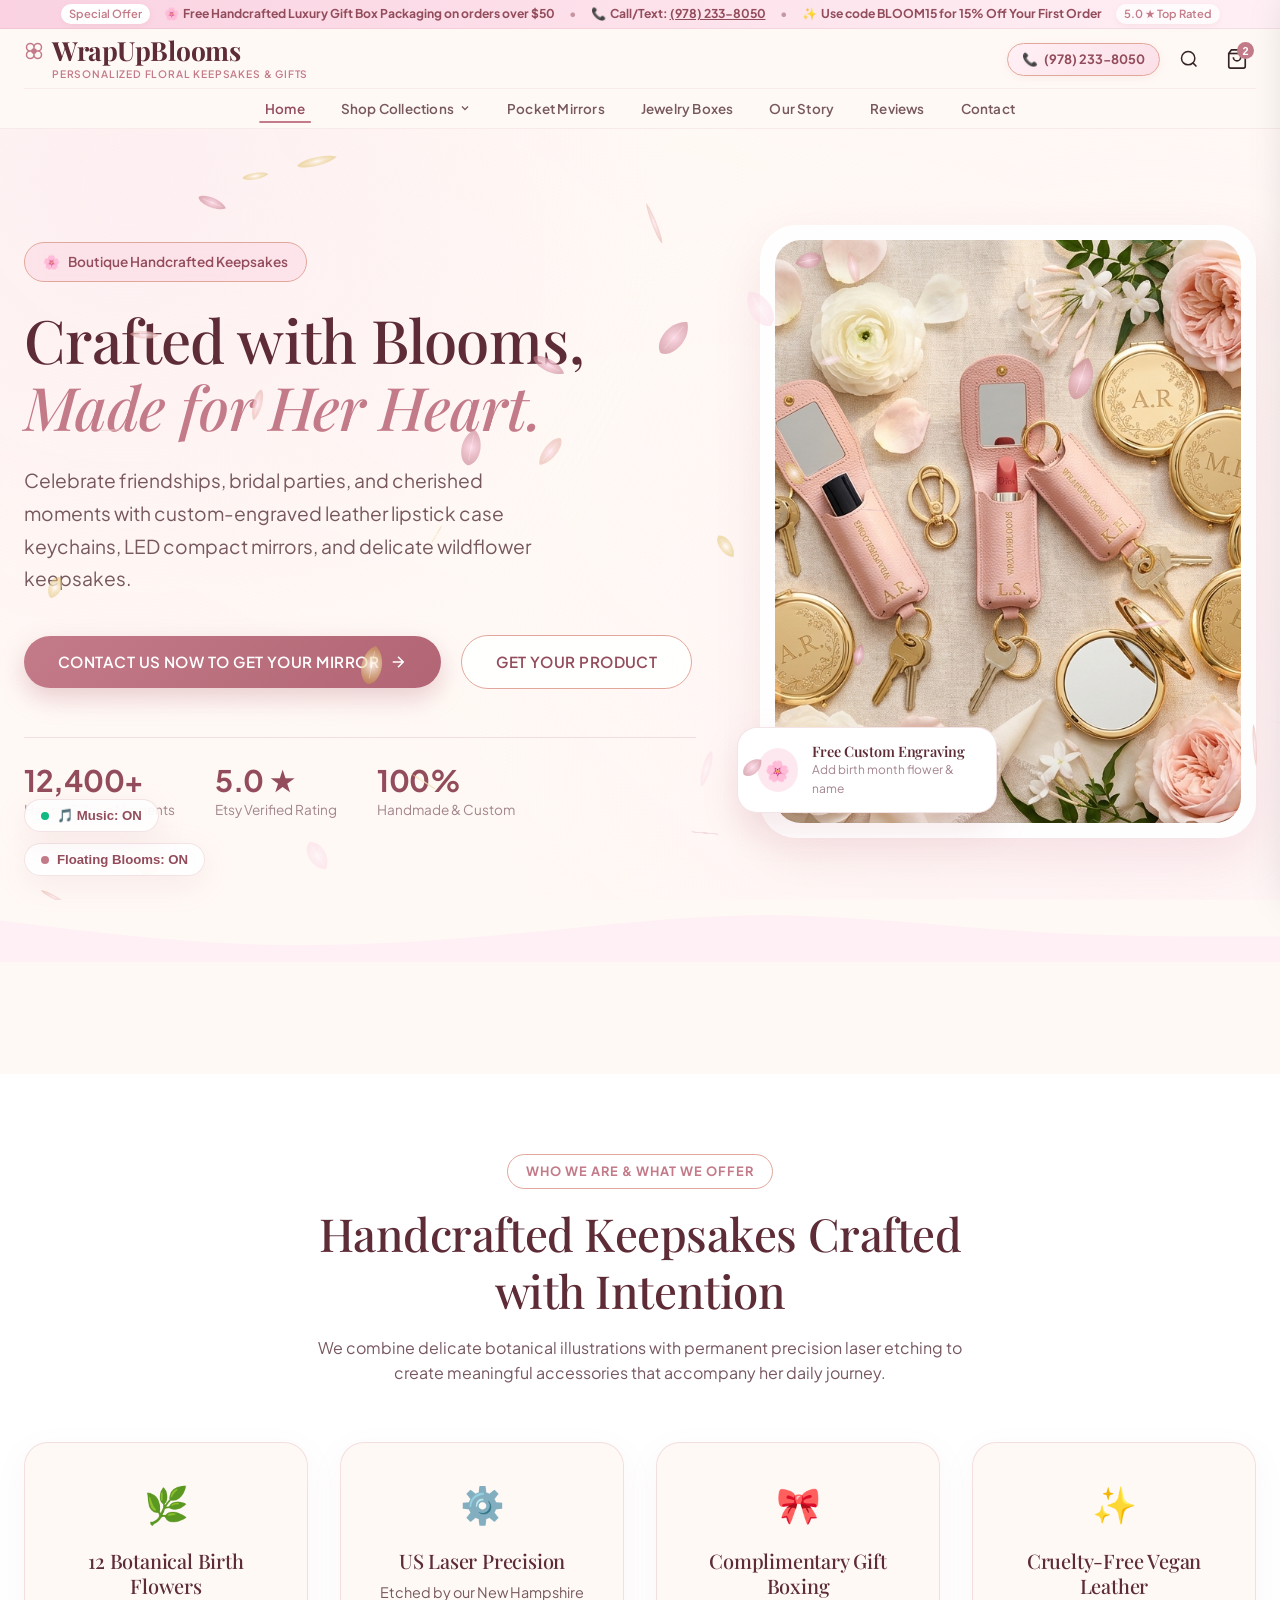
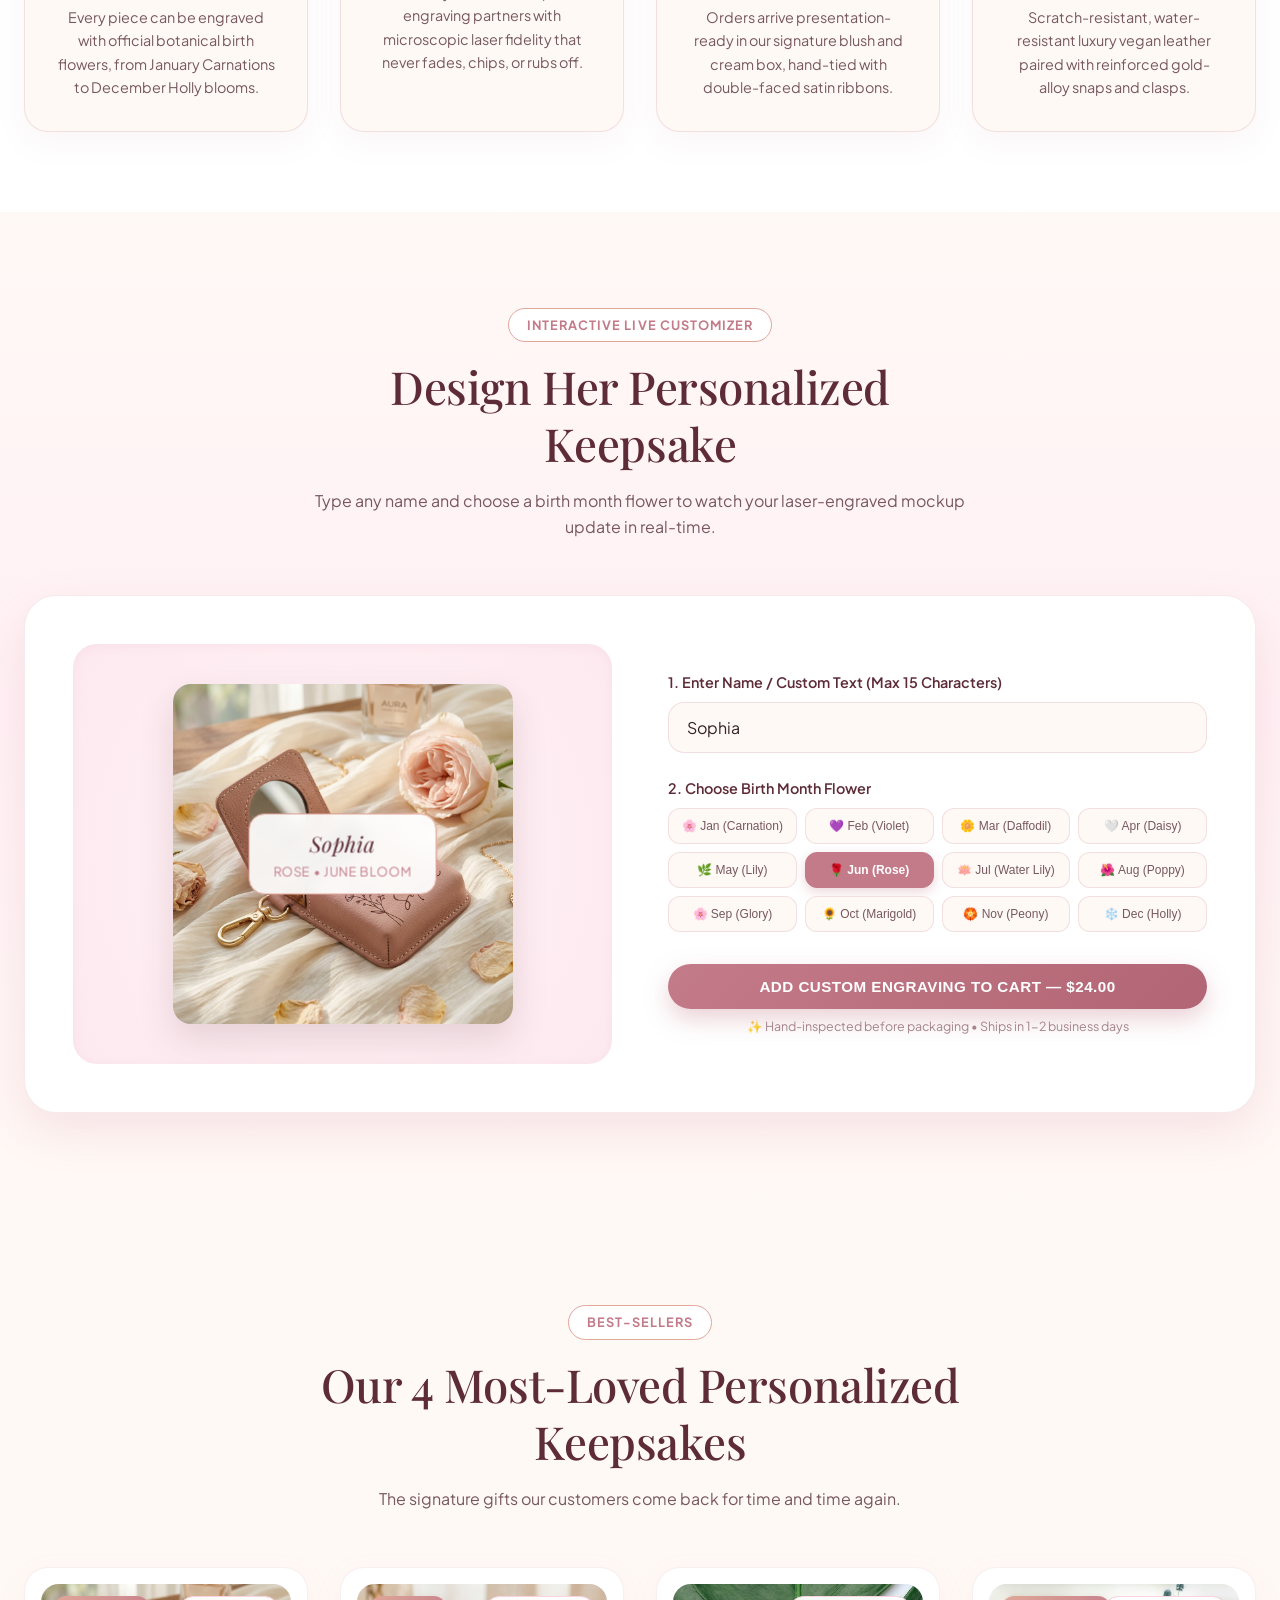
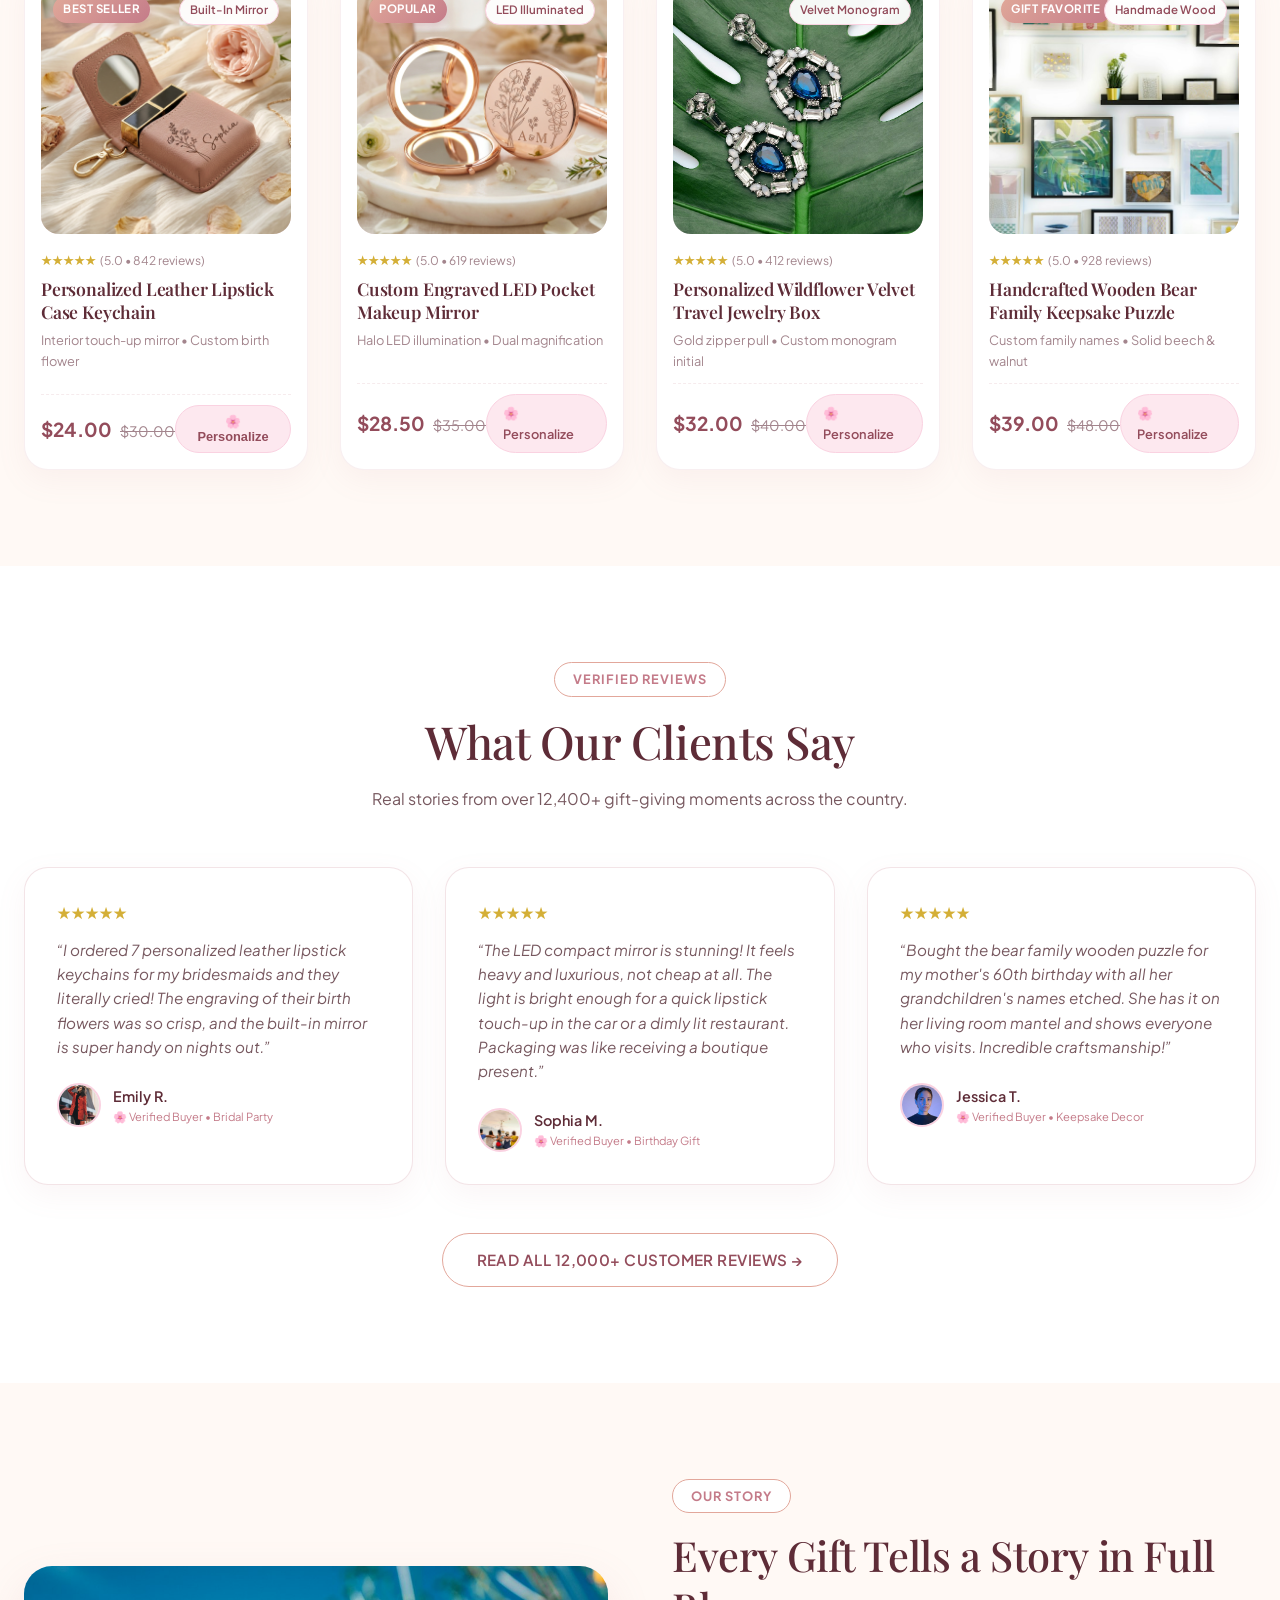
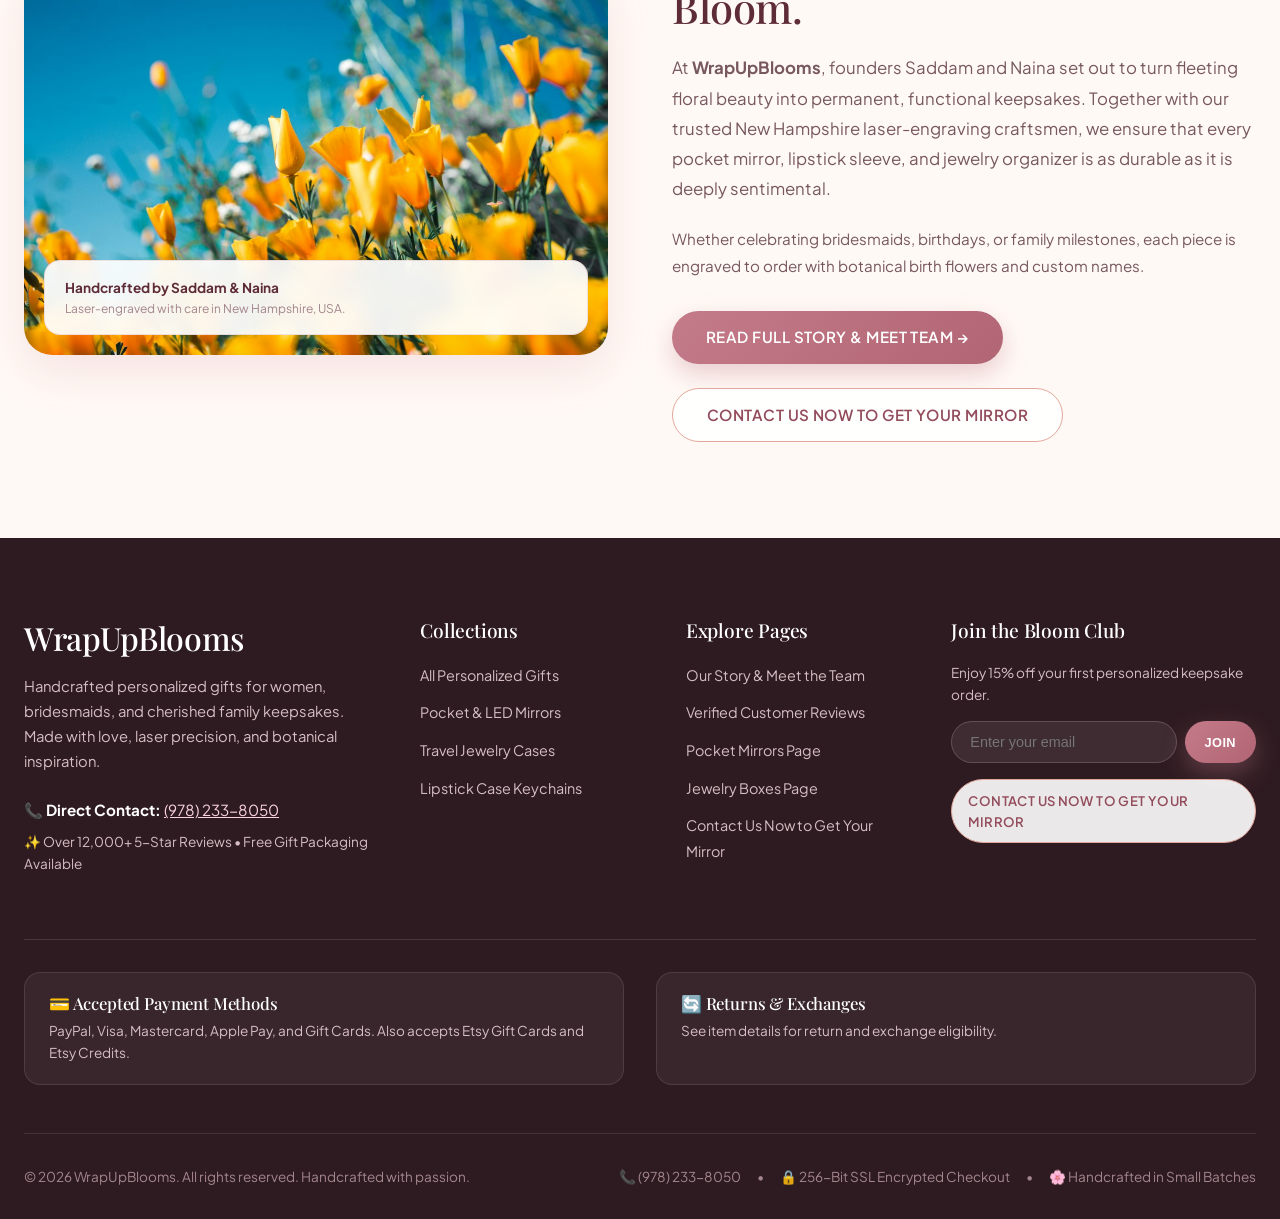
==== commit 60407220: "feat: add acoustic guitar & piano background music with floating sound pill" ====
--- a/index.html
+++ b/index.html
@@ -32,6 +32,15 @@
     <span class="sparkle-dot"></span> Floating Blooms: ON
   </button>
 
+  <!-- Floating Melodies Acoustic Sound Control Pill -->
+  <button id="toggle-music" class="music-toggle-btn" aria-label="Toggle Boutique Melodies">
+    <span class="music-dot"></span> 🎵 Music: ON
+  </button>
+  <audio id="bg-music-player" loop preload="auto">
+    <source src="WrapUpBlooms-Theme/assets/boutique-melodies.mp3" type="audio/mpeg">
+    <source src="assets/boutique-melodies.mp3" type="audio/mpeg">
+  </audio>
+
   <!-- Announcement Bar -->
   <div class="announcement-bar" role="region" aria-label="Announcement">
     <div class="container">
@@ -560,5 +569,6 @@
   <script src="WrapUpBlooms-Theme/assets/floating-petals.js"></script>
   <script src="WrapUpBlooms-Theme/assets/water-ripple.js"></script>
   <script src="WrapUpBlooms-Theme/assets/theme.js"></script>
+  <script src="WrapUpBlooms-Theme/assets/bg-music.js"></script>
 </body>
 </html>
--- a/WrapUpBlooms-Theme/assets/theme.css
+++ b/WrapUpBlooms-Theme/assets/theme.css
@@ -162,6 +162,52 @@
   50% { transform: scale(1.4); opacity: 1; }
 }
 
+.music-toggle-btn {
+  position: fixed;
+  bottom: 68px;
+  left: 24px;
+  background: var(--bg-card-glass);
+  backdrop-filter: blur(12px);
+  -webkit-backdrop-filter: blur(12px);
+  border: 1px solid var(--border-delicate);
+  padding: 8px 16px;
+  border-radius: 999px;
+  font-size: 0.825rem;
+  font-weight: 600;
+  color: var(--primary-dark-rose);
+  cursor: pointer;
+  box-shadow: var(--shadow-glass);
+  display: flex;
+  align-items: center;
+  gap: 8px;
+  z-index: 100;
+  transition: var(--transition-smooth);
+}
+
+.music-toggle-btn:hover {
+  transform: translateY(-2px);
+  background: #FFF;
+  box-shadow: var(--shadow-hover);
+}
+
+.music-toggle-btn .music-dot {
+  width: 8px;
+  height: 8px;
+  border-radius: 50%;
+  background: #10B981;
+  animation: pulseDot 2s infinite;
+}
+
+.music-toggle-btn.is-muted {
+  color: var(--text-muted);
+}
+
+.music-toggle-btn.is-muted .music-dot {
+  background: #9CA3AF;
+  animation: none;
+}
+
+
 /* Buttons & CTAs */
 .btn {
   display: inline-flex;
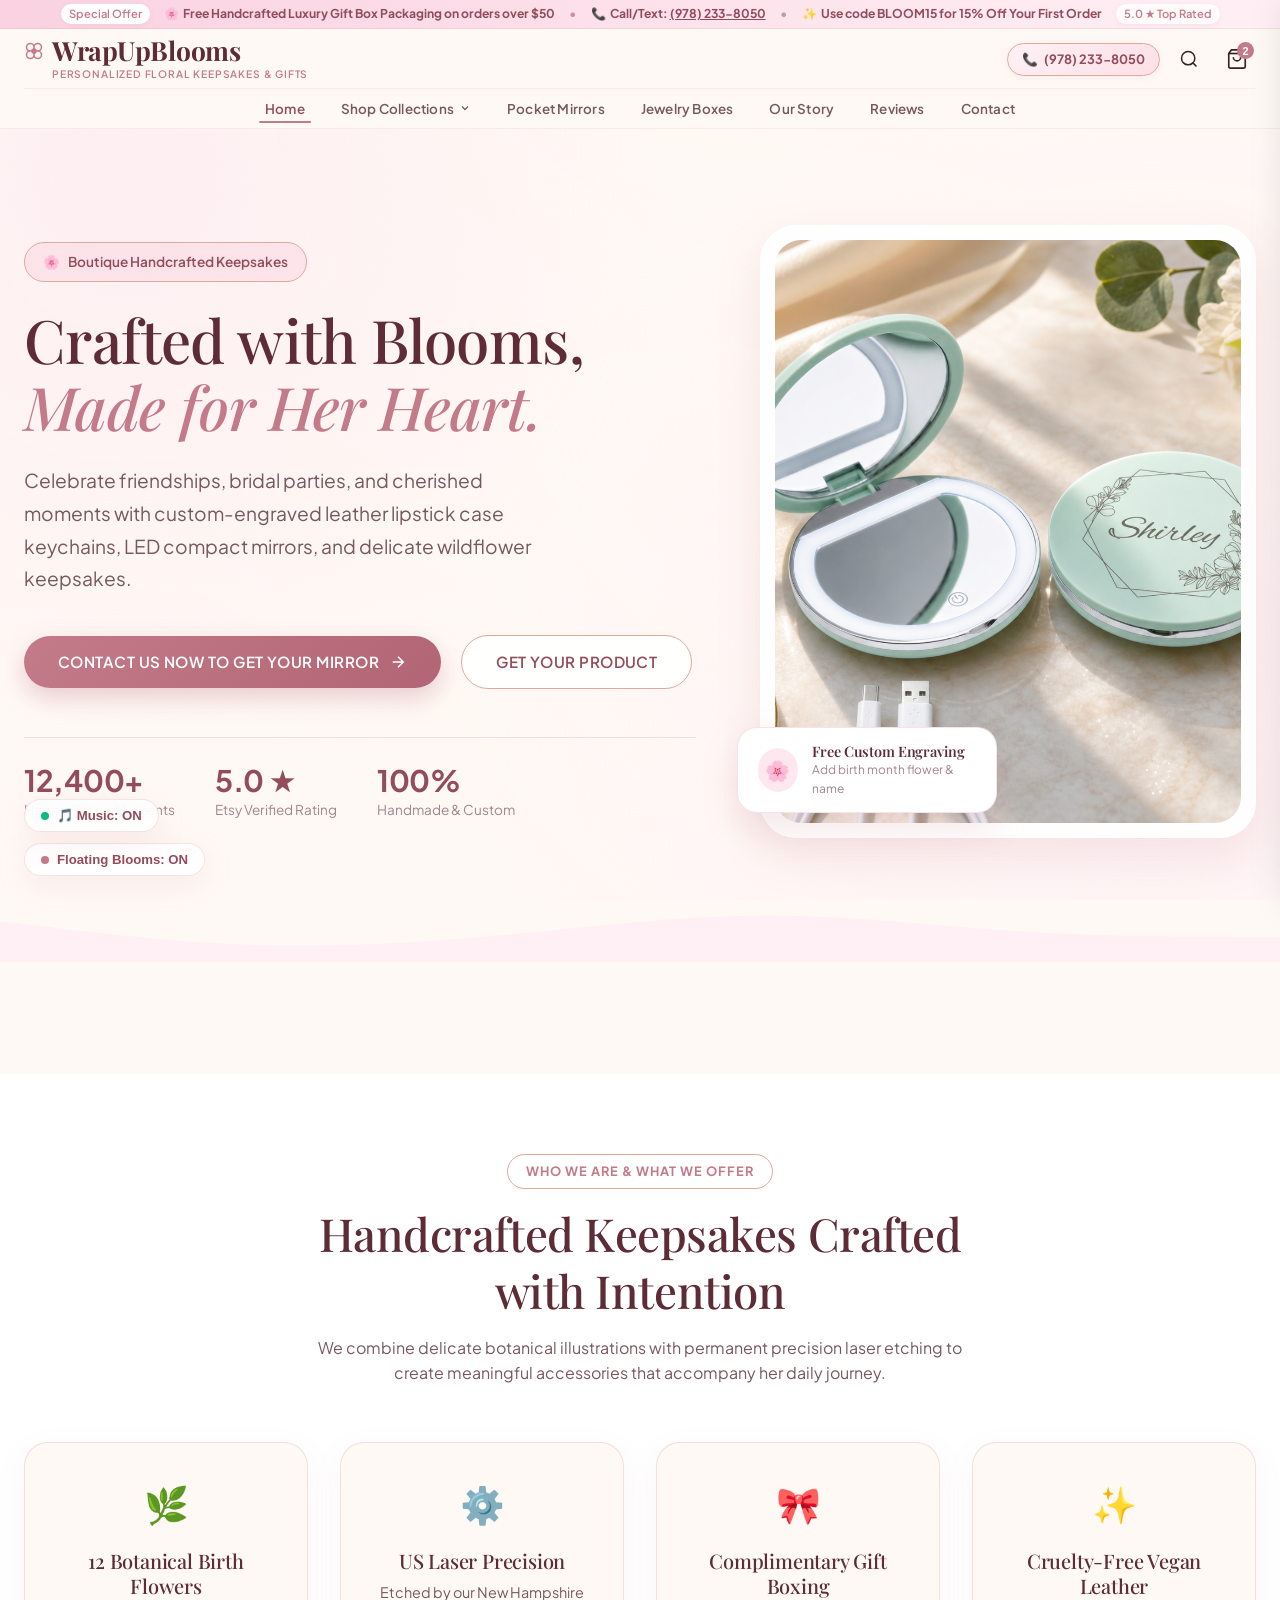
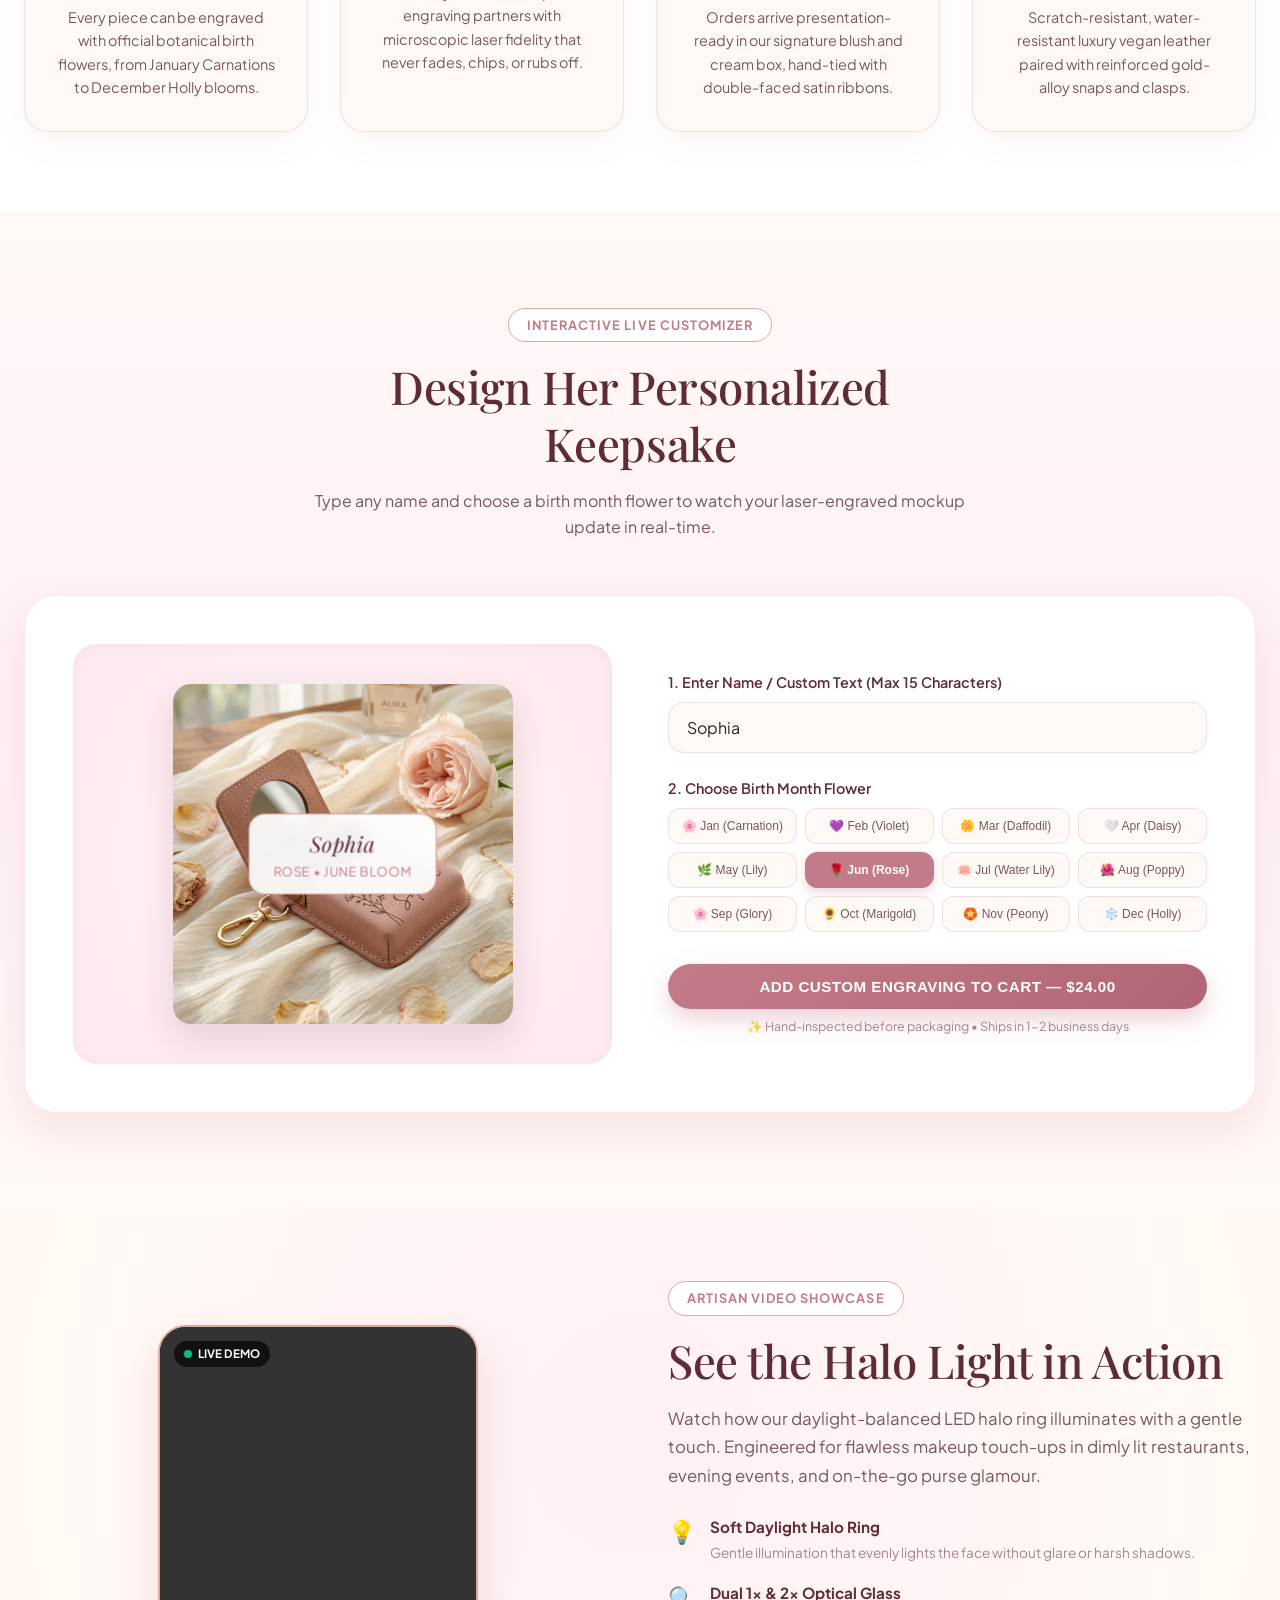
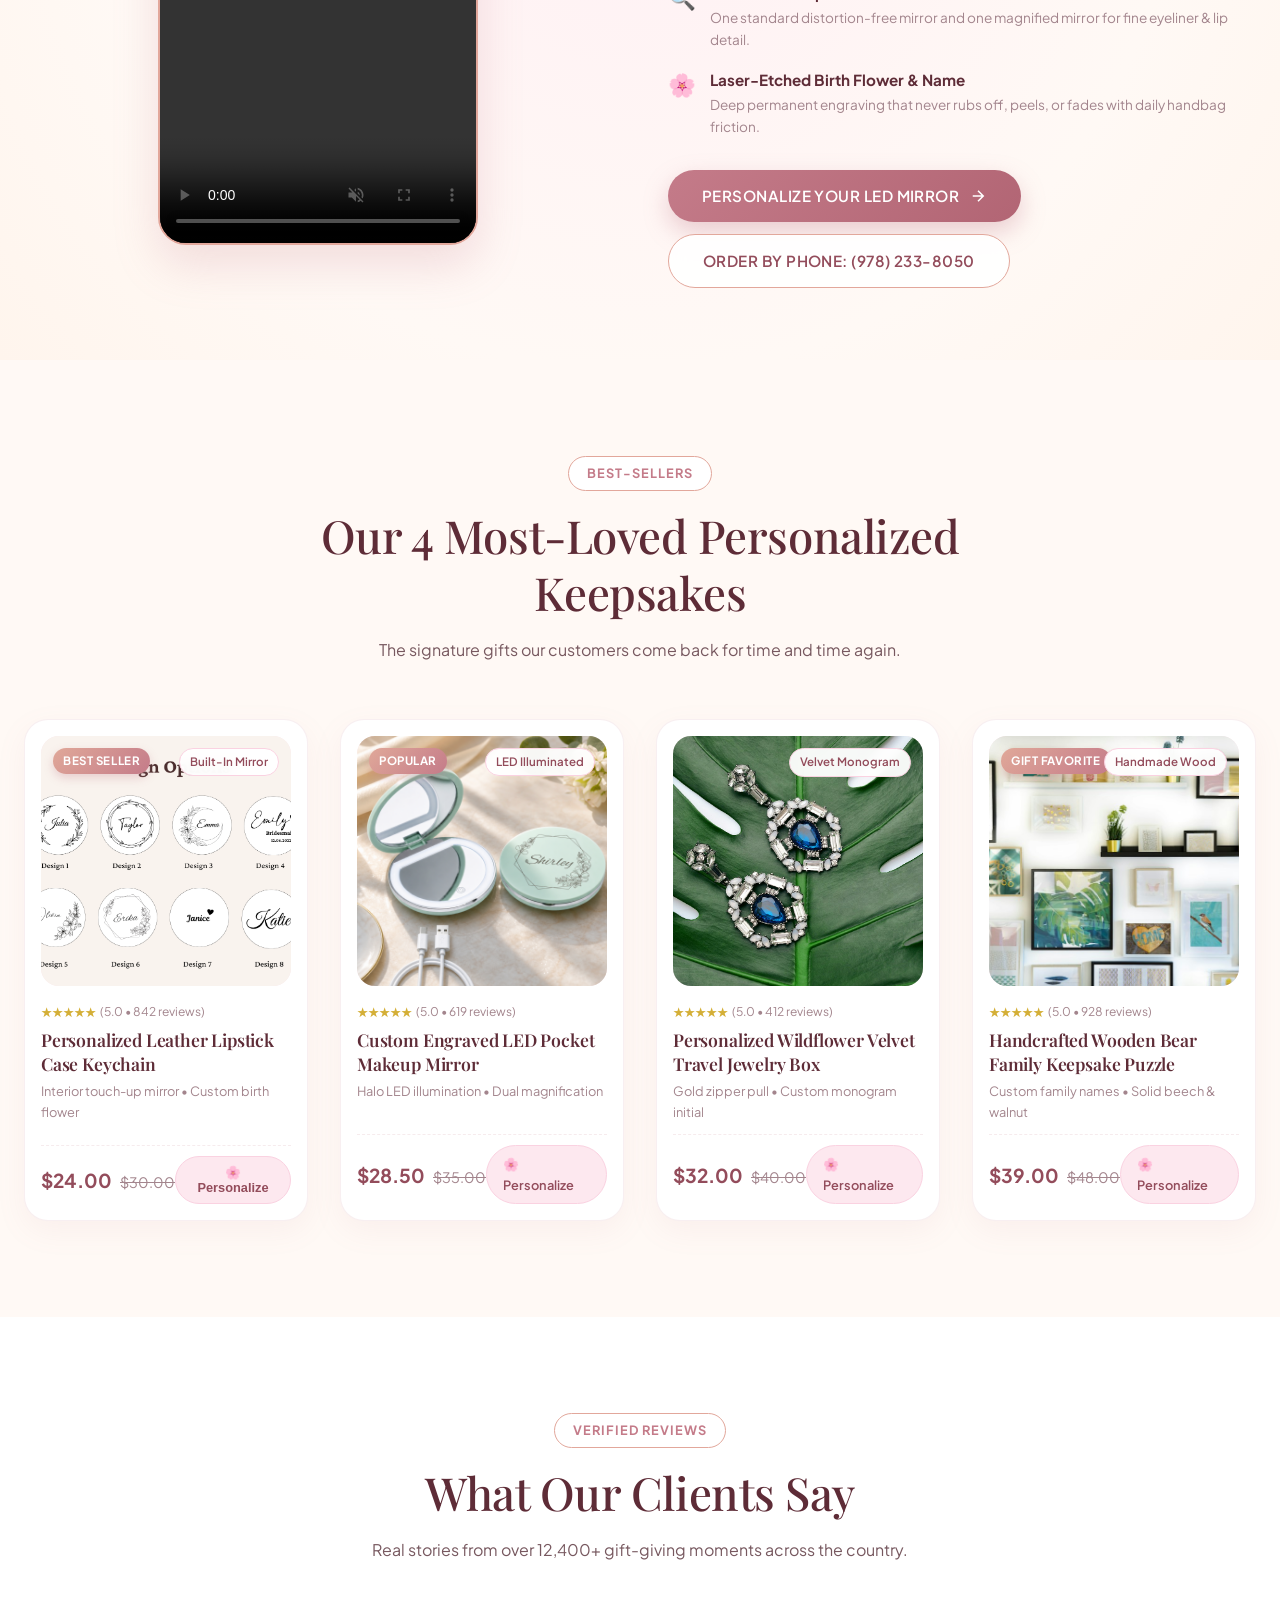
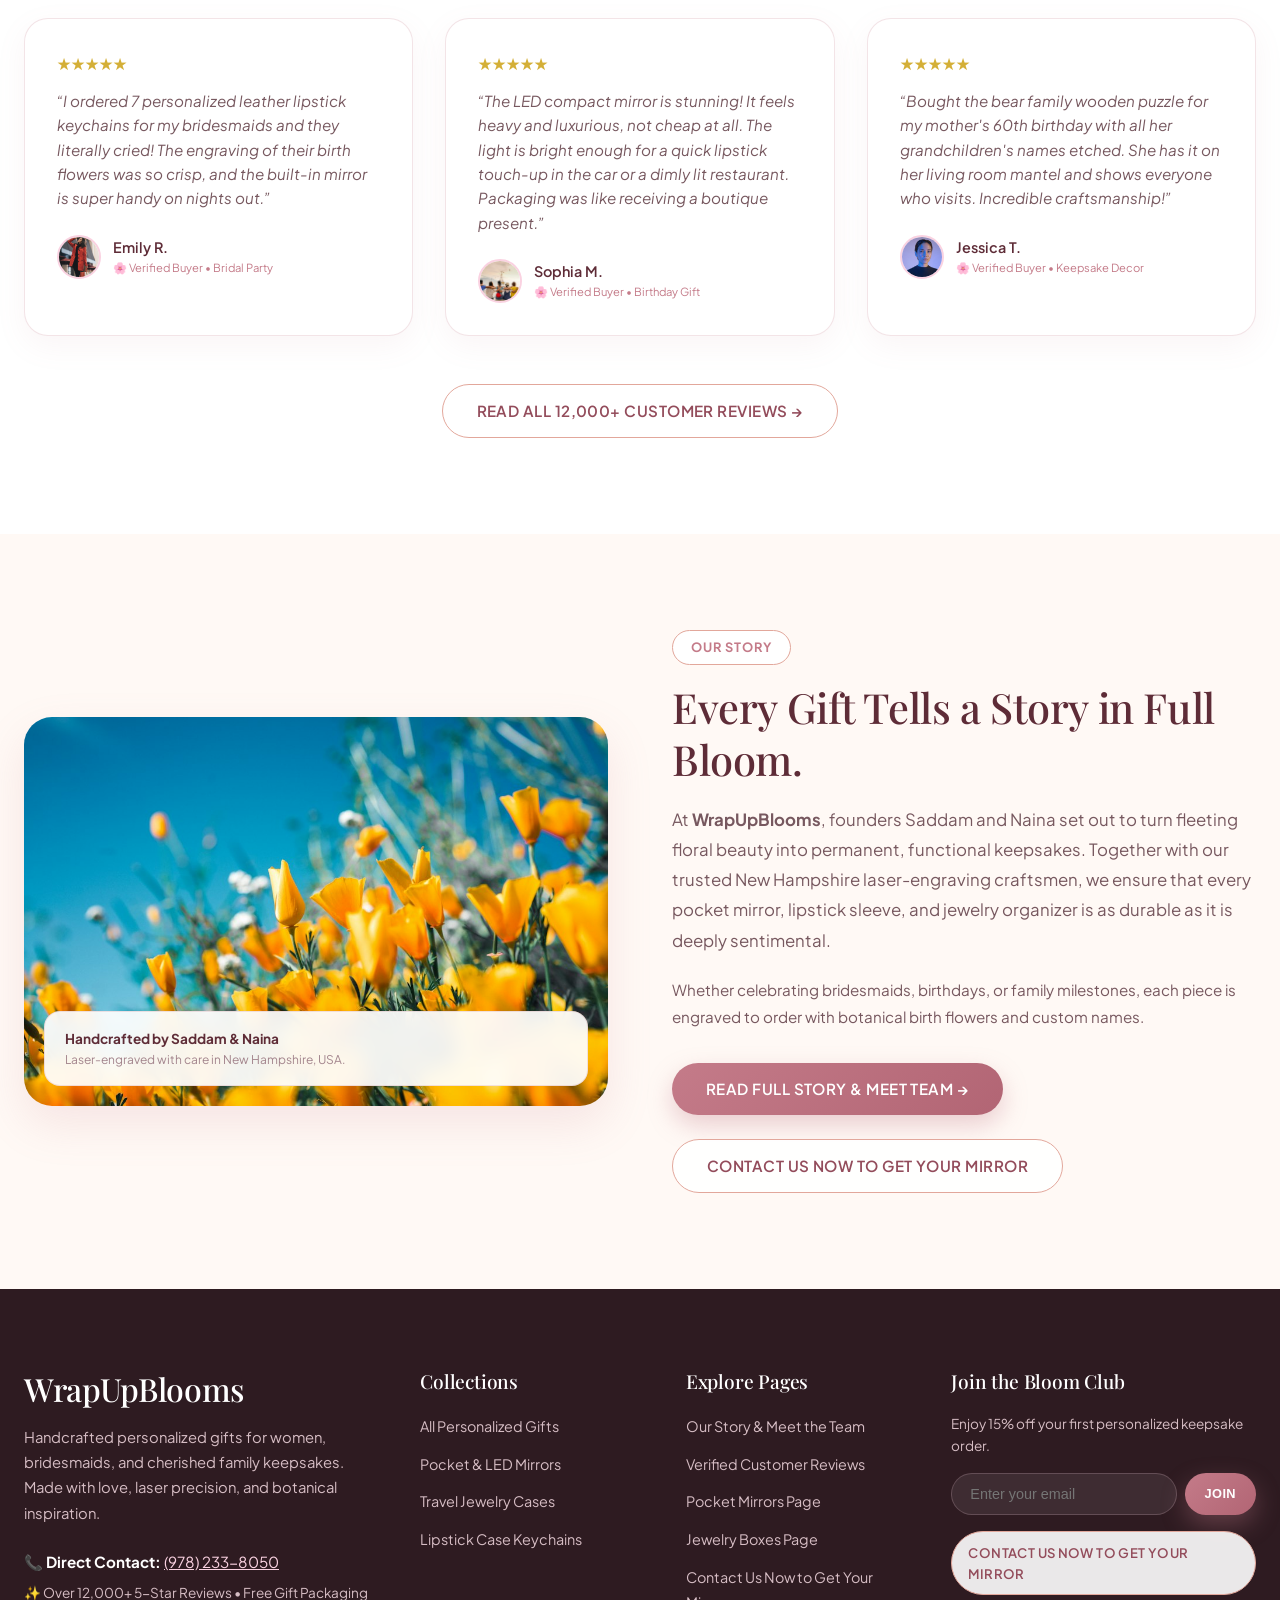
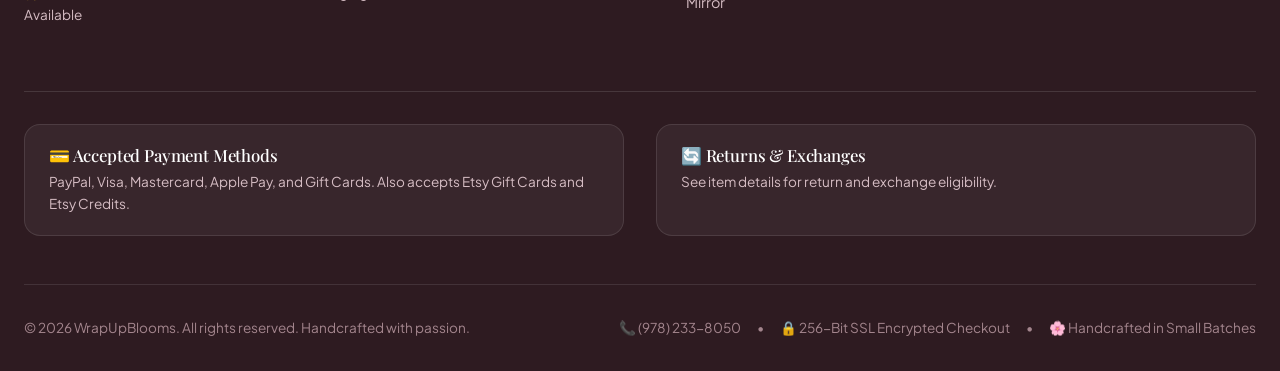
==== commit 521ac66a: "feat(store): integrate real product photography, LED halo light video showcase, engraving guides, an" ====
--- a/index.html
+++ b/index.html
@@ -169,7 +169,7 @@
         <div class="hero-visual">
           <div class="hero-visual-card">
             <div class="hero-img-wrapper">
-              <img src="images/hero-bespoke-banner.jpg" alt="WrapUpBlooms Luxury Personalized Keepsakes" onerror="this.src='images/hero-banner.jpg'">
+              <img src="images/led-mirror-main.png" alt="WrapUpBlooms Luxury Personalized Keepsakes" onerror="this.src='images/mirror-wrapup-2.png'">
             </div>
 
             <div class="hero-floating-floater floating-badge">
@@ -284,6 +284,71 @@
     </div>
   </section>
 
+  <!-- Video Showcase: Halo Light in Action -->
+  <section class="video-showcase-section" style="padding: 4.5rem 0; background: radial-gradient(circle at 50% 30%, #FFF0F4 0%, #FFF9F5 65%, #FFF5ED 100%);">
+    <div class="container">
+      <div style="display: grid; grid-template-columns: 1fr 1fr; gap: 3.5rem; align-items: center;" class="video-grid">
+        
+        <!-- Video Player Card -->
+        <div style="position: relative; border-radius: 28px; overflow: hidden; box-shadow: 0 20px 45px rgba(196, 123, 137, 0.22); border: 2px solid var(--accent-rose-gold); background: #000; aspect-ratio: 9/16; max-height: 520px; margin: 0 auto; width: 100%; max-width: 320px;">
+          <video id="halo-demo-video" src="images/led-mirror-demo.mp4" autoplay loop muted playsinline controls style="width: 100%; height: 100%; object-fit: cover;">
+            Your browser does not support video playback.
+          </video>
+          <div style="position: absolute; top: 14px; left: 14px; background: rgba(0,0,0,0.65); color: #FFF; font-size: 0.72rem; font-weight: 700; padding: 4px 10px; border-radius: 999px; backdrop-filter: blur(8px); display: flex; align-items: center; gap: 6px;">
+            <span style="width: 8px; height: 8px; background: #10B981; border-radius: 50%; display: inline-block;"></span>
+            LIVE DEMO
+          </div>
+        </div>
+
+        <!-- Video Description & Details -->
+        <div>
+          <span class="section-subtitle-pill">Artisan Video Showcase</span>
+          <h2 class="section-title" style="margin-bottom: 1rem;">See the Halo Light in Action</h2>
+          <p style="font-size: 1.05rem; color: var(--text-secondary); line-height: 1.7; margin-bottom: 1.5rem;">
+            Watch how our daylight-balanced LED halo ring illuminates with a gentle touch. Engineered for flawless makeup touch-ups in dimly lit restaurants, evening events, and on-the-go purse glamour.
+          </p>
+
+          <div style="display: grid; gap: 1rem; margin-bottom: 2rem;">
+            <div style="display: flex; gap: 14px; align-items: flex-start;">
+              <span style="font-size: 1.4rem;">💡</span>
+              <div>
+                <strong style="color: var(--primary-deep); font-size: 0.95rem;">Soft Daylight Halo Ring</strong>
+                <p style="font-size: 0.85rem; color: var(--text-muted); margin: 2px 0 0;">Gentle illumination that evenly lights the face without glare or harsh shadows.</p>
+              </div>
+            </div>
+
+            <div style="display: flex; gap: 14px; align-items: flex-start;">
+              <span style="font-size: 1.4rem;">🔍</span>
+              <div>
+                <strong style="color: var(--primary-deep); font-size: 0.95rem;">Dual 1x & 2x Optical Glass</strong>
+                <p style="font-size: 0.85rem; color: var(--text-muted); margin: 2px 0 0;">One standard distortion-free mirror and one magnified mirror for fine eyeliner & lip detail.</p>
+              </div>
+            </div>
+
+            <div style="display: flex; gap: 14px; align-items: flex-start;">
+              <span style="font-size: 1.4rem;">🌸</span>
+              <div>
+                <strong style="color: var(--primary-deep); font-size: 0.95rem;">Laser-Etched Birth Flower & Name</strong>
+                <p style="font-size: 0.85rem; color: var(--text-muted); margin: 2px 0 0;">Deep permanent engraving that never rubs off, peels, or fades with daily handbag friction.</p>
+              </div>
+            </div>
+          </div>
+
+          <div style="display: flex; gap: 12px; flex-wrap: wrap;">
+            <a href="pocket-mirrors.html" class="btn btn-primary">
+              <span>Personalize Your LED Mirror</span>
+              <svg width="18" height="18" viewBox="0 0 24 24" fill="none" stroke="currentColor" stroke-width="2"><path d="M5 12h14M12 5l7 7-7 7"/></svg>
+            </a>
+            <a href="tel:9782338050" class="btn btn-secondary">
+              <span>Order by Phone: (978) 233-8050</span>
+            </a>
+          </div>
+        </div>
+
+      </div>
+    </div>
+  </section>
+
   <!-- 3. Best-Selling Products Showcase (4 Signature Products with Tags) -->
   <section class="featured-collection-section" id="featured-collection" style="padding: 6rem 0; background: var(--bg-cream);">
     <div class="container">
@@ -301,7 +366,7 @@
             <span class="product-badge-sale">Best Seller</span>
             <span class="product-badge-custom">Built-In Mirror</span>
             <a href="#water-showcase">
-              <img src="images/bespoke-lipstick-keychain.jpg" alt="Personalized Leather Lipstick Case Keychain" onerror="this.src='images/product-lipstick-case.jpg'">
+              <img src="images/mirror-wrapup-1.png" alt="Personalized Leather Lipstick Case Keychain" onerror="this.src='images/product-lipstick-case.jpg'">
             </a>
           </div>
           <div class="product-rating">★★★★★ <span style="font-size: 0.75rem; color: var(--text-muted);">(5.0 &bull; 842 reviews)</span></div>
@@ -322,7 +387,7 @@
             <span class="product-badge-sale">Popular</span>
             <span class="product-badge-custom">LED Illuminated</span>
             <a href="pocket-mirrors.html">
-              <img src="images/bespoke-compact-mirror.jpg" alt="Custom Engraved LED Pocket Makeup Mirror" onerror="this.src='images/product-compact-mirror.jpg'">
+              <img src="images/led-mirror-main.png" alt="Custom Engraved LED Pocket Makeup Mirror" onerror="this.src='images/mirror-wrapup-2.png'">
             </a>
           </div>
           <div class="product-rating">★★★★★ <span style="font-size: 0.75rem; color: var(--text-muted);">(5.0 &bull; 619 reviews)</span></div>
--- a/WrapUpBlooms-Theme/assets/theme.css
+++ b/WrapUpBlooms-Theme/assets/theme.css
@@ -1395,15 +1395,125 @@
   }
 }
 
+/* ==========================================================================
+   MOBILE & TABLET RESPONSIVE SYSTEM (Shopify Luxury Mobile Experience)
+   ========================================================================== */
+
+/* Global Mobile Viewport Guard */
+html, body {
+  overflow-x: hidden !important;
+  width: 100% !important;
+  -webkit-text-size-adjust: 100%;
+}
+
+@media (max-width: 1024px) {
+  .hero-grid {
+    grid-template-columns: 1fr;
+    text-align: center;
+    gap: 2.5rem;
+  }
+  .hero-subtitle {
+    margin: 0 auto 2rem;
+  }
+  .hero-cta-group {
+    justify-content: center;
+  }
+  .hero-stats-row {
+    justify-content: center;
+  }
+  .customizer-card {
+    grid-template-columns: 1fr;
+    padding: 2rem;
+  }
+  .footer-grid {
+    grid-template-columns: 1fr 1fr;
+  }
+}
+
 @media (max-width: 768px) {
-  .hero-title {
-    font-size: 2.3rem;
-  }
+  /* Container & Section Spacing */
+  .container {
+    padding: 0 1.15rem;
+  }
+
+  section,
+  .hero-section,
+  .reviews-section,
+  .who-we-are-offer-section,
+  .featured-collection-section,
+  .story-section,
+  .page-pocket-mirrors-section,
+  .page-jewelry-boxes-section,
+  .page-contact-section,
+  .page-reviews-section,
+  .page-404-section,
+  .main-cart-section {
+    padding: 2.75rem 0 !important;
+  }
+
+  /* Typography Scaling */
+  .section-title {
+    font-size: 1.85rem !important;
+    line-height: 1.22 !important;
+    margin-bottom: 0.65rem !important;
+  }
+  .section-header-center {
+    margin-bottom: 1.75rem !important;
+  }
+  .section-subtitle-pill {
+    font-size: 0.74rem !important;
+    padding: 5px 13px !important;
+    margin-bottom: 0.75rem !important;
+  }
+
+  /* Header & Announcement Bar */
+  .announcement-bar {
+    padding: 5px 6px;
+    font-size: 0.72rem;
+  }
+  .announcement-bar .marquee-content {
+    flex-wrap: wrap;
+    justify-content: center;
+    gap: 6px;
+    line-height: 1.35;
+  }
+  .announcement-bar .marquee-content > * {
+    white-space: normal;
+    text-align: center;
+  }
+
+  .header-top-row {
+    padding: 0.35rem 0;
+    gap: 0.75rem;
+  }
+  .brand-logo-text {
+    font-size: 1.35rem;
+  }
+  .brand-logo-text .bloom-icon svg {
+    width: 18px;
+    height: 18px;
+  }
+  .brand-tagline-sub {
+    display: none;
+  }
+  .header-top-actions {
+    gap: 8px;
+  }
+  .header-phone-pill {
+    padding: 4px 10px;
+    font-size: 0.74rem;
+  }
+  .action-icon-btn {
+    width: 36px;
+    height: 36px;
+  }
+
+  /* Horizontal Swipe Navigation Bar */
   .header-nav-row {
     overflow-x: auto;
     -webkit-overflow-scrolling: touch;
     scrollbar-width: none;
-    padding: 0.25rem 0.5rem;
+    padding: 0.35rem 0.25rem;
     justify-content: flex-start;
   }
   .header-nav-row::-webkit-scrollbar {
@@ -1411,30 +1521,227 @@
   }
   .nav-menu {
     display: flex;
-    gap: 1.1rem;
-    padding: 0 0.25rem;
+    gap: 0.5rem;
+    padding: 0;
+    align-items: center;
   }
   .nav-link {
-    font-size: 0.8rem;
-    padding: 3px 6px;
-  }
-  .brand-logo-text {
+    font-size: 0.78rem;
+    padding: 5px 12px;
+    background: rgba(255, 255, 255, 0.75);
+    border: 1px solid rgba(196, 123, 137, 0.18);
+    border-radius: 999px;
+    white-space: nowrap;
+  }
+
+  /* Hero Section Mobile Optimization */
+  .hero-section {
+    padding: 2.25rem 0 3rem !important;
+  }
+  .hero-grid {
+    grid-template-columns: 1fr;
+    gap: 2rem;
+  }
+  .hero-pill-badge {
+    font-size: 0.75rem;
+    padding: 6px 14px;
+    margin-bottom: 1rem;
+  }
+  .hero-title {
+    font-size: 2.15rem;
+    line-height: 1.18;
+    margin-bottom: 1rem;
+  }
+  .hero-subtitle {
+    font-size: 0.95rem;
+    line-height: 1.6;
+    margin: 0 auto 1.5rem;
+  }
+  .hero-cta-group {
+    flex-direction: column;
+    width: 100%;
+    gap: 10px;
+    margin-bottom: 1.75rem;
+  }
+  .hero-cta-group .btn {
+    width: 100%;
+    padding: 13px 20px;
+    font-size: 0.88rem;
+    justify-content: center;
+    text-align: center;
+  }
+  .hero-stats-row {
+    display: flex;
+    justify-content: space-between;
+    gap: 0.5rem;
+    padding-top: 1rem;
+    width: 100%;
+  }
+  .stat-item h4 {
     font-size: 1.35rem;
-  }
-  .brand-tagline-sub {
-    display: none;
-  }
-  .header-phone-pill {
-    padding: 4px 10px;
+    margin-bottom: 2px;
+  }
+  .stat-item p {
+    font-size: 0.7rem;
+    line-height: 1.25;
+  }
+  .hero-visual-card {
+    max-width: 100%;
+    margin: 0 auto;
+    border-radius: 20px;
+  }
+  .hero-floating-floater {
+    left: 50% !important;
+    transform: translateX(-50%) !important;
+    bottom: 12px !important;
+    width: 90% !important;
+    max-width: 320px !important;
+    padding: 10px 14px !important;
+  }
+
+  /* Compact Floating Pills for Blooms & Music */
+  .music-toggle-btn {
+    bottom: 56px;
+    left: 14px;
+    padding: 6px 12px;
     font-size: 0.74rem;
-  }
+    box-shadow: 0 4px 15px rgba(0, 0, 0, 0.12);
+  }
+  .petals-toggle-btn {
+    bottom: 16px;
+    left: 14px;
+    padding: 6px 12px;
+    font-size: 0.74rem;
+    box-shadow: 0 4px 15px rgba(0, 0, 0, 0.12);
+  }
+
+  /* Inline Grids Collapsed to 1 Column */
+  [style*="grid-template-columns: 1fr 1fr"],
+  [style*="grid-template-columns: 1.2fr 0.8fr"],
+  [style*="grid-template-columns: 280px 1fr"],
+  [style*="minmax(260px"],
+  [style*="minmax(280px"],
+  [style*="minmax(300px"],
+  [style*="minmax(320px"] {
+    grid-template-columns: 1fr !important;
+    gap: 1.25rem !important;
+  }
+  [style*="grid-template-columns: repeat(4, 1fr)"] {
+    grid-template-columns: repeat(2, 1fr) !important;
+    gap: 10px !important;
+  }
+
+  .water-wave-divider {
+    margin-top: 1.5rem !important;
+  }
+
+  .story-section [style*="border-top: 1px solid var(--border-delicate)"] {
+    flex-direction: column !important;
+    text-align: center !important;
+    gap: 1rem !important;
+  }
+  .story-section [style*="border-top: 1px solid var(--border-delicate)"] .btn {
+    margin-left: 0 !important;
+    width: 100% !important;
+  }
+
+  /* Inner White & Cream Card Padding Overrides */
+  [style*="padding: 3rem"],
+  [style*="padding: 2.5rem"],
+  [style*="padding: 2rem"] {
+    padding: 1.35rem !important;
+    border-radius: 20px !important;
+  }
+
+  /* Featured Collection / Product Grid */
+  .product-grid-target {
+    grid-template-columns: 1fr !important;
+    gap: 1.25rem !important;
+  }
+  .product-card {
+    padding: 14px;
+    border-radius: 20px;
+  }
+  .product-title {
+    font-size: 1.05rem;
+    line-height: 1.3;
+  }
+  .collection-filter-tab {
+    padding: 7px 12px;
+    font-size: 0.78rem;
+  }
+
+  /* Reviews & Testimonials */
   .reviews-grid {
     grid-template-columns: 1fr;
-  }
-  .flower-chips-grid {
-    grid-template-columns: repeat(3, 1fr);
-  }
+    gap: 1.25rem;
+  }
+  .review-card {
+    padding: 1.35rem !important;
+    border-radius: 20px;
+  }
+  .review-text {
+    font-size: 0.92rem;
+    line-height: 1.6;
+  }
+
+  /* Footer */
   .footer-grid {
-    grid-template-columns: 1fr;
-  }
-}
+    grid-template-columns: 1fr !important;
+    gap: 2rem !important;
+  }
+  .footer-bottom {
+    flex-direction: column;
+    text-align: center;
+    gap: 0.75rem;
+  }
+  .newsletter-input-group {
+    flex-direction: column;
+    gap: 8px;
+  }
+  .newsletter-input {
+    width: 100%;
+  }
+  .newsletter-input-group .btn {
+    width: 100%;
+  }
+
+  /* Cart Drawer Full-Width on Mobile */
+  .cart-drawer {
+    max-width: 100% !important;
+    width: 100% !important;
+    right: -100%;
+  }
+  .cart-drawer.active {
+    right: 0;
+  }
+}
+
+@media (max-width: 480px) {
+  .container {
+    padding: 0 0.85rem;
+  }
+  .hero-title {
+    font-size: 1.85rem;
+  }
+  .brand-logo-text {
+    font-size: 1.25rem;
+  }
+  .header-phone-pill span:last-child {
+    display: none;
+  }
+  .header-phone-pill {
+    padding: 5px 8px;
+  }
+  .btn {
+    padding: 12px 20px;
+    font-size: 0.85rem;
+  }
+  .stat-item h4 {
+    font-size: 1.2rem;
+  }
+  .stat-item p {
+    font-size: 0.68rem;
+  }
+}
+
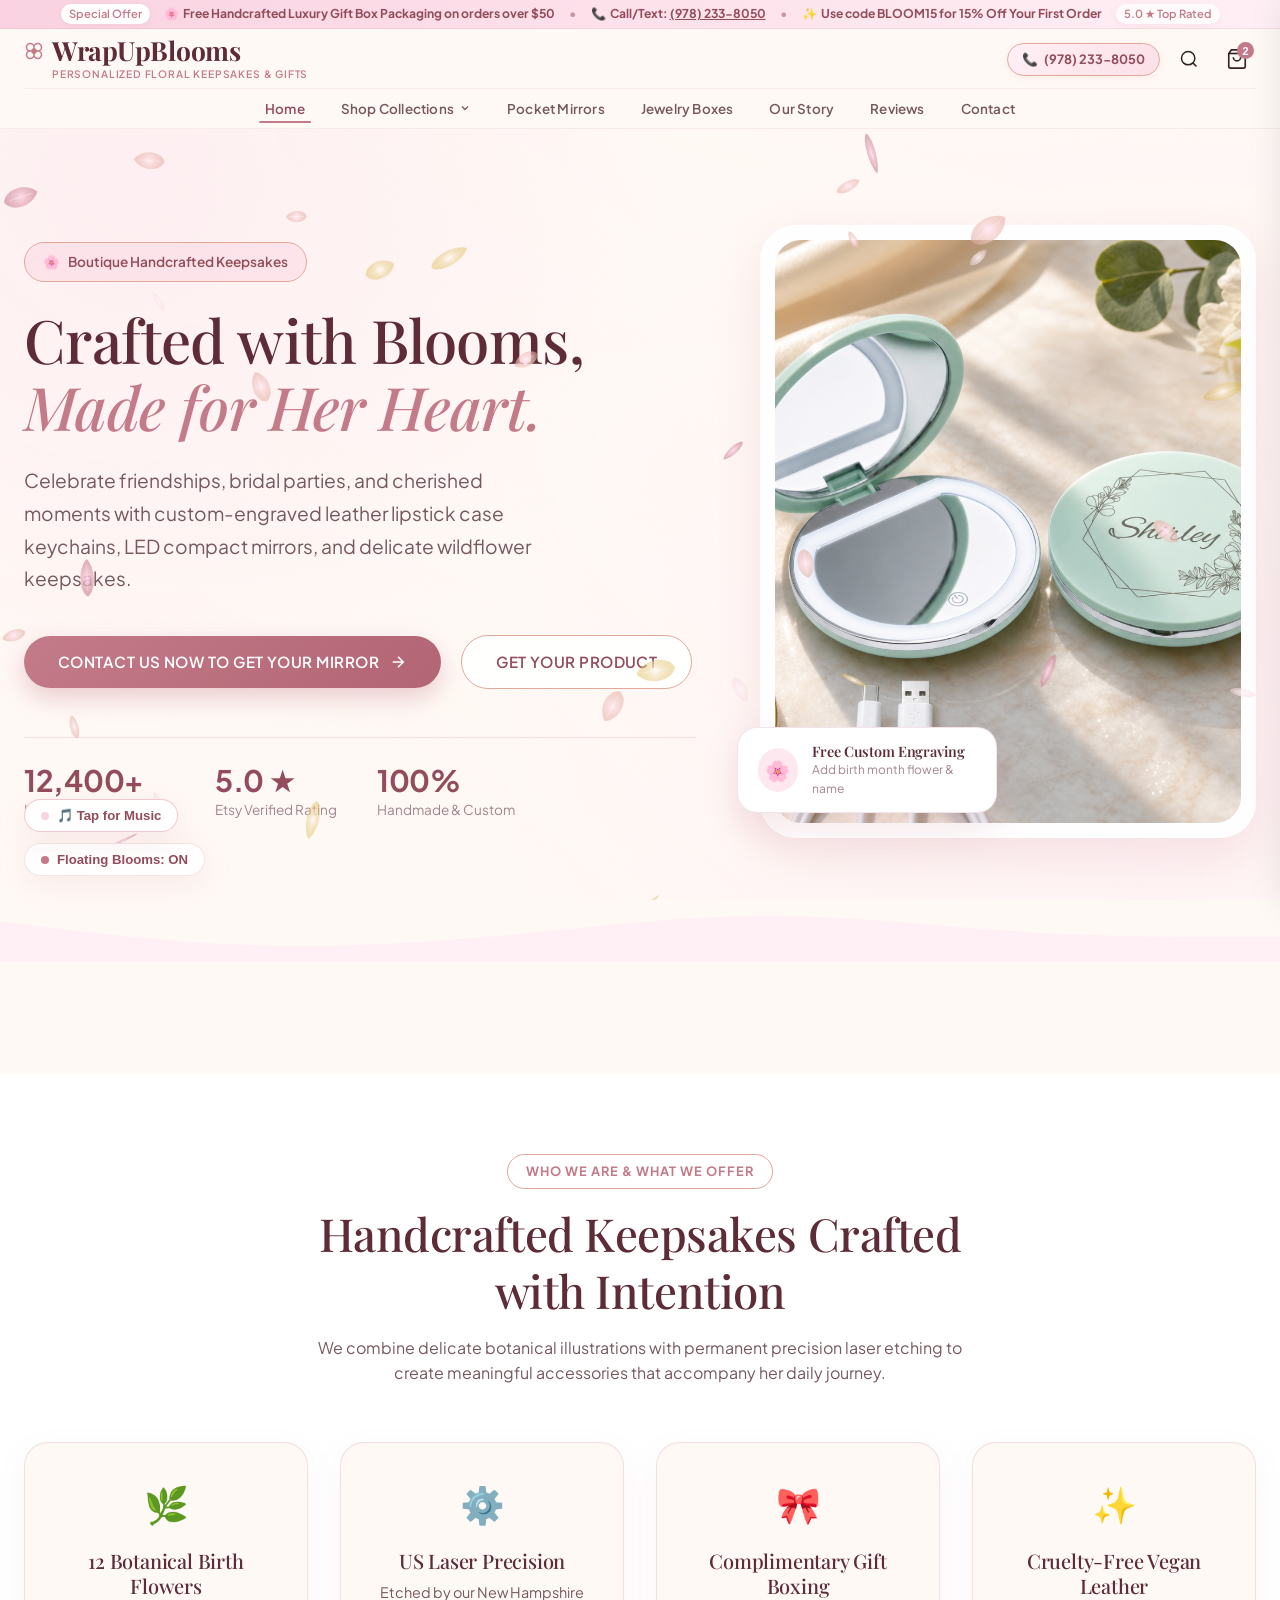
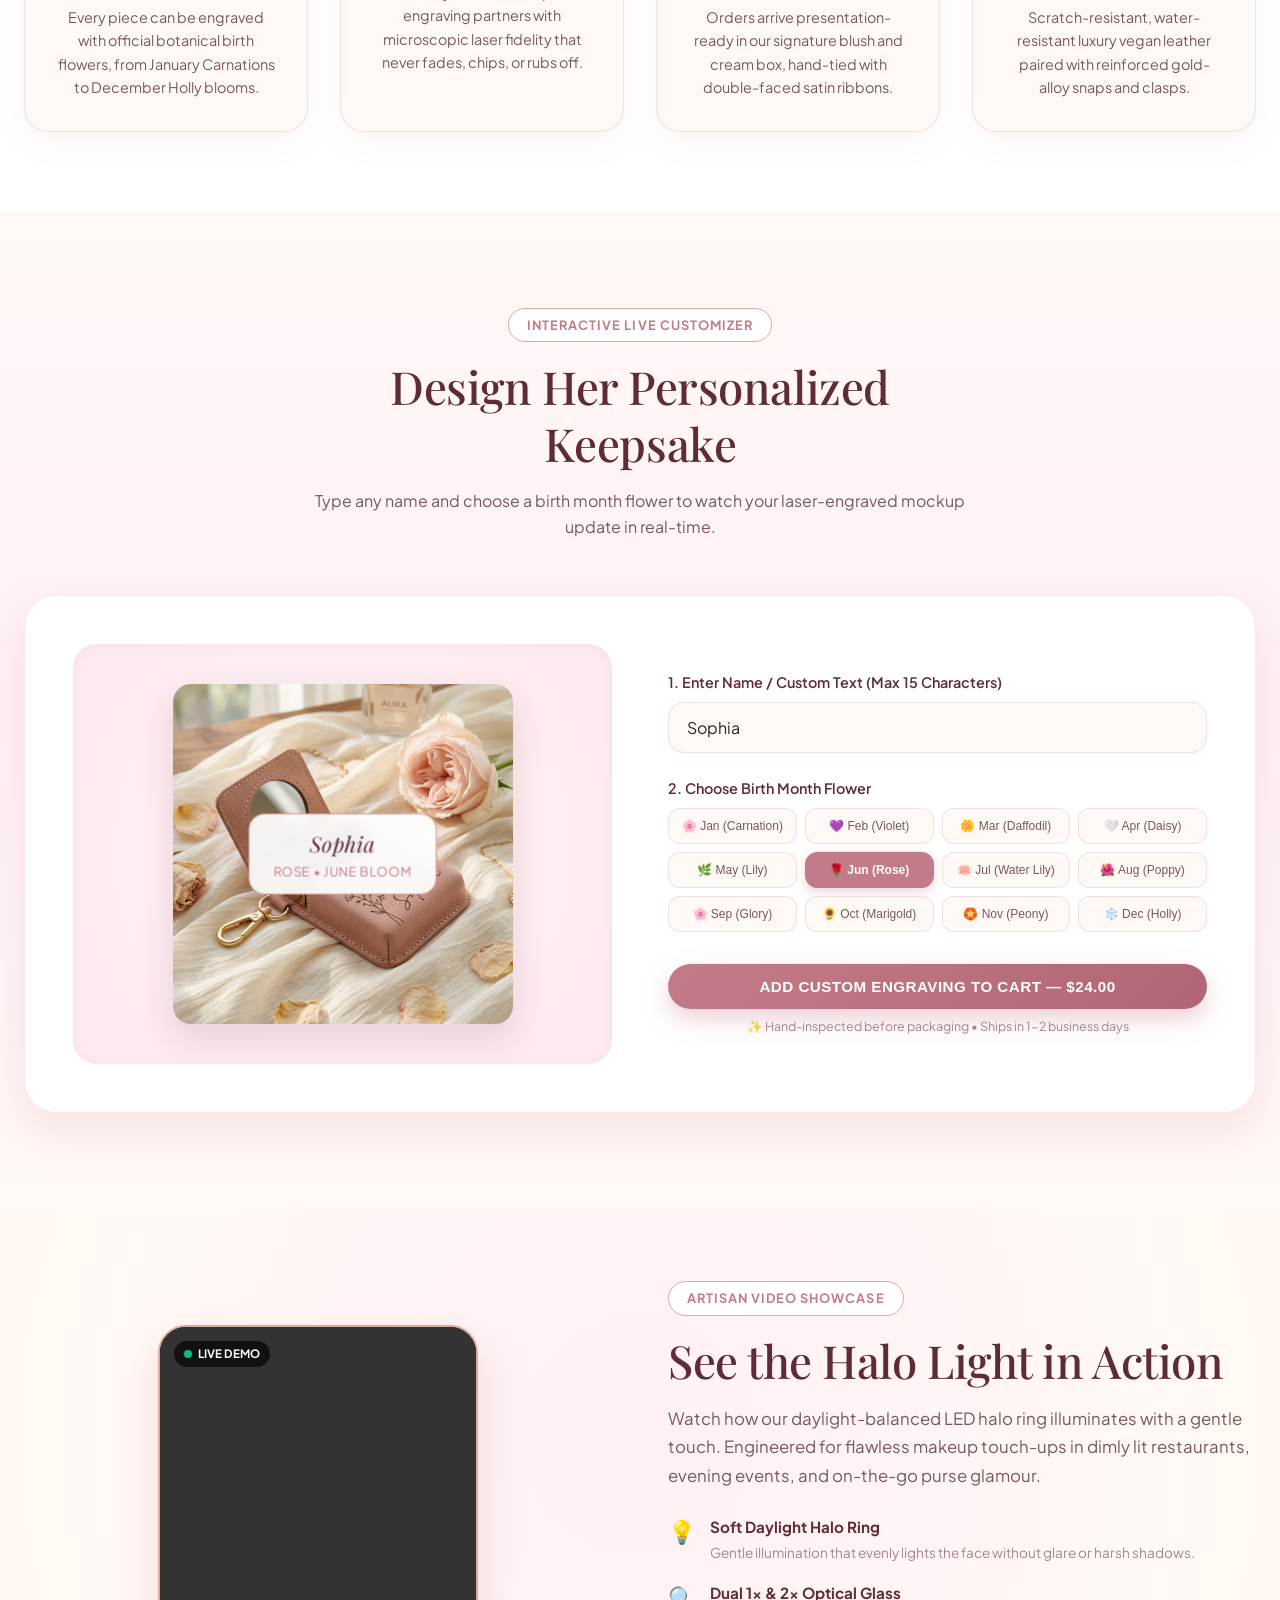
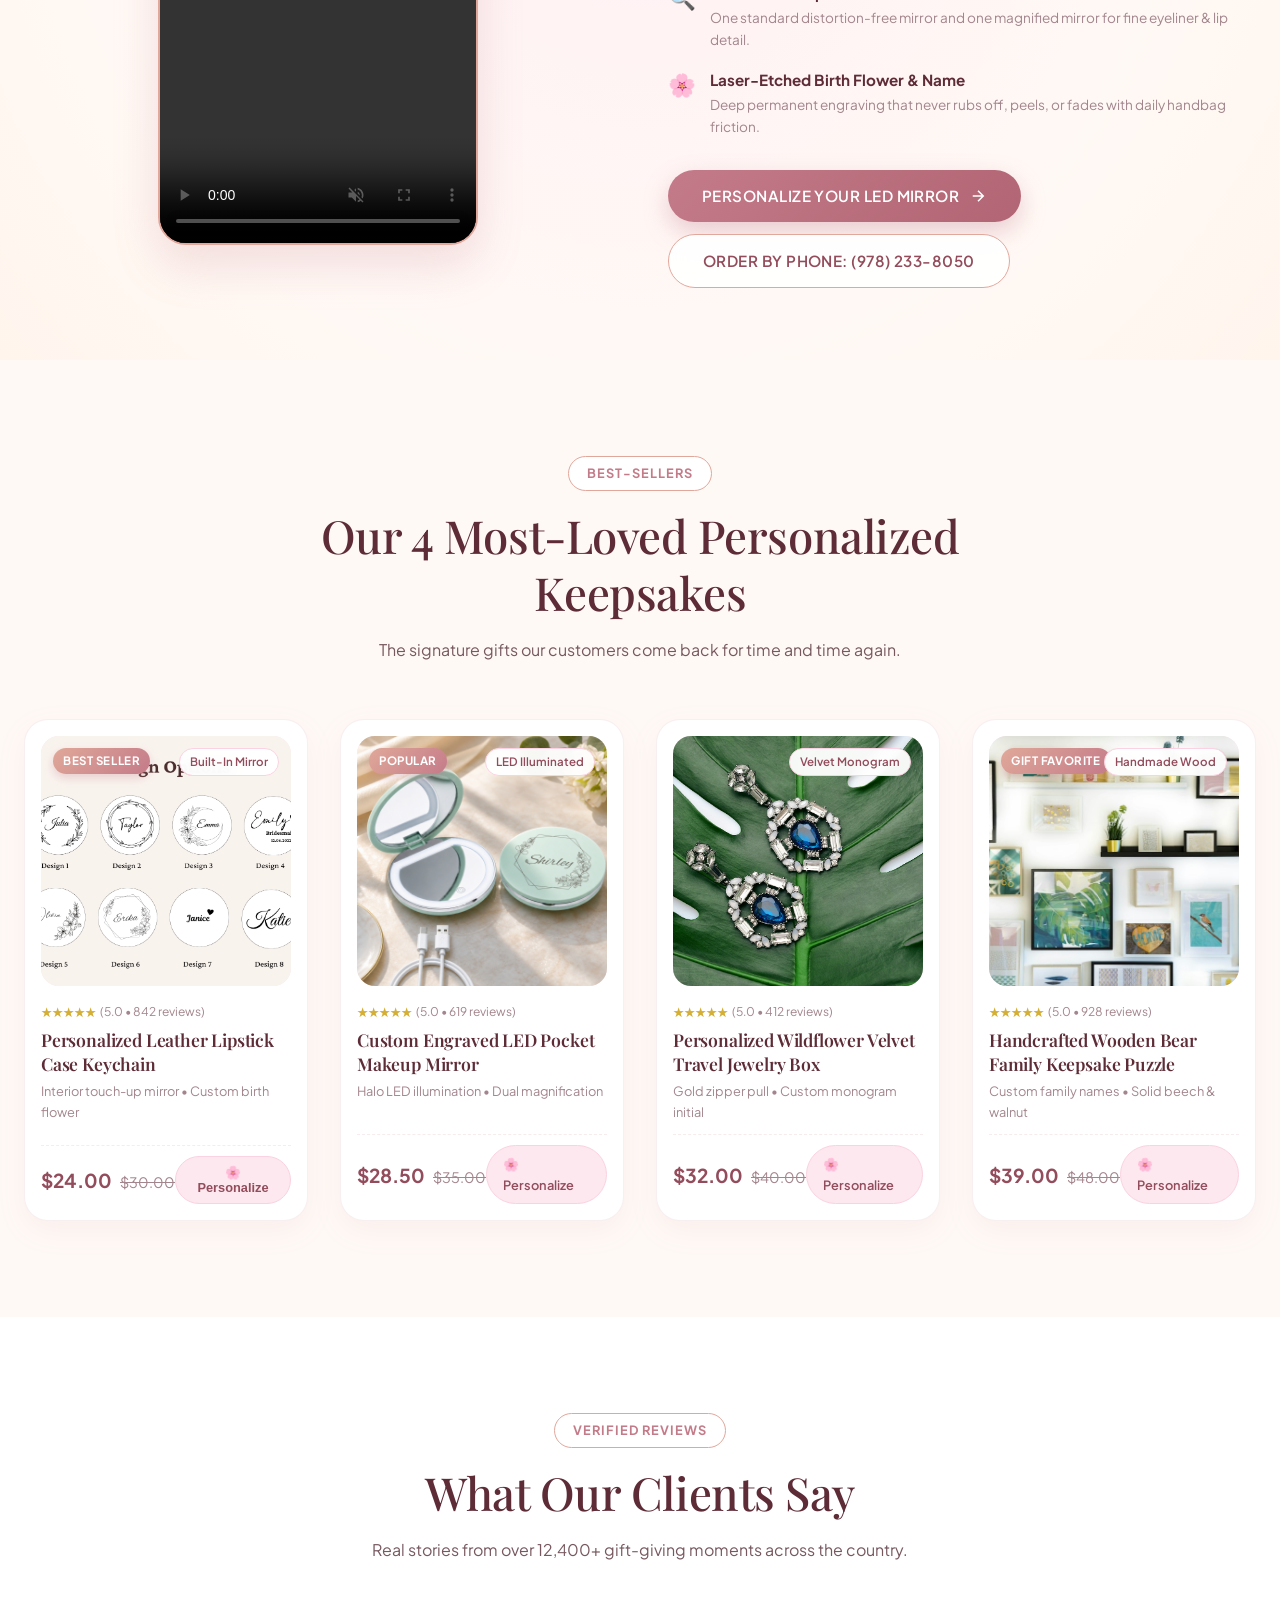
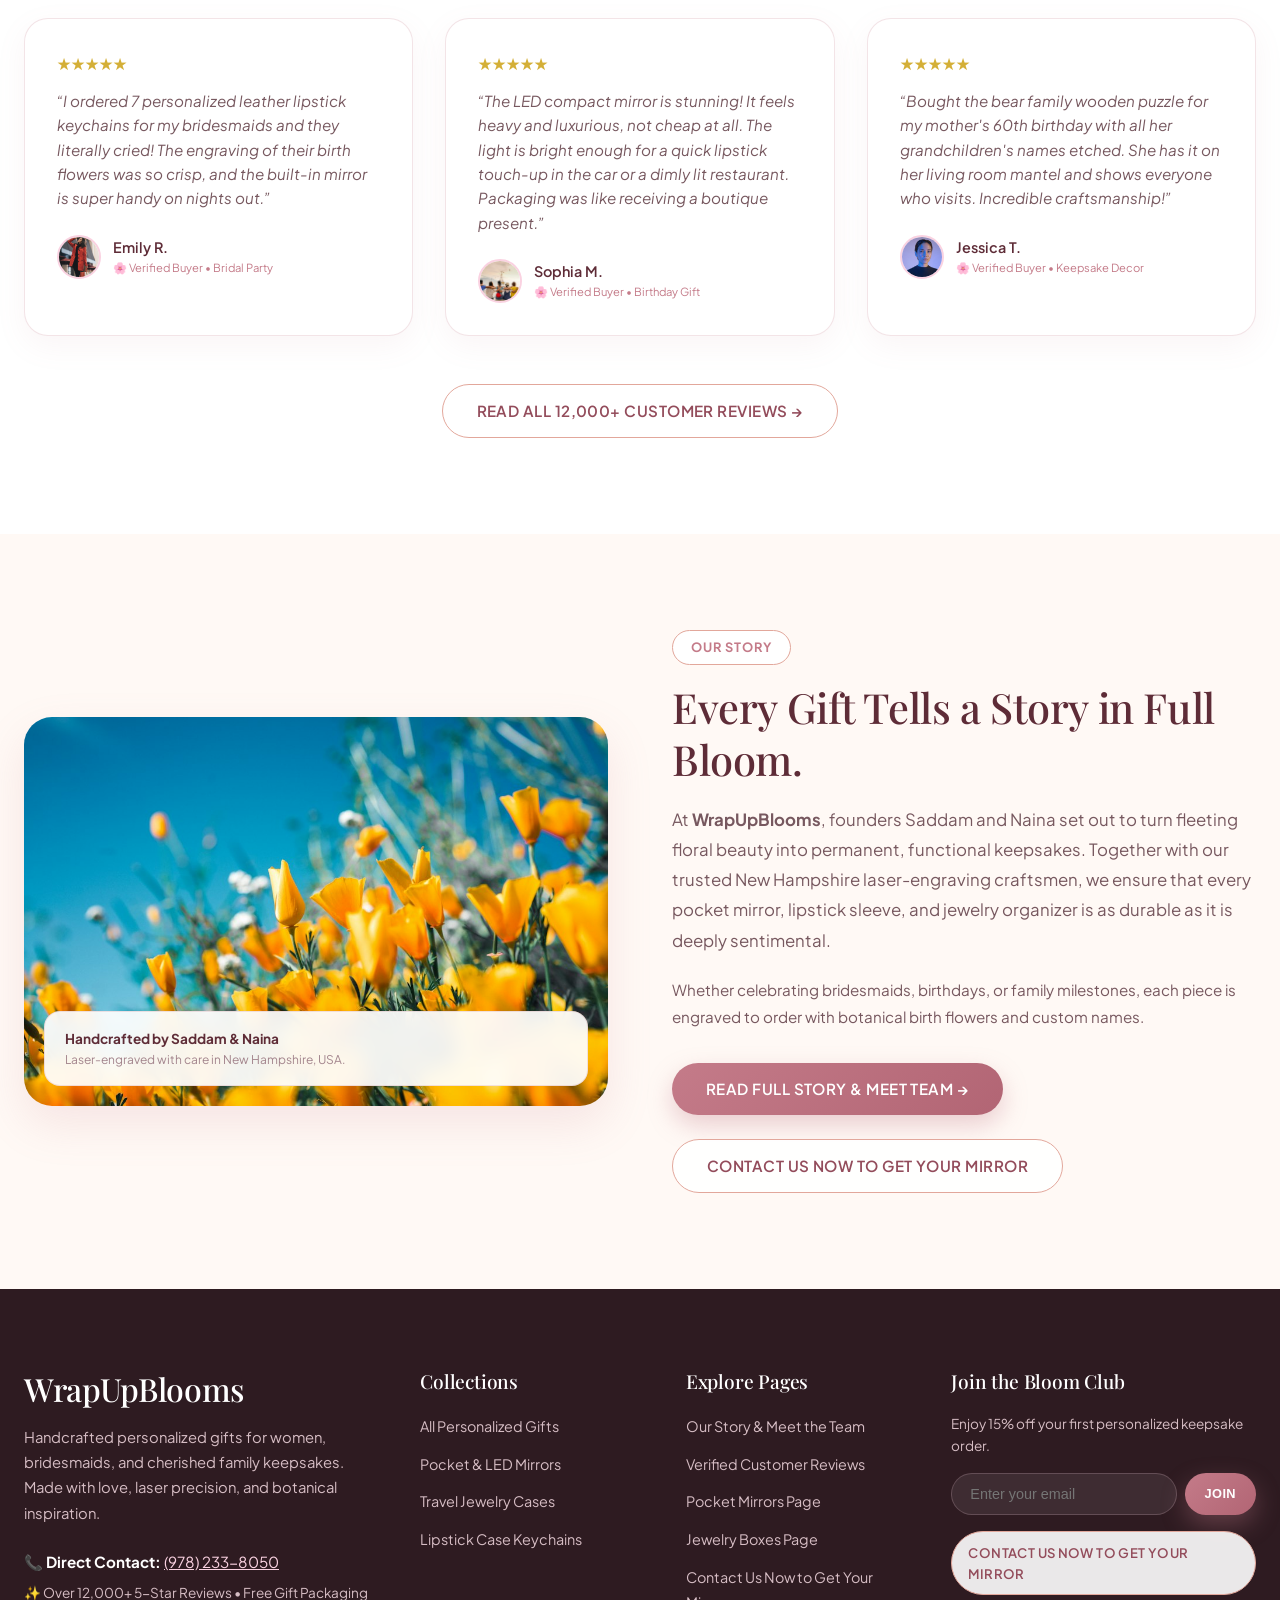
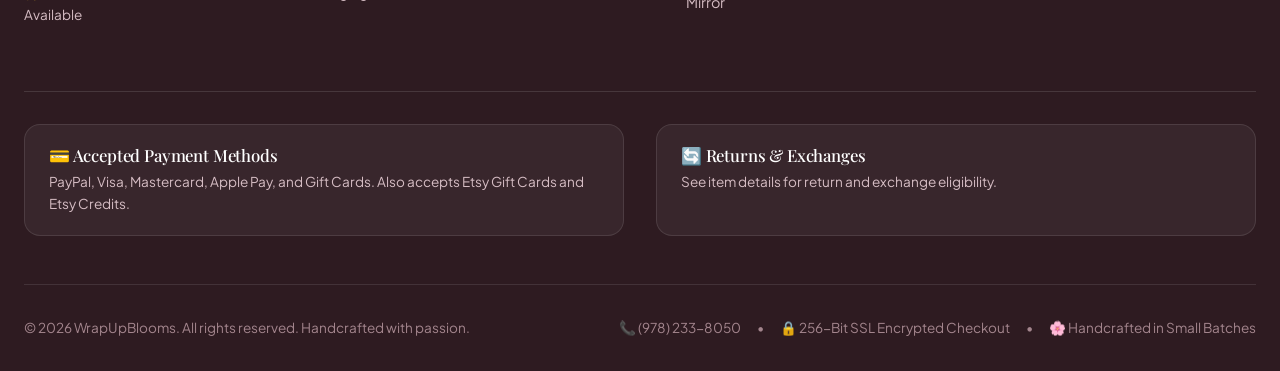
==== commit c3d8cc55: "fix(audio): smart music pill states (tap for music -> on -> off) with universal first-touch autoplay" ====
--- a/index.html
+++ b/index.html
@@ -33,8 +33,8 @@
   </button>
 
   <!-- Floating Melodies Acoustic Sound Control Pill -->
-  <button id="toggle-music" class="music-toggle-btn" aria-label="Toggle Boutique Melodies">
-    <span class="music-dot"></span> 🎵 Music: ON
+  <button id="toggle-music" class="music-toggle-btn is-waiting" aria-label="Toggle Boutique Melodies">
+    <span class="music-dot"></span> 🎵 Tap for Music
   </button>
   <audio id="bg-music-player" loop preload="auto">
     <source src="WrapUpBlooms-Theme/assets/boutique-melodies.mp3" type="audio/mpeg">
--- a/WrapUpBlooms-Theme/assets/theme.css
+++ b/WrapUpBlooms-Theme/assets/theme.css
@@ -207,6 +207,16 @@
   animation: none;
 }
 
+.music-toggle-btn.is-waiting {
+  border-color: rgba(232, 146, 162, 0.5);
+  background: rgba(255, 255, 255, 0.95);
+}
+
+.music-toggle-btn.is-waiting .music-dot {
+  background: var(--accent-blush, #E892A2);
+  animation: pulseDot 1.4s infinite;
+}
+
 
 /* Buttons & CTAs */
 .btn {
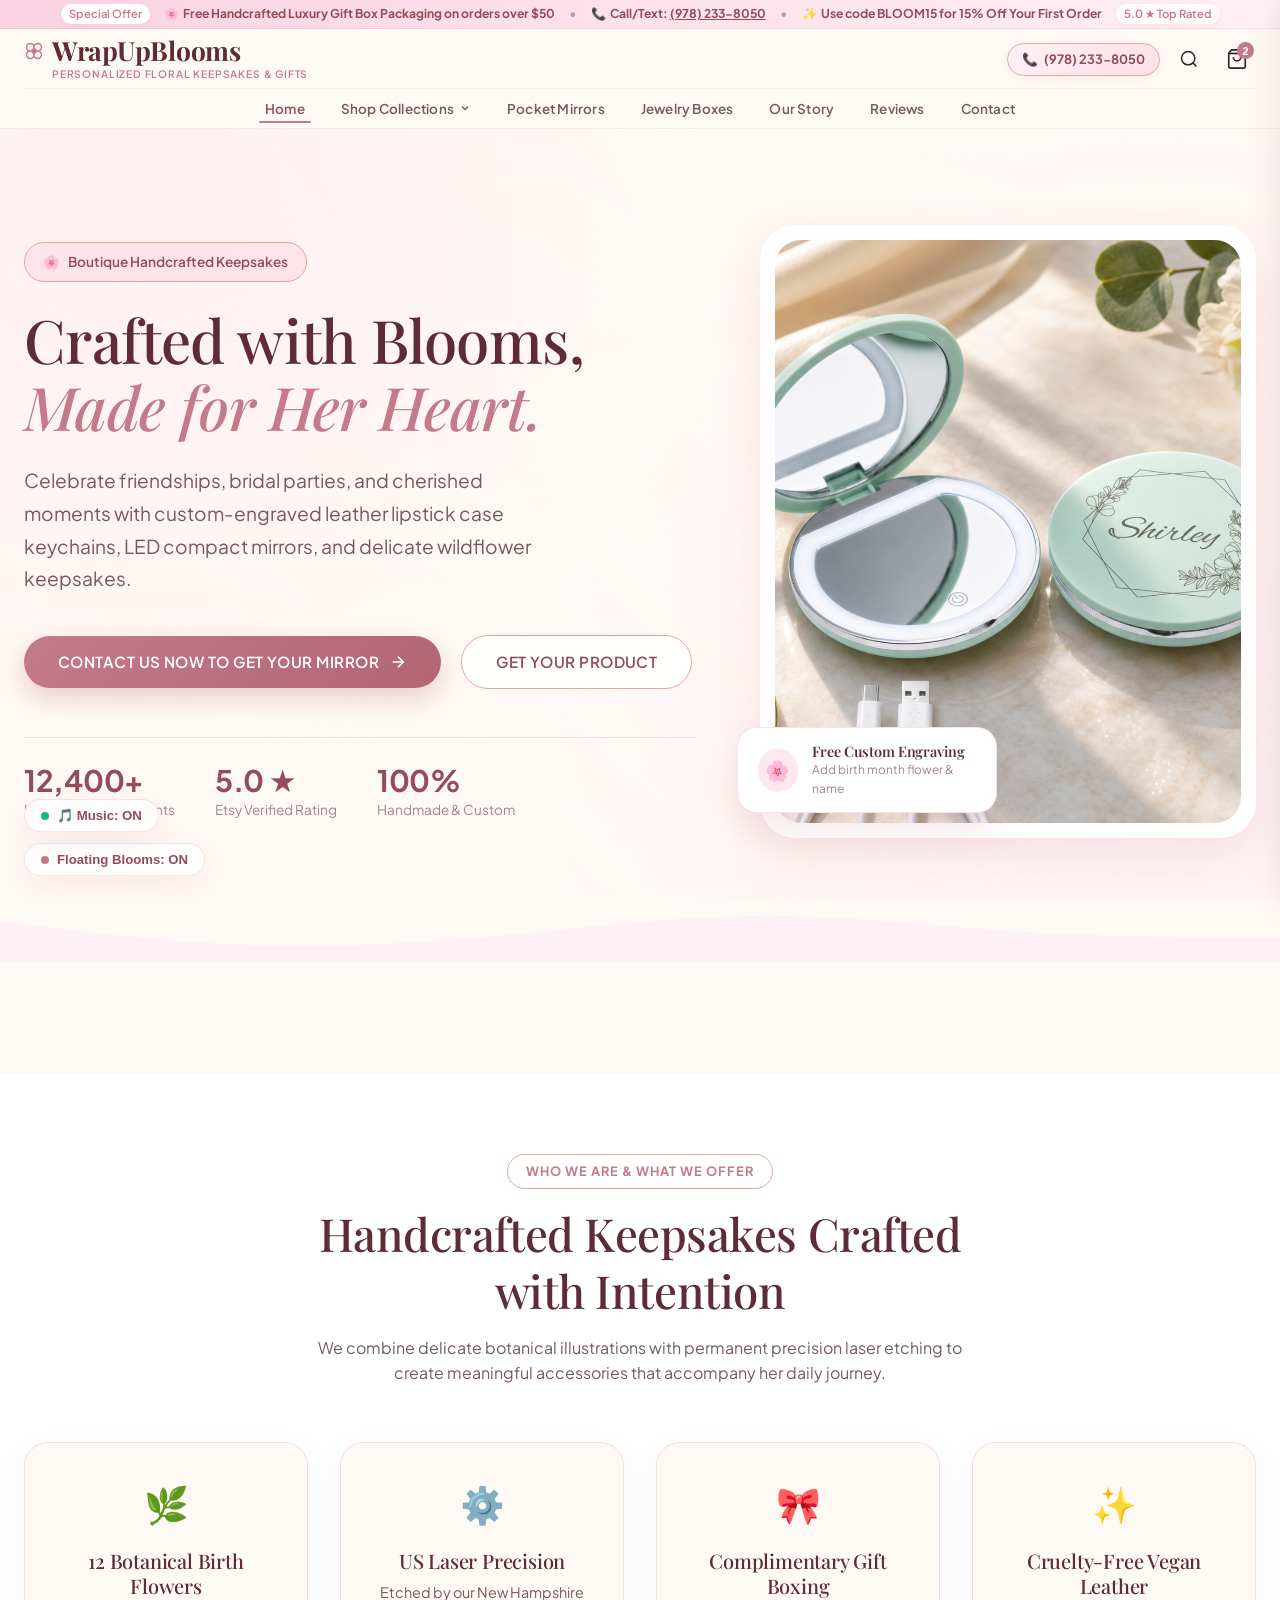
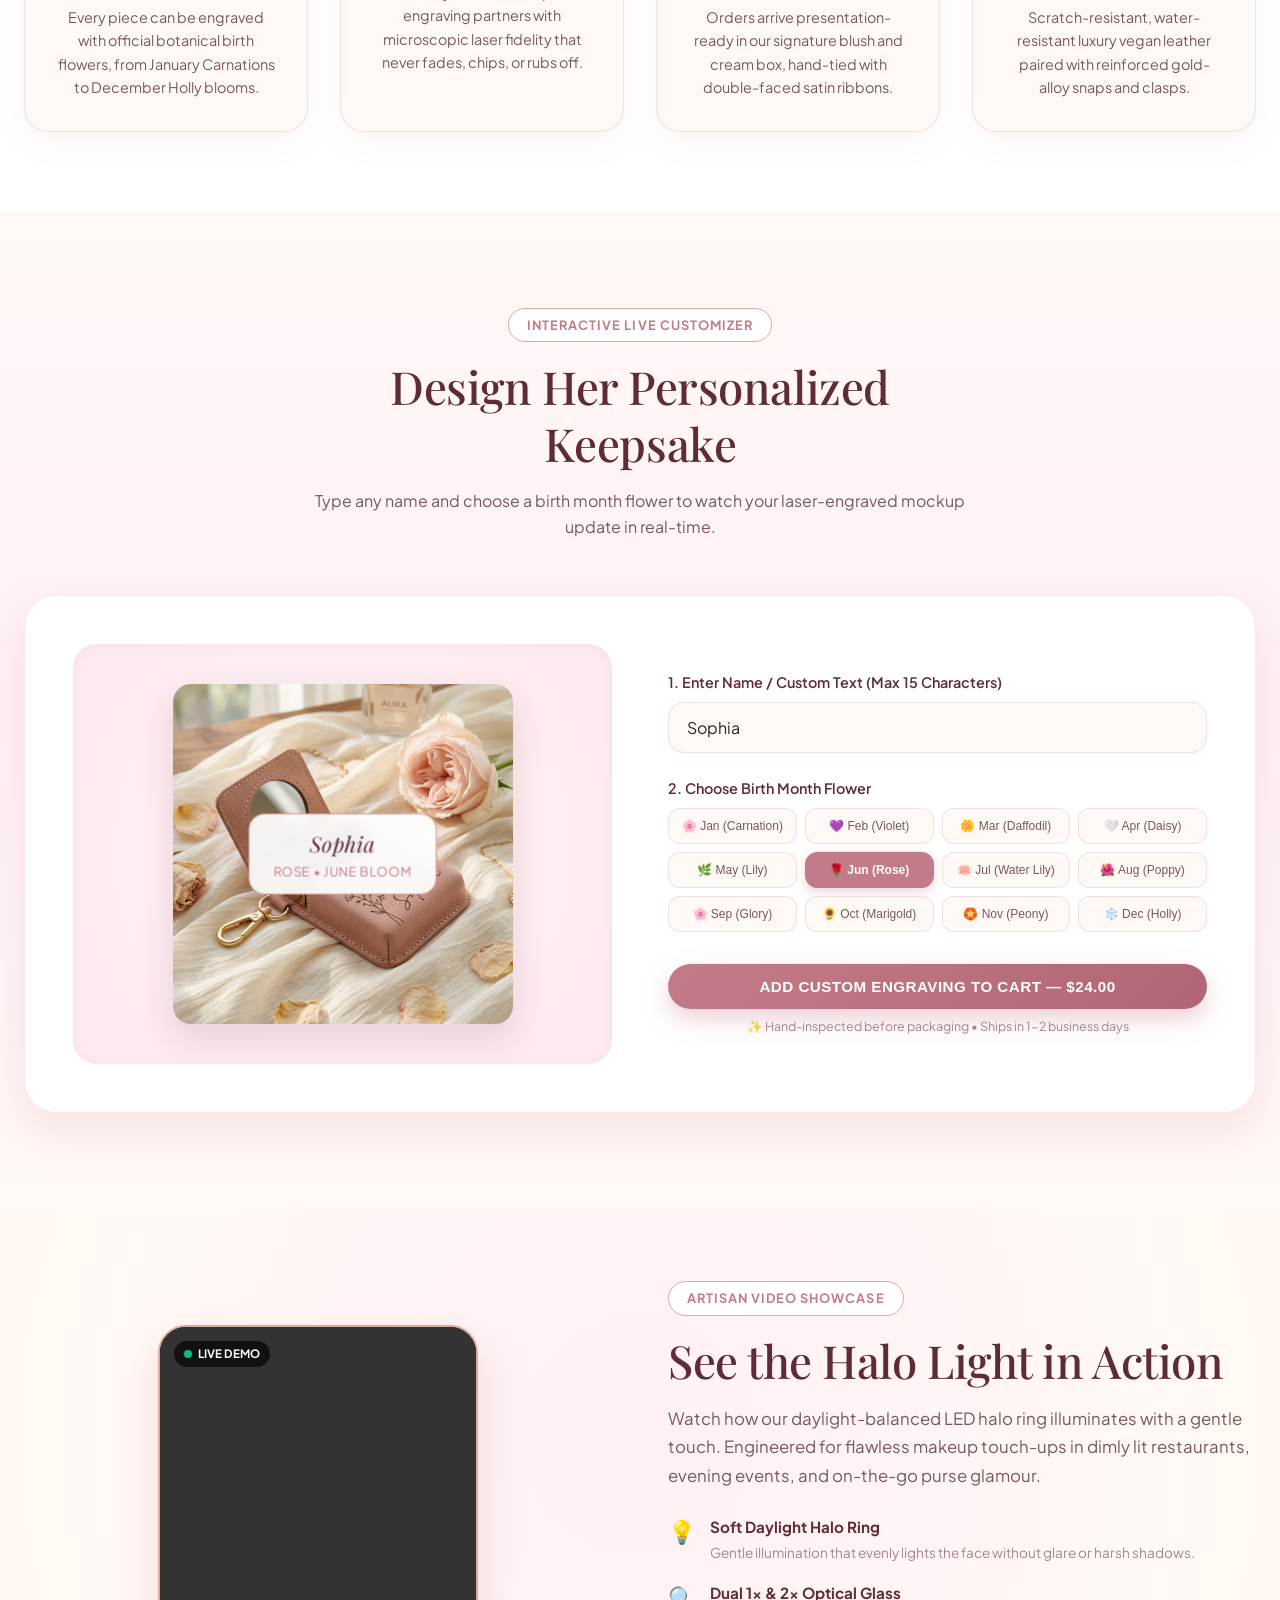
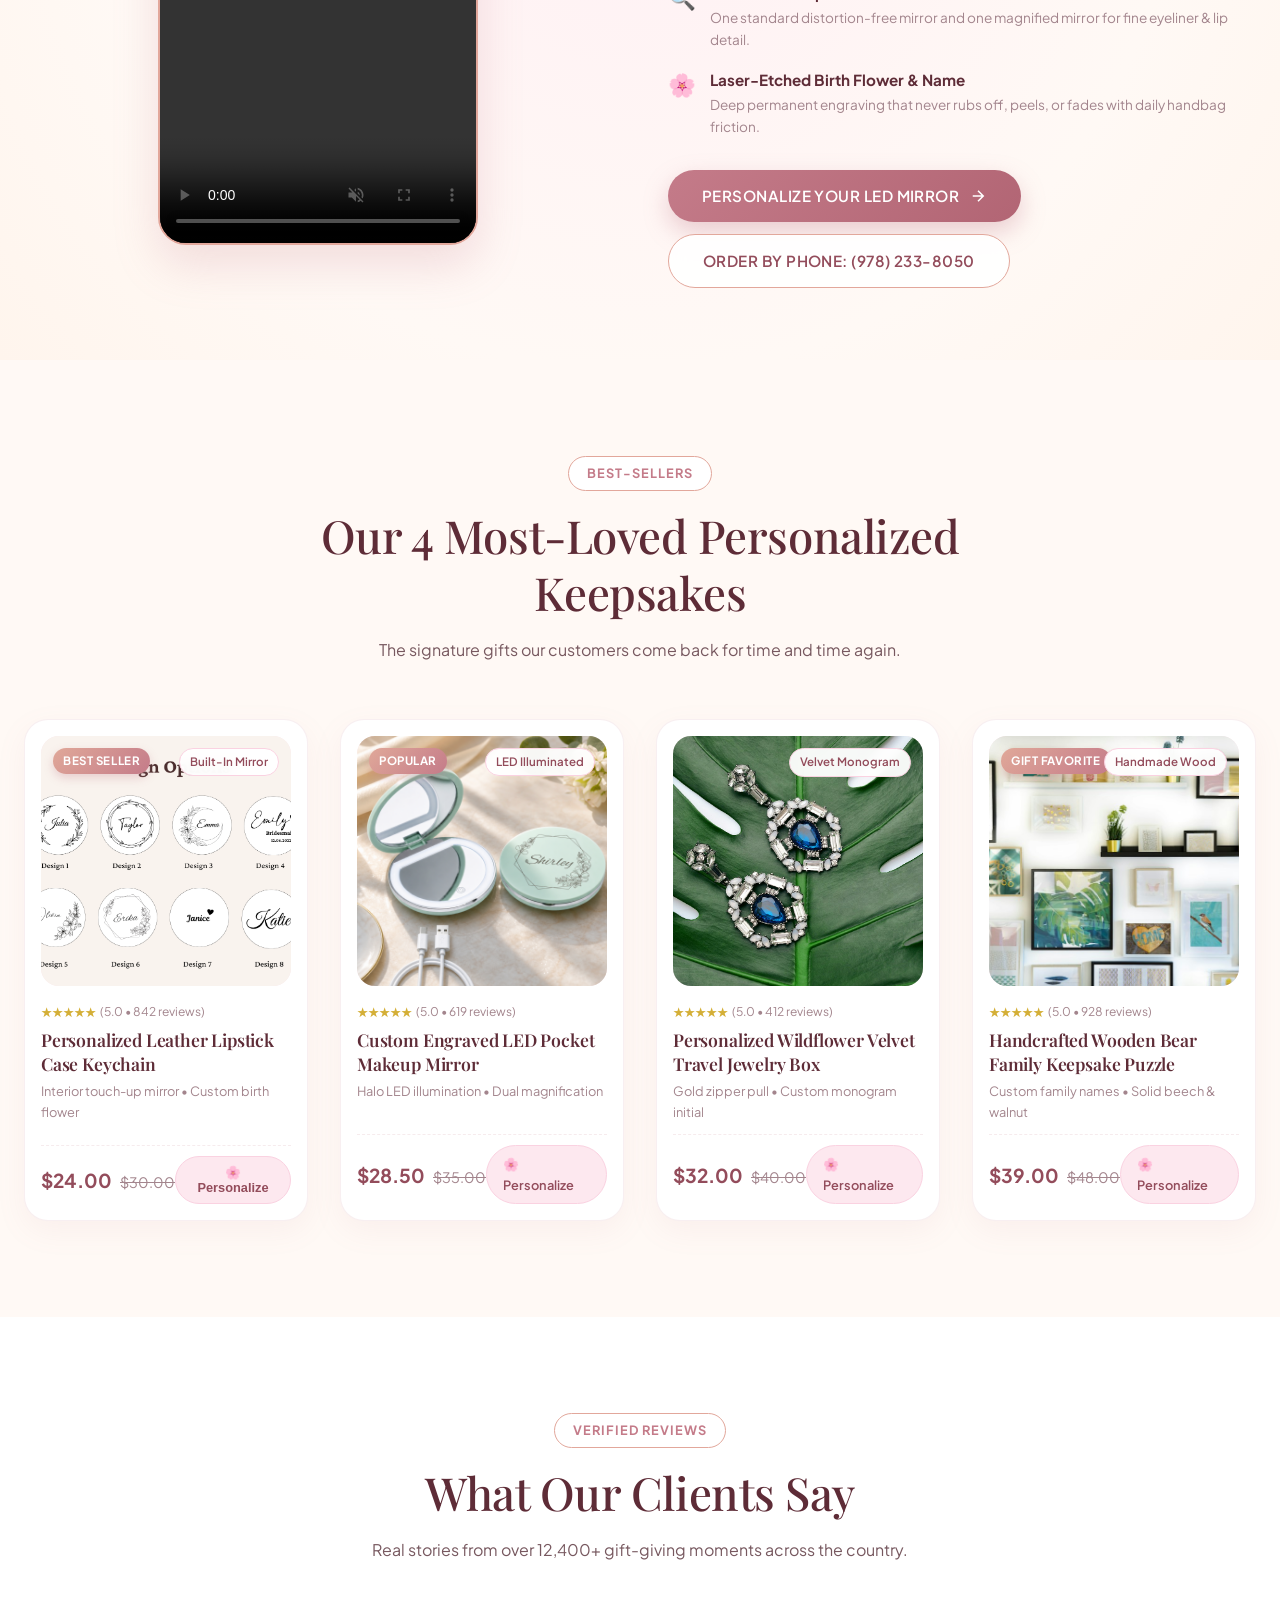
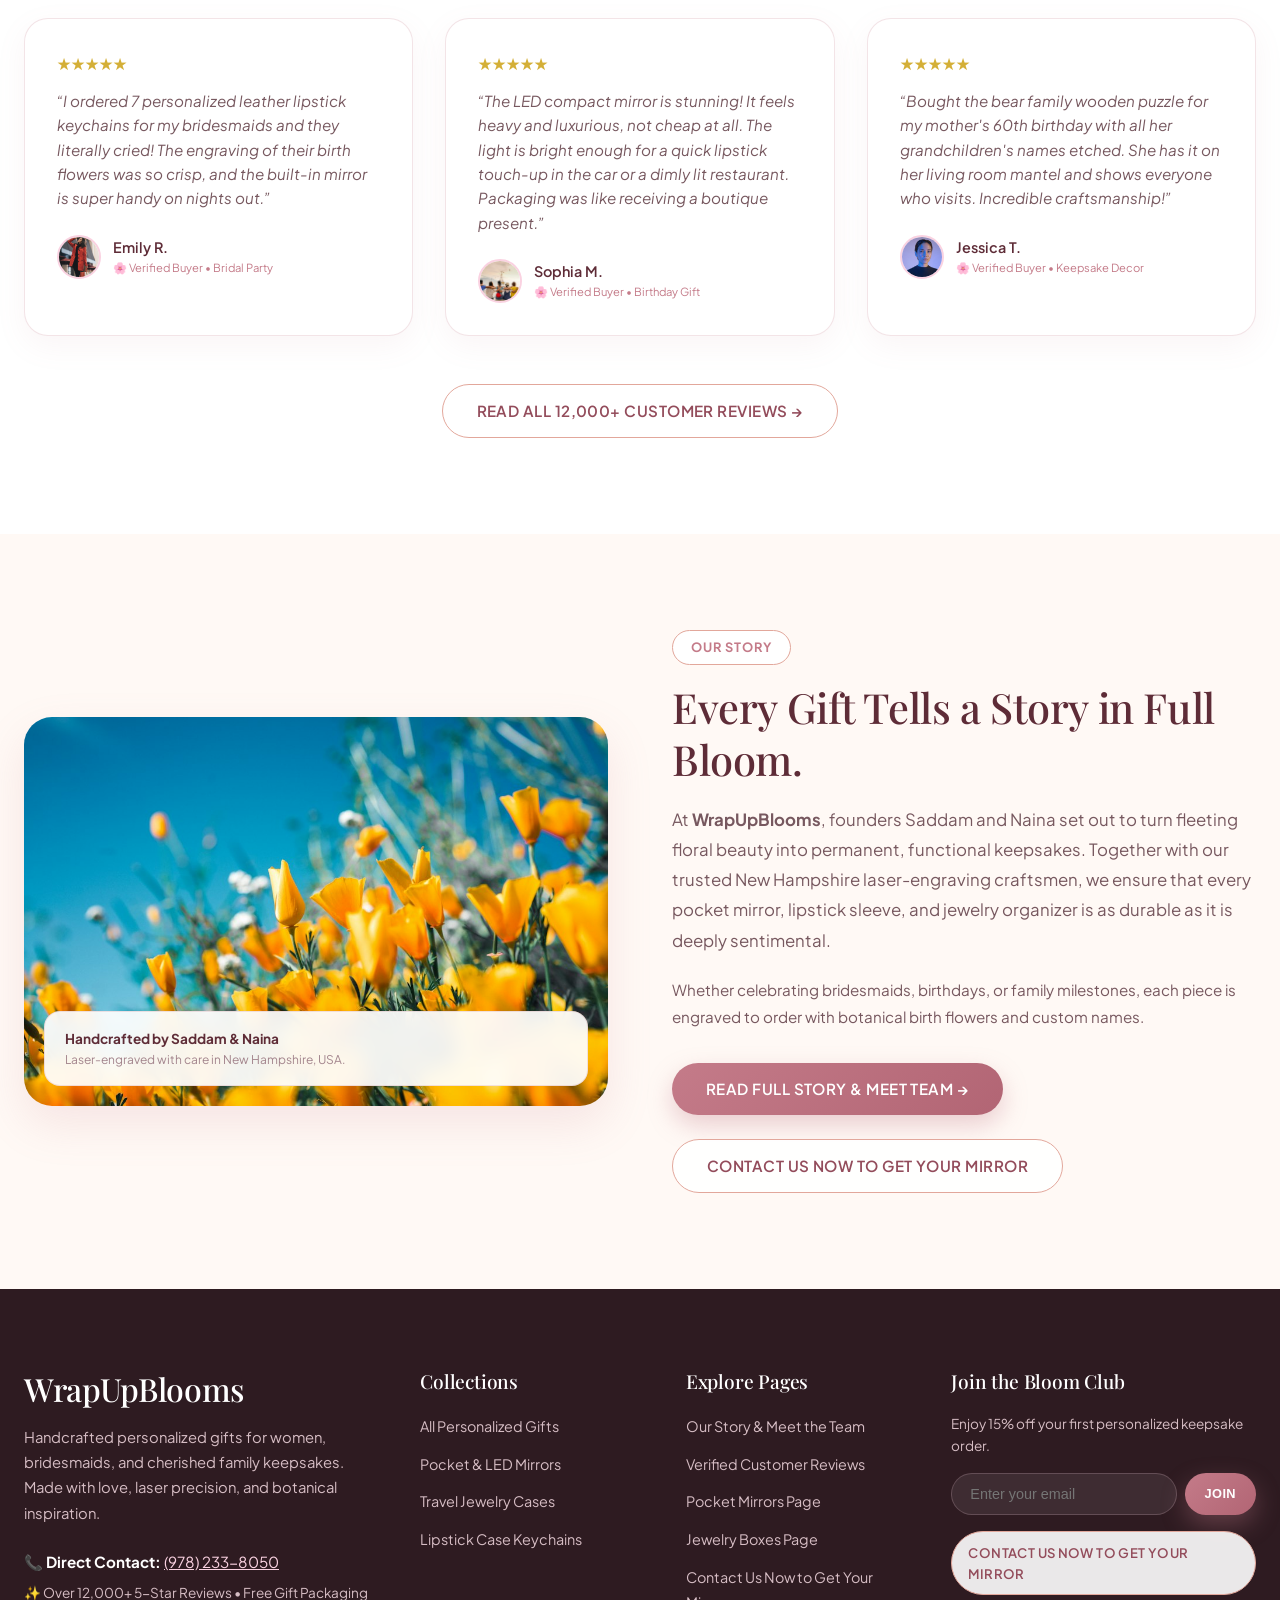
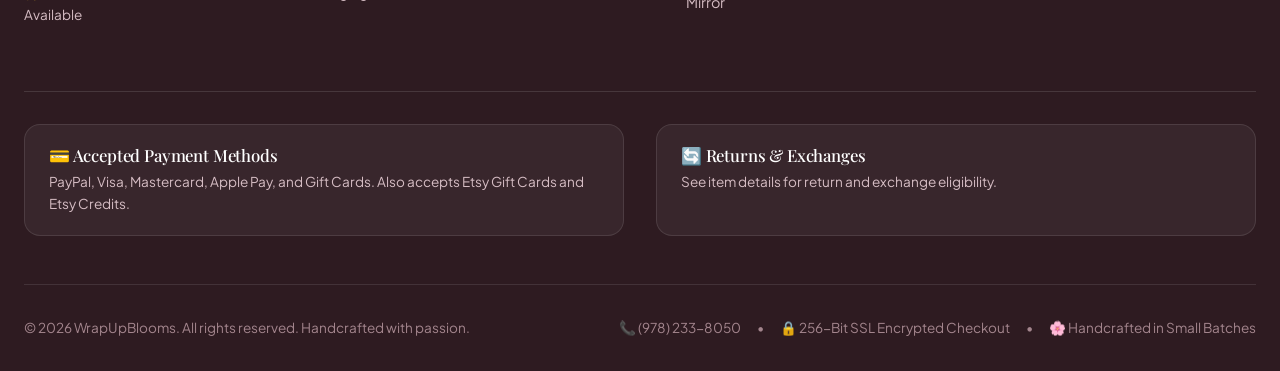
==== commit de129a7f: "fix(audio): always ON by default with seamless background autoplay, remove tap for music prompt, kee" ====
--- a/index.html
+++ b/index.html
@@ -32,11 +32,11 @@
     <span class="sparkle-dot"></span> Floating Blooms: ON
   </button>
 
-  <!-- Floating Melodies Acoustic Sound Control Pill -->
-  <button id="toggle-music" class="music-toggle-btn is-waiting" aria-label="Toggle Boutique Melodies">
-    <span class="music-dot"></span> 🎵 Tap for Music
+  <!-- Floating Melodies Sound Control Pill (Always ON by default) -->
+  <button id="toggle-music" class="music-toggle-btn" aria-label="Mute Boutique Melodies">
+    <span class="music-dot"></span> 🎵 Music: ON
   </button>
-  <audio id="bg-music-player" loop preload="auto">
+  <audio id="bg-music-player" loop preload="auto" autoplay>
     <source src="WrapUpBlooms-Theme/assets/boutique-melodies.mp3" type="audio/mpeg">
     <source src="assets/boutique-melodies.mp3" type="audio/mpeg">
   </audio>
